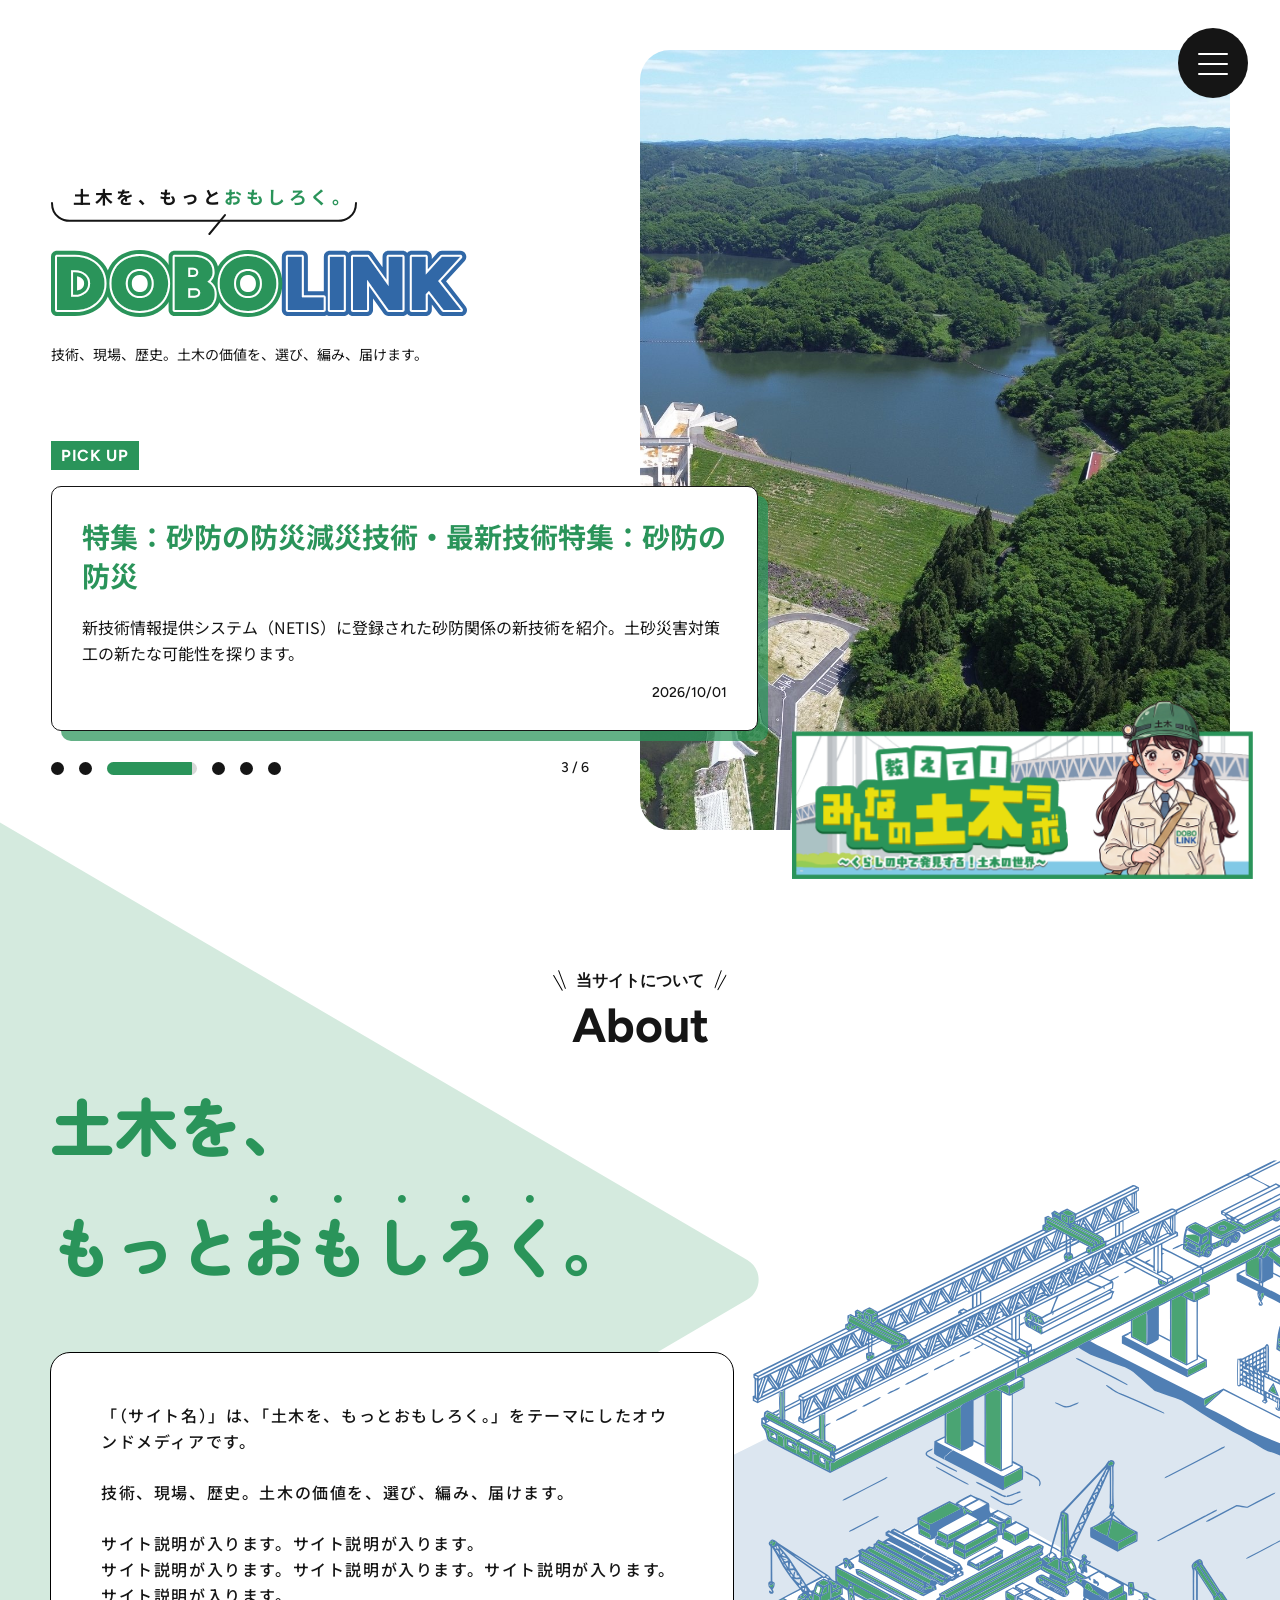
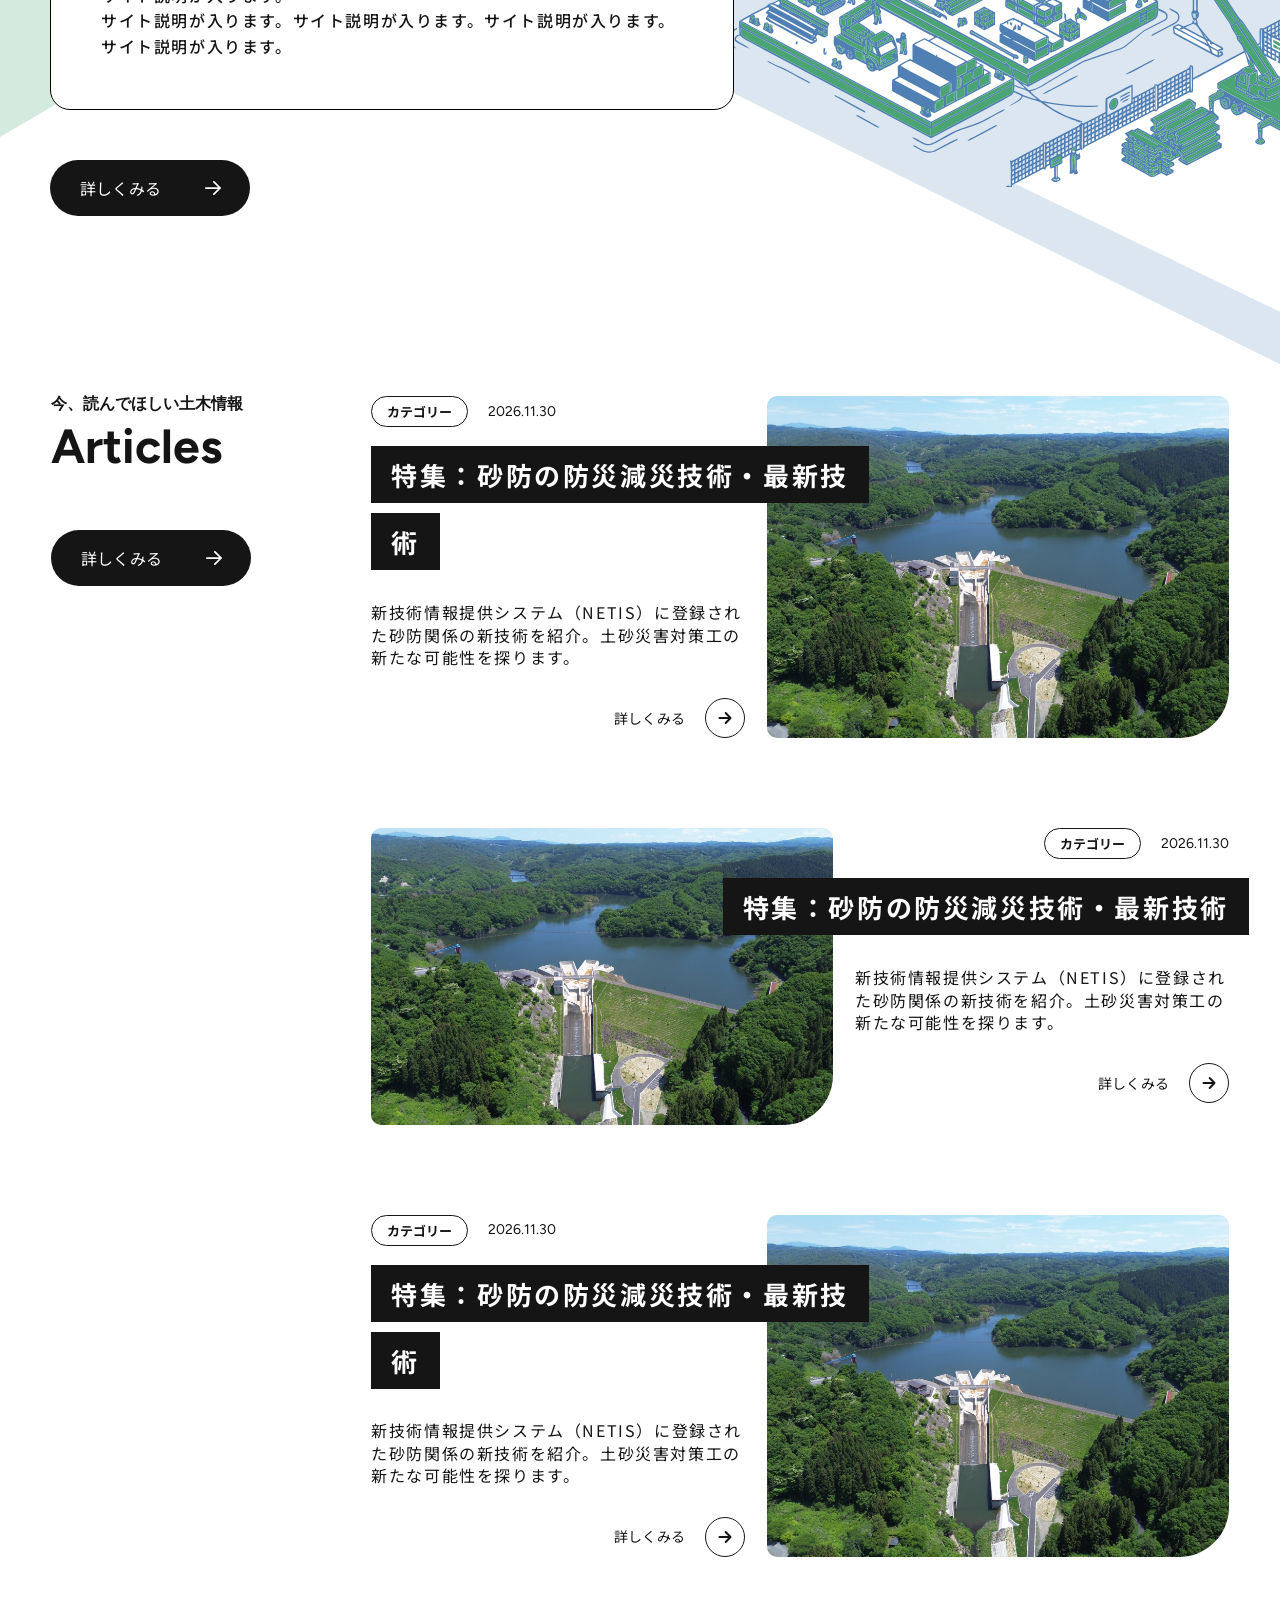
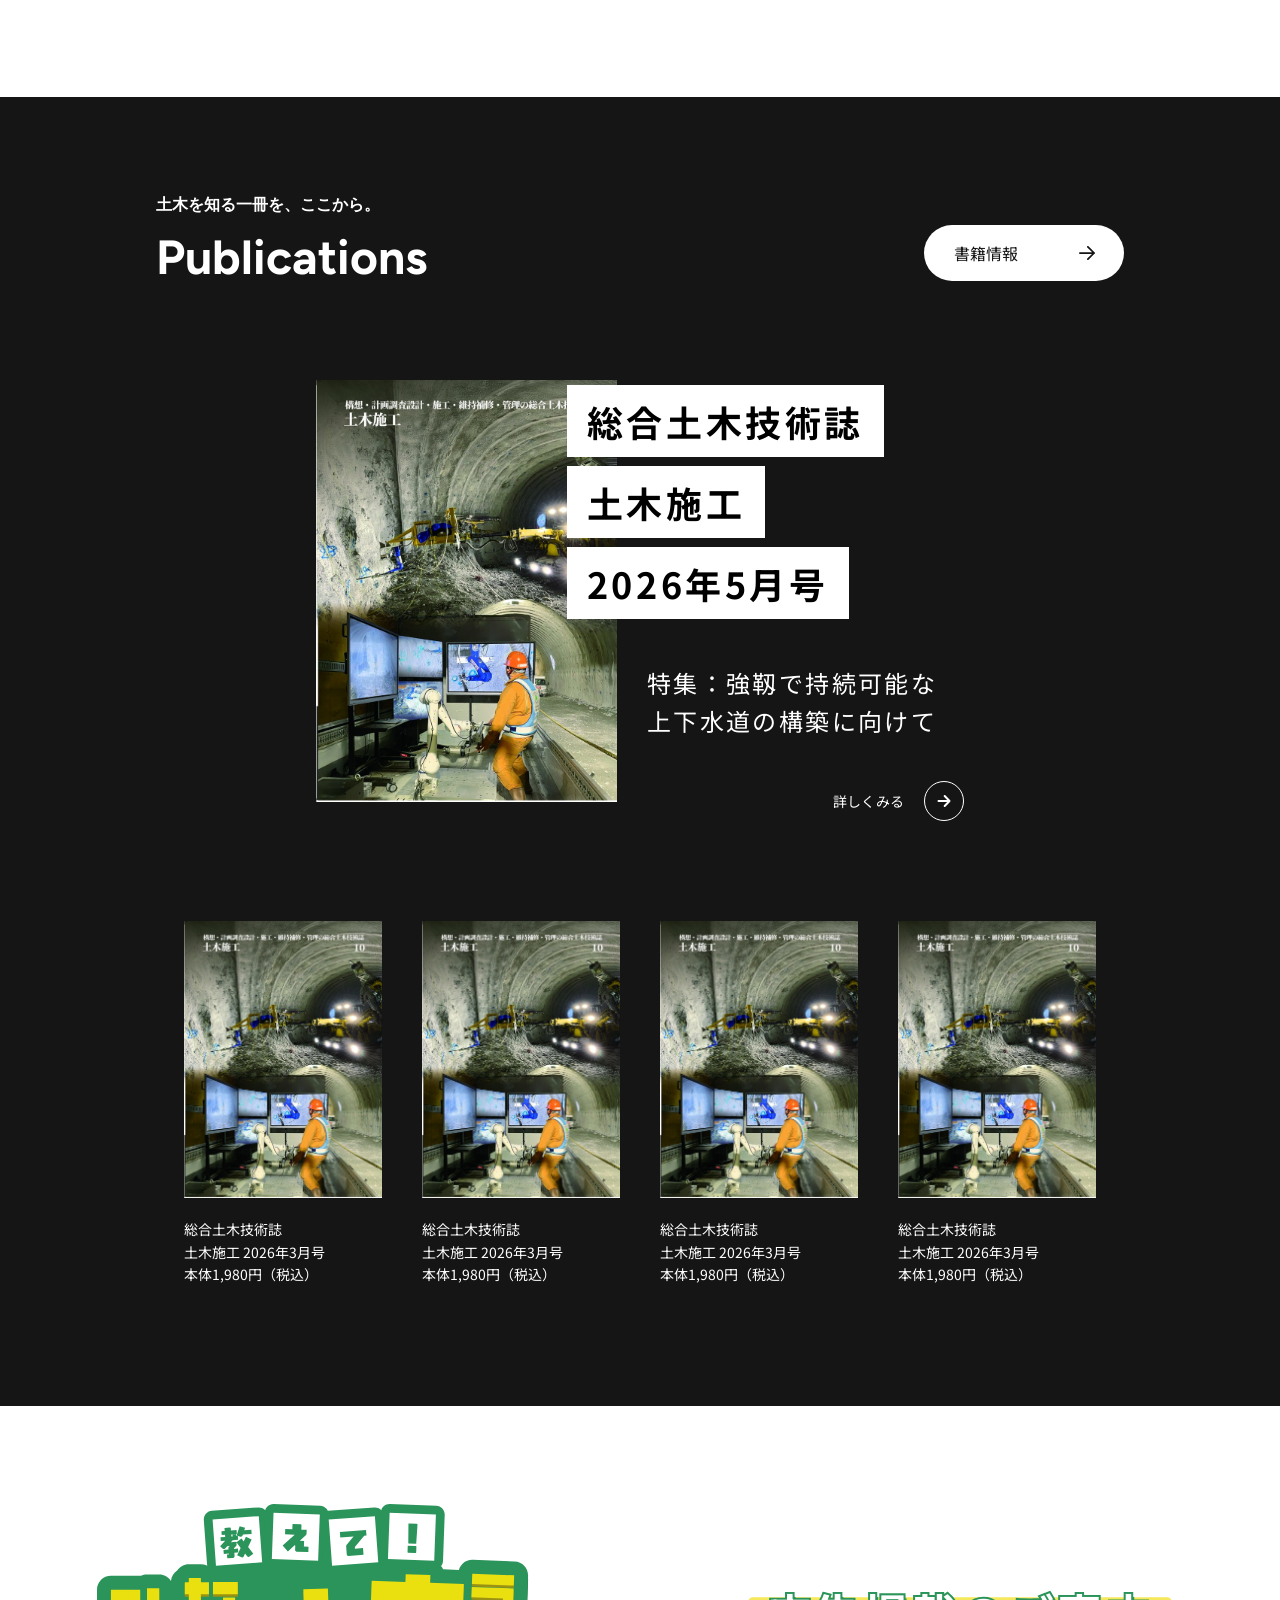
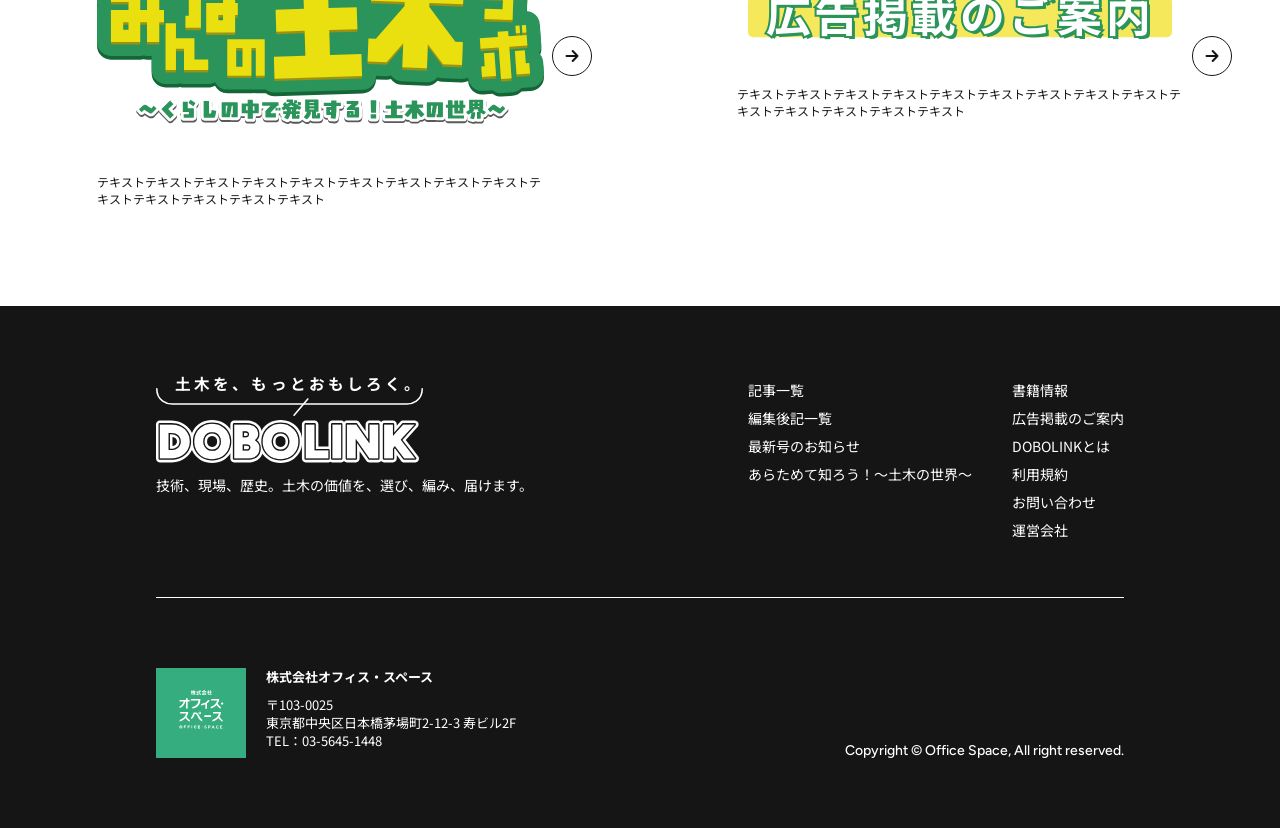
==== index.html @ f8ca1322 "first commit" ====
<!doctype html>
<html lang="ja">
  <head>
    <meta charset="UTF-8" />
    <meta name="viewport" content="width=device-width, initial-scale=1" />
    <title>DOBOLINK | 土木を、もっとおもしろく。</title>
    <meta
      name="description"
      content="技術、現場、歴史。土木の価値を、選び、編み、届けます。"
    />
    <link rel="preconnect" href="https://fonts.googleapis.com" />
    <link rel="preconnect" href="https://fonts.gstatic.com" crossorigin />
    <link
      href="https://fonts.googleapis.com/css2?family=Figtree:wght@500;700&family=Noto+Sans+JP:wght@400;500;700&family=Zen+Maru+Gothic:wght@900&display=swap"
      rel="stylesheet"
    />
    <link rel="stylesheet" href="css/style.css" />
  </head>
  <body>
    <button
      class="menu-btn"
      type="button"
      aria-expanded="false"
      aria-controls="global-nav"
      aria-label="メニューを開く"
    >
      <span></span>
      <span></span>
      <span></span>
    </button>

    <header class="hero">
      <div class="hero-brand">
        <p class="tagline">
          <span class="tagline-text"
            >土木を、もっと<span class="em">おもしろく。</span></span
          >
          <img
            class="tagline-line"
            src="images/catch-line.svg"
            alt=""
            width="308"
            height="33"
          />
        </p>
        <img
          class="brand-logo"
          src="images/logo-dobolink.svg"
          alt="DOBOLINK"
          width="416"
          height="67"
        />
        <p class="brand-lead">
          技術、現場、歴史。土木の価値を、選び、編み、届けます。
        </p>
      </div>

      <figure class="hero-visual"></figure>

      <section class="pickup" aria-label="ピックアップ">
        <p class="pickup-label">PICK UP</p>
        <div class="pickup-card">
          <div class="pickup-window">
            <div class="pickup-track"></div>
          </div>
        </div>
        <div class="pickup-nav">
          <div
            class="pickup-dots"
            role="tablist"
            aria-label="ピックアップのスライド"
          ></div>
          <p class="pickup-count" data-pickup-count>3 / 6</p>
        </div>
      </section>

      <a class="hero-banner" href="#lab">
        <img
          src="images/banner.png"
          alt="教えて！みんなの土木ラボ　くらしの中で発見する！土木の世界"
          width="530"
          height="211"
        />
      </a>
    </header>

    <main class="top">
      <section class="about" id="about" aria-labelledby="about-title">
        <div class="about__inner">
          <div class="section-label">
            <img src="images/bracket-left.svg" alt="" width="13" height="21" />
            <p>当サイトについて</p>
            <img src="images/bracket-right.svg" alt="" width="13" height="21" />
          </div>
          <p class="about-en">About</p>
          <div class="about-layout">
            <div class="about-copy">
              <h2 class="about-title" id="about-title">
                <span>土木を、</span
                ><span class="about-title-em"
                  >もっと<ruby>おもしろく<rt>・・・・・</rt></ruby
                  >。</span
                >
              </h2>
              <div class="about-box">
                <p>
                  「（サイト名）」は、「土木を、もっとおもしろく。」をテーマにしたオウンドメディアです。
                </p>
                <p>技術、現場、歴史。土木の価値を、選び、編み、届けます。</p>
                <p>
                  サイト説明が入ります。サイト説明が入ります。<br />サイト説明が入ります。サイト説明が入ります。サイト説明が入ります。<br />サイト説明が入ります。<br />サイト説明が入ります。サイト説明が入ります。サイト説明が入ります。サイト説明が入ります。
                </p>
              </div>
              <a class="btn-pill" href="#about"
                >詳しくみる<img
                  src="images/arrow-white.svg"
                  alt=""
                  width="16"
                  height="18"
              /></a>
            </div>
          </div>
        </div>
      </section>

      <section class="articles" id="articles" aria-labelledby="articles-title">
        <div class="articles-layout">
          <div class="articles-intro">
            <div class="articles-title-wrap">
              <p class="eyebrow">今、読んでほしい土木情報</p>
              <h2 class="display" id="articles-title">Articles</h2>
            </div>
            <a class="btn-pill" href="#articles"
              >詳しくみる<img
                src="images/arrow-white.svg"
                alt=""
                width="16"
                height="18"
            /></a>
          </div>
          <div class="article-list">
            <article class="article">
              <img
                class="article-photo"
                src="images/hero.jpg"
                alt="ダムと周囲の緑地を上空から見た写真"
                width="1800"
                height="1350"
              />
              <div class="article-copy">
                <div class="article-meta">
                  <span class="category">カテゴリー</span>
                  <time datetime="2026-11-30">2026.11.30</time>
                </div>
                <h3 class="article-titles">
                  特集：砂防の防災減災技術・最新技術
                </h3>
                <div class="article-foot">
                  <p>
                    新技術情報提供システム（NETIS）に登録された砂防関係の新技術を紹介。土砂災害対策工の新たな可能性を探ります。
                  </p>
                  <a class="text-link" href="#articles"
                    >詳しくみる<img
                      src="images/arrow-circle.svg"
                      alt=""
                      width="40"
                      height="40"
                  /></a>
                </div>
              </div>
            </article>

            <article class="article is-flip">
              <img
                class="article-photo"
                src="images/hero.jpg"
                alt="ダムと周囲の緑地を上空から見た写真"
                width="1800"
                height="1350"
              />
              <div class="article-copy">
                <div class="article-meta">
                  <span class="category">カテゴリー</span>
                  <time datetime="2026-11-30">2026.11.30</time>
                </div>
                <h3 class="article-titles">
                  特集：砂防の防災減災技術・最新技術
                </h3>
                <div class="article-foot">
                  <p>
                    新技術情報提供システム（NETIS）に登録された砂防関係の新技術を紹介。土砂災害対策工の新たな可能性を探ります。
                  </p>
                  <a class="text-link" href="#articles"
                    >詳しくみる<img
                      src="images/arrow-circle.svg"
                      alt=""
                      width="40"
                      height="40"
                  /></a>
                </div>
              </div>
            </article>

            <article class="article">
              <img
                class="article-photo"
                src="images/hero.jpg"
                alt="ダムと周囲の緑地を上空から見た写真"
                width="1800"
                height="1350"
              />
              <div class="article-copy">
                <div class="article-meta">
                  <span class="category">カテゴリー</span>
                  <time datetime="2026-11-30">2026.11.30</time>
                </div>
                <h3 class="article-titles">
                  特集：砂防の防災減災技術・最新技術
                </h3>
                <div class="article-foot">
                  <p>
                    新技術情報提供システム（NETIS）に登録された砂防関係の新技術を紹介。土砂災害対策工の新たな可能性を探ります。
                  </p>
                  <a class="text-link" href="#articles"
                    >詳しくみる<img
                      src="images/arrow-circle.svg"
                      alt=""
                      width="40"
                      height="40"
                  /></a>
                </div>
              </div>
            </article>
          </div>
        </div>
      </section>

      <section
        class="publications"
        id="publications"
        aria-labelledby="publications-title"
      >
        <div class="publications-head">
          <div>
            <p class="eyebrow">土木を知る一冊を、ここから。</p>
            <h2 class="display" id="publications-title">Publications</h2>
          </div>
          <a class="btn-pill is-light" href="#publications"
            >書籍情報<img
              src="images/arrow-dark.svg"
              alt=""
              width="16"
              height="18"
          /></a>
        </div>

        <div class="featured">
          <img
            src="images/magazine.jpg"
            alt="土木施工 2026年5月号の表紙"
            width="800"
            height="1122"
          />
          <div class="featured-copy">
            <p class="featured-labels">
              総合土木技術誌<br />土木施工<br />2026年5月号
            </p>
            <p class="featured-lead">
              特集：強靱で持続可能な<br />上下水道の構築に向けて
            </p>
            <a class="text-link is-light" href="#publications"
              >詳しくみる<img
                src="images/arrow-circle-light.svg"
                alt=""
                width="40"
                height="40"
            /></a>
          </div>
        </div>

        <ul class="book-list">
          <li>
            <img
              src="images/magazine.jpg"
              alt="土木施工 2026年3月号の表紙"
              width="800"
              height="1122"
            />
            <p>
              総合土木技術誌<br />土木施工 2026年3月号<br />本体1,980円（税込）
            </p>
          </li>
          <li>
            <img
              src="images/magazine.jpg"
              alt="土木施工 2026年3月号の表紙"
              width="800"
              height="1122"
            />
            <p>
              総合土木技術誌<br />土木施工 2026年3月号<br />本体1,980円（税込）
            </p>
          </li>
          <li>
            <img
              src="images/magazine.jpg"
              alt="土木施工 2026年3月号の表紙"
              width="800"
              height="1122"
            />
            <p>
              総合土木技術誌<br />土木施工 2026年3月号<br />本体1,980円（税込）
            </p>
          </li>
          <li>
            <img
              src="images/magazine.jpg"
              alt="土木施工 2026年3月号の表紙"
              width="800"
              height="1122"
            />
            <p>
              総合土木技術誌<br />土木施工 2026年3月号<br />本体1,980円（税込）
            </p>
          </li>
        </ul>
      </section>

      <section class="promos" aria-label="関連コンテンツ">
        <a class="promo" id="lab" href="#lab">
          <span class="promo-body">
            <img
              class="lab-logo"
              src="images/logo_dobokulab.svg"
              alt="教えて！みんなの土木ラボ　くらしの中で発見する！土木の世界"
              width="447"
              height="222"
            />
            <span class="promo-text"
              >テキストテキストテキストテキストテキストテキストテキストテキストテキストテキストテキストテキストテキストテキスト</span
            >
          </span>
          <img
            class="promo-arrow"
            src="images/arrow-circle.svg"
            alt=""
            width="40"
            height="40"
          />
        </a>
        <a class="promo promo-ad" href="#ad">
          <span class="promo-body">
            <span class="ad-title">広告掲載のご案内</span>
            <span class="promo-text"
              >テキストテキストテキストテキストテキストテキストテキストテキストテキストテキストテキストテキストテキストテキスト</span
            >
          </span>
          <img
            class="promo-arrow"
            src="images/arrow-circle.svg"
            alt=""
            width="40"
            height="40"
          />
        </a>
      </section>
    </main>

    <footer class="site-footer">
      <div class="footer-top">
        <div class="footer-brand">
          <p class="tagline is-light">
            <span class="tagline-text">土木を、もっとおもしろく。</span>
            <img
              class="tagline-line"
              src="images/catch-line-white.svg"
              alt=""
              width="268"
              height="28"
            />
          </p>
          <img
            class="brand-logo is-footer"
            src="images/logo-dobolink-white.svg"
            alt="DOBOLINK"
            width="263"
            height="42"
          />
          <p class="brand-lead">
            技術、現場、歴史。土木の価値を、選び、編み、届けます。
          </p>
        </div>
        <nav class="footer-nav" aria-label="フッター">
          <ul>
            <li><a href="#articles">記事一覧</a></li>
            <li><a href="#articles">編集後記一覧</a></li>
            <li><a href="#publications">最新号のお知らせ</a></li>
            <li><a href="#lab">あらためて知ろう！〜土木の世界〜</a></li>
          </ul>
          <ul>
            <li><a href="#publications">書籍情報</a></li>
            <li><a href="#ad">広告掲載のご案内</a></li>
            <li><a href="#about">DOBOLINKとは</a></li>
            <li><a href="#terms">利用規約</a></li>
            <li><a href="#contact">お問い合わせ</a></li>
            <li><a href="#company">運営会社</a></li>
          </ul>
        </nav>
      </div>
      <div class="footer-bottom">
        <div class="company" id="company">
          <img
            src="images/logo-office.svg"
            alt="株式会社オフィス・スペース"
            width="90"
            height="90"
          />
          <div>
            <p class="company-name">株式会社オフィス・スペース</p>
            <p>
              〒103-0025　<br />東京都中央区日本橋茅場町2-12-3 寿ビル2F<br />TEL：03-5645-1448
            </p>
          </div>
        </div>
        <p class="copyright">Copyright © Office Space, All right reserved.</p>
      </div>
    </footer>

    <div class="nav-overlay" id="global-nav" hidden>
      <div
        class="nav-panel"
        role="dialog"
        aria-modal="true"
        aria-label="メニュー"
      >
        <nav class="global-nav" aria-label="メインメニュー">
          <a href="#about">DOBOLINKとは？</a>
          <a href="#articles">記事一覧</a>
          <a href="#articles">編集後記一覧</a>
          <a href="#publications">最新号のお知らせ</a>
          <a href="#publications">書籍情報</a>
          <a href="#lab">あらためて知ろう！〜土木の世界〜</a>
          <a href="#ad">メディア掲載について</a>
        </nav>
        <div class="nav-aside">
          <div class="nav-brand">
            <p class="tagline">
              <span class="tagline-text"
                >土木を、もっと<span class="em">おもしろく。</span></span
              >
              <img
                class="tagline-line"
                src="images/catch-line.svg"
                alt=""
                width="308"
                height="33"
              />
            </p>
            <img
              class="brand-logo"
              src="images/logo-dobolink.svg"
              alt="DOBOLINK"
              width="416"
              height="67"
            />
            <p class="brand-lead">
              技術、現場、歴史。土木の価値を、選び、編み、届けます。
            </p>
          </div>
          <div class="company">
            <img src="images/logo-office.svg" alt="" width="90" height="90" />
            <div>
              <p class="company-name">株式会社オフィス・スペース</p>
              <p>
                〒103-0025　<br />東京都中央区日本橋茅場町2-12-3 寿ビル2F<br />TEL：03-5645-1448
              </p>
            </div>
          </div>
        </div>
        <ul class="nav-sub">
          <li>
            <a href="#terms"
              ><img
                src="images/dot-green.svg"
                alt=""
                width="10"
                height="10"
              />利用規約</a
            >
          </li>
          <li>
            <a href="#company"
              ><img
                src="images/dot-green.svg"
                alt=""
                width="10"
                height="10"
              />運営会社</a
            >
          </li>
          <li>
            <a href="#contact"
              ><img
                src="images/dot-green.svg"
                alt=""
                width="10"
                height="10"
              />お問い合わせ</a
            >
          </li>
        </ul>
      </div>
    </div>

    <script src="js/main.js"></script>
  </body>
</html>
---- css/style.css ----
:root {
  --black: #151515;
  --green: #2a945a;
  --blue: #3168a7;
  --yellow: #f5e85b;
  --gray: #d8d8d8;
  --shadow: 10px 10px 0 rgba(42, 148, 90, 0.73);
  --font: "Noto Sans JP", sans-serif;
  --en: "Figtree", sans-serif;
  --round: "Zen Maru Gothic", sans-serif;
  --side: 50px;
  --content: 1200px;
}

*,
*::before,
*::after {
  box-sizing: border-box;
}

html {
  scroll-behavior: smooth;
}

body {
  margin: 0;
  color: var(--black);
  background: #fff;
  font-family: var(--font);
  font-size: 16px;
  line-height: 1.6;
}

body.is-locked {
  overflow: hidden;
}

img {
  max-width: 100%;
  height: auto;
  display: block;
}

a {
  color: inherit;
  text-decoration: none;
}

button {
  font-family: inherit;
  cursor: pointer;
}

p {
  margin: 0;
}

.menu-btn {
  position: fixed;
  top: 28px;
  right: 32px;
  z-index: 40;
  width: 70px;
  height: 70px;
  border: 0;
  border-radius: 50%;
  background: var(--black);
  padding: 0;
}

.menu-btn span {
  position: absolute;
  left: 50%;
  top: 50%;
  width: 30px;
  height: 2px;
  margin-left: -15px;
  border-radius: 2px;
  background: #fff;
  transition:
    transform 0.3s ease,
    opacity 0.2s ease;
}

.menu-btn span:nth-child(1) {
  transform: translateY(-10px);
}

.menu-btn span:nth-child(3) {
  transform: translateY(10px);
}

.menu-btn.is-open span:nth-child(1) {
  transform: rotate(45deg);
}

.menu-btn.is-open span:nth-child(2) {
  opacity: 0;
}

.menu-btn.is-open span:nth-child(3) {
  transform: rotate(-45deg);
}

.hero {
  position: relative;
  display: flex;
  flex-direction: column;
  justify-content: center;
  width: 100%;
  height: 100vh;
  height: 100dvh;
  margin: 0;
  padding: clamp(72px, 12vh, 160px) clamp(40px, 4vw, 80px)
    clamp(36px, 5vh, 72px);
  overflow: hidden;
  gap: 80px;
}

.hero-brand {
  display: flex;
  flex-direction: column;
  align-items: flex-start;
  gap: 30px;
  max-width: 416px;
}

.tagline {
  position: relative;
  margin: 0;
  padding: 0 4px 14px 22px;
  font-weight: 700;
  font-size: 17.843px;
  letter-spacing: 0.2em;
  line-height: 1;
}

.tagline-text {
  position: relative;
  z-index: 1;
}

.tagline .em {
  color: var(--green);
}

.tagline-line {
  position: absolute;
  left: 0;
  top: 14px;
  width: 306px;
  height: auto;
  max-width: none;
}

.brand-logo {
  width: 416px;
  height: auto;
}

.brand-lead {
  font-size: 14px;
  line-height: 1;
}

.hero-visual {
  position: absolute;
  top: 0;
  right: 0;
  width: 50%;
  height: 100%;
  margin: 0;
  z-index: 1;
}

.hero-visual img {
  position: absolute;
  top: 50px;
  right: 50px;
  width: calc(100% - 50px);
  height: calc(100% - 120px);
  max-width: none;
  margin: 0;
  object-fit: cover;
  border-radius: 30px;
  opacity: 0;
  transition: opacity 0.45s ease;
}

.hero-visual img.is-active {
  opacity: 1;
  z-index: 1;
}

.hero-visual.is-instant img {
  transition: none;
}

.pickup {
  position: relative;
  z-index: 2;
  margin-top: 0;
  width: min(800px, 60%);
}

.pickup-card {
  position: relative;
  margin-top: 16px;
  background: #fff;
  border: 1px solid var(--black);
  border-radius: 10px;
  box-shadow: var(--shadow);
  padding: 30px;
}

.pickup-window {
  overflow: hidden;
}

.pickup-track {
  display: flex;
  transition: transform 0.45s ease;
}

.pickup-track.is-instant {
  transition: none;
}

.pickup-slide {
  flex: 0 0 auto;
}

.pickup-label {
  background: var(--green);
  color: #fff;
  font-family: var(--en);
  font-weight: 700;
  font-size: 16px;
  line-height: 1.2;
  letter-spacing: 0.04em;
  padding: 5px 10px;
  width: fit-content;
}

.pickup-body {
  display: flex;
  flex-direction: column;
  gap: 20px;
}

.pickup-title {
  margin: 0;
  color: var(--green);
  font-size: 28px;
  font-weight: 700;
  line-height: 1.4;
}

.pickup-text {
  font-size: 16px;
  line-height: 1.6;
}

.pickup-date {
  align-self: flex-end;
  font-family: var(--en);
  font-weight: 500;
  font-size: 14px;
  line-height: 1;
}

.pickup-nav {
  display: flex;
  flex-wrap: wrap;
  gap: 10px;
  align-items: center;
  justify-content: space-between;
  width: min(100%, 42vw);
  margin-top: 30px;
}

.pickup-dots {
  display: flex;
  align-items: center;
  gap: 15px;
}

.pickup-dots button {
  position: relative;
  width: 13px;
  height: 13px;
  padding: 0;
  border: 0;
  border-radius: 11px;
  background: var(--black);
  overflow: hidden;
  transition: width 0.3s ease;
}

.pickup-dots button[aria-selected="true"] {
  width: 90px;
  background: var(--gray);
}

.pickup-meter {
  display: none;
  position: absolute;
  inset: 0 auto 0 0;
  width: 100%;
  background: var(--green);
  transform: scaleX(0);
  transform-origin: left center;
}

.pickup-dots button[aria-selected="true"] .pickup-meter {
  display: block;
}

.pickup-count {
  font-family: var(--en);
  font-weight: 500;
  font-size: 14px;
  line-height: 1;
  flex-shrink: 0;
}

.hero-banner {
  position: fixed;
  right: 27px;
  bottom: 21px;
  width: min(530px, 36%);
  z-index: 15;
}

.hero-banner img {
  width: 100%;
  height: auto;
}

.about {
  position: relative;
}

.about::before {
  content: url(../images/triangle_green.svg);
  position: absolute;
  z-index: 0;
  max-width: none;
  height: auto;
  pointer-events: none;
  user-select: none;
  left: 0;
  top: -7vw;
  width: min(1200px, 60%);
  object-fit: cover;
  object-position: center;
  z-index: -1;
}

.about::after {
  content: url(../images/triangle_blue.svg);
  position: absolute;
  z-index: 0;
  max-width: none;
  height: auto;
  pointer-events: none;
  user-select: none;
  right: 0;
  top: 20vw;
  width: min(1200px, 60%);
  object-fit: cover;
  object-position: center;
  z-index: -1;
}

.about__inner {
  position: relative;
  max-width: 1512px;
  margin: 0 auto;
  padding: 70px var(--side) 140px;
  overflow-x: clip;
}

.about .section-label,
.about-en {
  position: relative;
  z-index: 2;
}

.section-label {
  display: flex;
  align-items: center;
  justify-content: center;
  gap: 10px;
}

.section-label p {
  margin: 0;
  font-family: var(--en);
  font-weight: 700;
  font-size: 16px;
  line-height: 1;
}

.section-label img {
  width: 13px;
  height: 21px;
}

.about-en {
  margin: 10px 0 0;
  text-align: center;
  font-family: var(--en);
  font-weight: 700;
  font-size: 48px;
  line-height: 1;
}

.about-layout {
  position: relative;
  margin-top: 18px;
}

.about-copy {
  position: relative;
  z-index: 2;
  width: min(710px, 58%);
  display: flex;
  flex-direction: column;
  align-items: flex-start;
  gap: 50px;
}

.about-title {
  margin: 0;
  color: var(--green);
  font-family: var(--round);
  font-weight: 900;
  font-size: 64px;
  line-height: 1.8;
}

.about-title span {
  display: block;
}

.about-title-em {
  position: relative;
}

.about-dots {
  position: absolute;
  left: 33%;
  top: 0.15em;
  font-family: var(--font);
  font-weight: 400;
  letter-spacing: 0.12em;
  pointer-events: none;
}

.about-box {
  width: 100%;
  border: 1px solid #000;
  border-radius: 20px;
  padding: 50px;
  display: flex;
  flex-direction: column;
  gap: 1.6em;
  font-weight: 500;
  font-size: 16px;
  line-height: 1.6;
  letter-spacing: 0.1em;
  background: #fff;
}

.btn-pill {
  display: inline-flex;
  align-items: center;
  justify-content: space-between;
  gap: 17px;
  min-width: 200px;
  padding: 20px 30px;
  border-radius: 41px;
  background: var(--black);
  color: #fff;
  font-size: 16px;
  line-height: 1;
}

.btn-pill img {
  width: 14px;
  height: 16px;
  transform: rotate(90deg);
}

.btn-pill.is-light {
  background: #fff;
  color: var(--black);
}

.about-illust {
  position: absolute;
  z-index: 1;
  top: -18px;
  left: 32.58%;
  width: 68.48%;
  max-width: none;
  pointer-events: none;
  user-select: none;
}

.articles {
  max-width: 1200px;
  width: 92%;
  margin: 0 auto;
  padding: 40px 0px 140px;
}

.articles-layout {
  display: grid;
  grid-template-columns: 200px minmax(0, 1fr);
  gap: 80px 120px;
  align-items: start;
}

.articles-intro {
  display: flex;
  flex-direction: column;
  align-items: flex-start;
  gap: 20px;
}

.articles-title-wrap {
  display: flex;
  flex-direction: column;
  gap: 10px;
}

.eyebrow,
.display {
  margin: 0;
  font-family: var(--en);
  font-weight: 700;
  line-height: 1;
}

.eyebrow {
  font-size: 16px;
}

.display {
  font-size: 48px;
}

.articles-intro .btn-pill {
  margin-top: 40px;
  width: 100%;
}

.article-list {
  display: flex;
  flex-direction: column;
  gap: 90px;
}

.article {
  --article-title-span: 131.6%;
  --article-side-span: 71.7%;
  display: grid;
  grid-template-columns: minmax(0, 1fr) minmax(200px, 1.165fr);
  gap: 0;
  align-items: stretch;
}

.article.is-flip {
  grid-template-columns: minmax(200px, 1.165fr) minmax(0, 1fr);
}

.article-copy {
  display: block;
  min-width: 0;
  width: var(--article-title-span);
  position: relative;
  z-index: 1;
}

.article.is-flip .article-copy {
  justify-self: end;
  text-align: right;
}

.article.is-flip .article-titles {
  padding-right: 0;
  box-shadow: 20px 0 0 var(--black);
}

.article.is-flip .article-meta,
.article.is-flip .article-foot {
  margin-left: auto;
  text-align: left;
}

.article.is-flip .article-meta {
  width: fit-content;
  max-width: 100%;
}

.article-meta {
  display: flex;
  align-items: center;
  gap: 20px;
  margin-bottom: 15px;
}

.category {
  display: inline-flex;
  align-items: center;
  justify-content: center;
  min-width: 97px;
  padding: 8px 15px;
  border: 1px solid var(--black);
  border-radius: 16px;
  font-size: 13px;
  font-weight: 700;
  line-height: 1;
}

.article-meta time {
  font-family: var(--en);
  font-size: 14px;
  line-height: 1;
}

.article-titles {
  display: inline;
  margin: 0;
  position: relative;
  z-index: 1;
  padding: 10px 20px;
  background: var(--black);
  color: #fff;
  font-size: 26px;
  font-weight: 700;
  line-height: calc(1.42em + 30px);
  letter-spacing: 0.1em;
  -webkit-box-decoration-break: clone;
  box-decoration-break: clone;
}

.article-foot {
  display: flex;
  flex-direction: column;
  align-items: flex-end;
  gap: 30px;
  width: var(--article-side-span);
  margin-top: 25px;
}

.article-foot p {
  width: 100%;
  font-size: 16px;
  line-height: 1.4;
  letter-spacing: 0.1em;
}

.text-link {
  display: inline-flex;
  align-items: center;
  gap: 20px;
  font-size: 14px;
  line-height: 1.6;
}

.text-link img {
  width: 40px;
  height: 40px;
}

.article-photo {
  grid-row: 1;
  width: 100%;
  aspect-ratio: 464 / 298;
  object-fit: cover;
  border-radius: 10px 10px 50px 10px;
  position: relative;
  z-index: 0;
}

.article .article-photo {
  grid-column: 2;
}

.article.is-flip .article-photo {
  grid-column: 1;
}

.publications {
  background: var(--black);
  color: #fff;
  padding: 100px 156px 120px;
}

.publications-head {
  max-width: var(--content);
  margin: 0 auto 80px;
  display: flex;
  align-items: flex-end;
  justify-content: space-between;
  gap: 24px;
}

.publications-head .display {
  margin-top: 20px;
}

.featured {
  max-width: 760px;
  margin: 0 auto;
  display: flex;
  align-items: center;
  justify-content: center;
  gap: 30px;
}

.featured > img {
  width: min(301px, 34vw);
  height: auto;
  position: relative;
  z-index: 1;
  flex: none;
}

.featured-copy {
  display: block;
  padding-top: 20px;
  z-index: 2;
}

.featured-labels {
  display: inline;
  position: relative;
  left: -80px;
  margin: 0;
  padding: 10px 20px;
  background: #fff;
  color: #000;
  font-size: 36px;
  font-weight: 700;
  line-height: calc(1.42em + 30px);
  letter-spacing: 0.1em;
  -webkit-box-decoration-break: clone;
  box-decoration-break: clone;
}

.featured-lead {
  margin-top: 40px;
  font-size: 24px;
  line-height: 1.6;
  letter-spacing: 0.1em;
}

.featured-copy .text-link {
  display: flex;
  width: fit-content;
  margin-top: 40px;
  margin-left: auto;
  color: #fff;
}

.book-list {
  list-style: none;
  max-width: 912px;
  margin: 100px auto 0;
  padding: 0;
  display: grid;
  grid-template-columns: repeat(4, minmax(0, 1fr));
  gap: 40px;
}

.book-list img {
  width: 100%;
  aspect-ratio: 1825 / 2560;
  object-fit: cover;
}

.book-list p {
  margin-top: 20px;
  font-size: 14px;
  line-height: 1.6;
}

.promos {
  display: grid;
  grid-template-columns: 1fr 1fr;
}

.promo {
  position: relative;
  min-height: 500px;
  display: flex;
  align-items: center;
  justify-content: center;
  padding: 70px 90px;
  color: var(--black);
  background: #fff;
}

.promo-body {
  width: min(447px, 100%);
  display: flex;
  flex-direction: column;
  align-items: center;
  gap: 50px;
  text-align: center;
}

.lab-logo {
  width: min(447px, 100%);
  height: auto;
}

.promo-text {
  font-size: 12px;
  line-height: 1.4;
  text-align: left;
}

.ad-title {
  position: relative;
  z-index: 1;
  display: inline-block;
  color: #fff;
  font-size: clamp(28px, 3.5vw, 52px);
  font-weight: 700;
  line-height: 1;
  letter-spacing: 0.08em;
  white-space: nowrap;
  -webkit-text-stroke: 4px var(--green);
  paint-order: stroke fill;
  text-shadow: 3px 3px 0 var(--green);
}

.ad-title::before {
  content: "";
  position: absolute;
  z-index: -1;
  left: -18px;
  right: -18px;
  top: 50%;
  height: 40px;
  transform: translateY(-42%);
  background: var(--yellow);
  border-radius: 5px;
}

.promo-arrow {
  position: absolute;
  right: 48px;
  top: 50%;
  width: 40px;
  height: 40px;
  transform: translateY(-50%);
}

.site-footer {
  background: var(--black);
  color: #fff;
  padding: 70px 156px;
}

.footer-top,
.footer-bottom {
  max-width: var(--content);
  margin: 0 auto;
}

.footer-top {
  display: flex;
  justify-content: space-between;
  align-items: flex-start;
  gap: 40px;
}

.footer-brand {
  display: flex;
  flex-direction: column;
  align-items: flex-start;
  gap: 15px;
}

.tagline.is-light {
  color: #fff;
  font-size: 15.6px;
  letter-spacing: 0.2em;
  padding-left: 19px;
}

.tagline.is-light .tagline-line {
  width: 267px;
  top: 12px;
}

.brand-logo.is-footer {
  width: 263px;
}

.footer-nav {
  display: flex;
  gap: 40px;
  font-size: 14px;
  line-height: 2;
}

.footer-nav ul {
  list-style: none;
  margin: 0;
  padding: 0;
}

.footer-bottom {
  display: flex;
  align-items: flex-end;
  justify-content: space-between;
  gap: 24px;
  margin-top: 53px;
  padding-top: 70px;
  border-top: 1px solid #fff;
}

.company {
  display: flex;
  align-items: flex-start;
  gap: 20px;
}

.company img {
  width: 90px;
  height: 90px;
  flex: none;
}

.company-name {
  font-size: 18px;
  font-weight: 700;
  line-height: 1.4;
  margin-bottom: 10px;
}

.company p {
  font-size: 13px;
  line-height: 1.4;
}

.copyright {
  font-family: var(--en);
  font-weight: 500;
  font-size: 14px;
  line-height: 1;
}

.nav-overlay {
  position: fixed;
  inset: 0;
  z-index: 20;
  background: rgba(0, 0, 0, 0.3);
  display: flex;
  justify-content: flex-end;
  padding: 19px 19px 19px 10vw;
  opacity: 0;
  visibility: hidden;
  transition:
    opacity 0.35s ease,
    visibility 0.35s ease;
}

.nav-overlay.is-open {
  opacity: 1;
  visibility: visible;
}

.nav-overlay[hidden] {
  display: none;
}

.nav-panel {
  position: relative;
  width: min(1338px, 100%);
  max-height: calc(100vh - 38px);
  overflow: auto;
  background: #fff;
  color: var(--black);
  border-radius: 20px;
  padding: 90px 80px 48px;
  display: grid;
  grid-template-columns: minmax(0, 1fr) minmax(280px, 460px);
  grid-template-areas:
    "links brand"
    "sub company";
  column-gap: 40px;
  row-gap: 48px;
  align-content: start;
  transform: translateX(40px);
  opacity: 0;
  transition:
    transform 0.4s ease,
    opacity 0.35s ease;
}

.nav-overlay.is-open .nav-panel {
  transform: none;
  opacity: 1;
  align-items: center;
}

.global-nav {
  grid-area: links;
  display: flex;
  flex-direction: column;
  align-items: flex-start;
  gap: 40px;
  padding-top: 20px;
}

.global-nav a {
  border-left: 10px solid var(--green);
  padding-left: 20px;
  font-size: 36px;
  font-weight: 700;
  line-height: 1;
}

.nav-brand {
  grid-area: brand;
  display: flex;
  flex-direction: column;
  align-items: flex-start;
  gap: 30px;
}

.nav-aside {
  display: contents;
}

.nav-panel .company {
  grid-area: company;
  align-self: end;
}

.nav-sub {
  grid-area: sub;
  list-style: none;
  display: flex;
  flex-wrap: wrap;
  gap: 16px 40px;
  margin: 0;
  padding: 0;
  align-self: end;
}

.nav-sub a {
  display: inline-flex;
  align-items: center;
  gap: 5px;
  font-size: 16px;
  line-height: 1;
}

.nav-sub img {
  width: 10px;
  height: 10px;
}

@media (min-width: 2000px) {
  .about::after {
    top: 400px;
  }
}

@media (max-width: 1200px) {
  .hero {
    height: auto;
    padding: clamp(72px, 12vh, 160px) clamp(40px, 4vw, 80px)
      clamp(72px, 12vh, 160px);
  }
  .about-copy {
    gap: 30px;
  }
  .about-title {
    font-size: 48px;
  }
  .about-box {
    padding: 30px;
  }
  .articles,
  .publications,
  .site-footer {
    padding-left: 40px;
    padding-right: 40px;
  }

  .articles-layout {
    grid-template-columns: 1fr;
    gap: 40px;
  }

  .articles-intro {
    flex-direction: row;
    flex-wrap: wrap;
    align-items: flex-end;
    justify-content: space-between;
  }

  .articles-intro .btn-pill {
    margin-top: 0;
    width: auto;
  }

  .featured-labels {
    font-size: 28px;
  }

  .featured-lead {
    padding-left: 24px;
    font-size: 20px;
  }

  .book-list {
    grid-template-columns: repeat(2, minmax(0, 220px));
    justify-content: center;
  }

  .ad-title {
    font-size: 40px;
  }

  .global-nav a {
    font-size: 28px;
  }
}

@media (max-width: 980px) {
  .hero {
    height: auto;
    min-height: 0;
    padding: 120px var(--side) 80px;
    justify-content: flex-start;
    overflow: visible;
    gap: 0px;
  }

  .hero-visual {
    position: relative;
    width: 100%;
    height: auto;
    margin-top: 40px;
    order: 2;
    aspect-ratio: 16 / 10;
    max-height: 520px;
  }

  .hero-visual img {
    inset: 0;
    top: 0;
    right: 0;
    width: 100%;
    height: 100%;
    max-height: none;
    border-radius: 30px;
    margin: 0;
  }

  .pickup {
    order: 3;
    width: min(800px, 100%);
    margin-top: 28px;
  }
  .pickup-nav {
    width: 100%;
  }
  .hero-banner {
    position: fixed;
    right: auto;
    left: 50%;
    bottom: 16px;
    width: min(530px, calc(100% - 32px));
    margin: 0;
    transform: translateX(-50%);
  }

  body {
    padding-bottom: calc(min(530px, 100vw - 32px) * 211 / 530 + 36px);
  }

  .about::after {
    top: auto;
    bottom: -7vw;
  }
  .about-title span {
    display: inline-block;
  }
  .about-copy {
    width: 100%;
  }

  .about-illust {
    position: relative;
    top: auto;
    left: auto;
    width: min(640px, 100%);
    max-width: 100%;
    margin: 10px 0 0 auto;
  }

  .article,
  .article.is-flip {
    grid-template-columns: 1fr;
    gap: 20px;
  }

  .article-copy,
  .article.is-flip .article-copy,
  .article-foot,
  .article.is-flip .article-foot {
    width: auto;
    margin-left: 0;
    margin-top: 0;
    text-align: left;
  }

  .article.is-flip .article-titles {
    padding-right: 20px;
    box-shadow: none;
  }
  .article.is-flip .article-meta {
    width: 100%;
  }
  .article-foot,
  .article.is-flip .article-foot {
    margin-top: 15px;
  }

  .article .article-photo,
  .article.is-flip .article-photo {
    grid-column: auto;
    grid-row: auto;
  }

  .article.is-flip .article-photo {
    order: -1;
  }

  .promos {
    grid-template-columns: 1fr;
  }

  .promo {
    min-height: 360px;
  }

  .footer-top,
  .footer-bottom {
    flex-direction: column;
    align-items: flex-start;
  }

  .nav-overlay {
    padding: 12px;
  }

  .nav-panel {
    grid-template-columns: 1fr;
    grid-template-areas:
      "links"
      "brand"
      "company"
      "sub";
    padding: 96px 28px 36px;
  }
}

@media (max-width: 767px) {
  .menu-btn {
    top: 15px;
    right: 15px;
  }

  .hero {
    padding: 98px 15px 36px;
  }

  .hero-brand {
    align-items: center;
    text-align: center;
    margin: 0 auto;
    gap: 10px;
    max-width: 251px;
  }

  .tagline {
    font-size: 11px;
    letter-spacing: 0.16em;
    padding: 0 0 10px 8px;
  }

  .tagline-line {
    width: 185px;
    top: 8px;
  }

  .hero-brand .brand-logo,
  .nav-brand .brand-logo {
    width: min(251px, 100%);
  }

  .brand-logo.is-footer {
    width: 220px;
  }

  .brand-lead {
    font-size: 13px;
    line-height: 1.7;
  }

  .hero-visual {
    margin-top: 24px;
    aspect-ratio: 372 / 237;
    max-height: none;
  }

  .hero-visual img {
    border-radius: 16px;
  }

  .pickup {
    margin: -80px auto 0;
    width: calc(100% - 40px);
  }

  .pickup-card {
    padding: 16px 11px 14px;
  }

  .pickup-title {
    font-size: 18px;
  }

  .pickup-text {
    font-size: 14px;
  }

  .pickup-nav {
    width: 100%;
    margin-top: 20px;
  }

  .hero-banner {
    width: min(530px, calc(100% - 24px));
    margin: 0;
  }

  .about {
    padding: 48px 15px 60px;
  }
  .about::before,
  .about::after {
    width: 80%;
  }
  .about__inner {
    padding: 70px 0px;
  }
  .about-copy {
    width: 100%;
    gap: 28px;
  }

  .about-title {
    font-size: 40px;
    line-height: 1.8;
  }

  .about-box {
    padding: 31px 21px;
    letter-spacing: 0.04em;
    border-radius: 16px;
  }

  .btn-pill {
    min-width: 160px;
    padding: 15px 20px;
    font-size: 14px;
  }

  .about-copy .btn-pill {
    align-self: center;
  }

  .about-illust {
    width: min(360px, 92%);
    margin-top: 8px;
  }

  .articles {
    padding: 20px 15px 70px;
  }

  .articles-intro .display {
    font-size: 40px;
  }

  .eyebrow {
    font-size: 14px;
  }

  .article-list {
    gap: 40px;
  }

  .article-titles {
    font-size: 20px;
    letter-spacing: 0.04em;
    padding: 5px 16px;
    line-height: calc(1.42em + 20px);
  }

  .article.is-flip .article-titles {
    padding-right: 16px;
    box-shadow: none;
  }

  .article-photo {
    border-radius: 16px;
    aspect-ratio: 372 / 239;
  }

  .publications {
    padding: 70px 15px 80px;
  }

  .publications-head {
    margin-bottom: 40px;
    flex-wrap: wrap;
  }

  .publications-head .display {
    font-size: 40px;
  }

  .featured {
    flex-direction: column;
    align-items: center;
  }

  .featured > img {
    width: min(250px, 70%);
    margin: 0;
  }

  .featured-copy {
    width: 100%;
    text-align: center;
    padding-top: 0;
  }

  .featured-labels {
    font-size: 20px;
    padding: 5px 16px;
    left: 0;
    line-height: calc(1.42em + 20px);
  }

  .featured-lead,
  .featured-copy .text-link {
    margin-top: 10px;
  }

  .featured-lead {
    padding-left: 0;
    text-align: center;
    font-size: 18px;
  }

  .book-list {
    grid-template-columns: repeat(2, minmax(0, 1fr));
    gap: 24px 20px;
    margin-top: 48px;
  }

  .promo {
    min-height: 320px;
    padding: 48px 24px 40px;
  }

  .promo-arrow {
    display: none;
  }

  .promo-body {
    gap: 28px;
  }

  .ad-title {
    font-size: 26px;
    -webkit-text-stroke-width: 3px;
  }

  .ad-title::before {
    height: 28px;
  }

  .promo-text {
    text-align: center;
  }

  .site-footer {
    padding: 48px 20px 36px;
  }

  .footer-nav {
    flex-direction: column;
    gap: 0;
  }

  .footer-nav a {
    display: inline-block;
    padding: 10px 0;
    line-height: 1.4;
  }

  .footer-bottom {
    margin-top: 28px;
    padding-top: 28px;
  }

  .copyright {
    align-self: flex-start;
  }

  .global-nav {
    gap: 28px;
  }

  .global-nav a {
    font-size: 22px;
    border-left-width: 8px;
  }

  .nav-brand .brand-logo {
    width: min(280px, 100%);
  }
}

@media (max-width: 480px) {
  .pickup-title {
    font-size: 16px;
  }

  .about-title {
    font-size: 28px;
  }

  .display {
    font-size: 36px;
  }
}

@media (prefers-reduced-motion: reduce) {
  .menu-btn span,
  .nav-overlay,
  .nav-panel,
  .pickup-track {
    transition: none;
  }
}
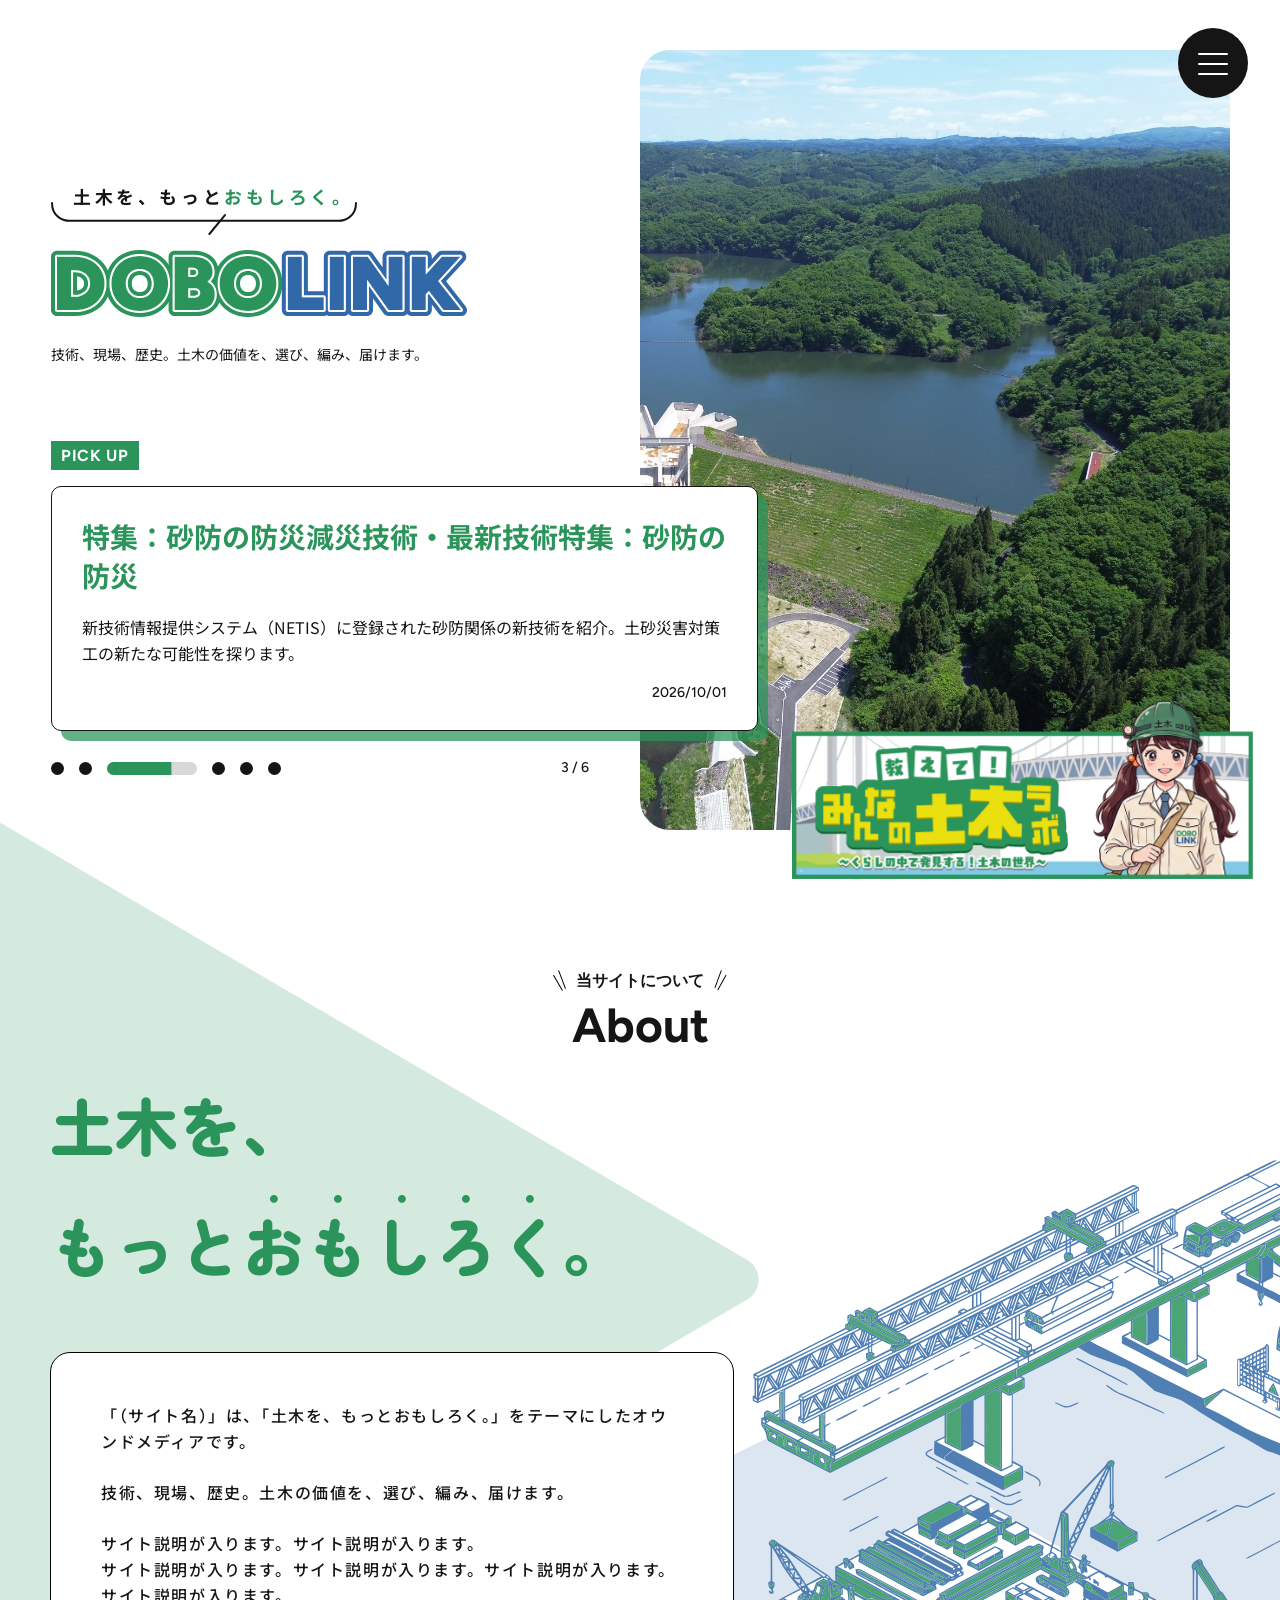
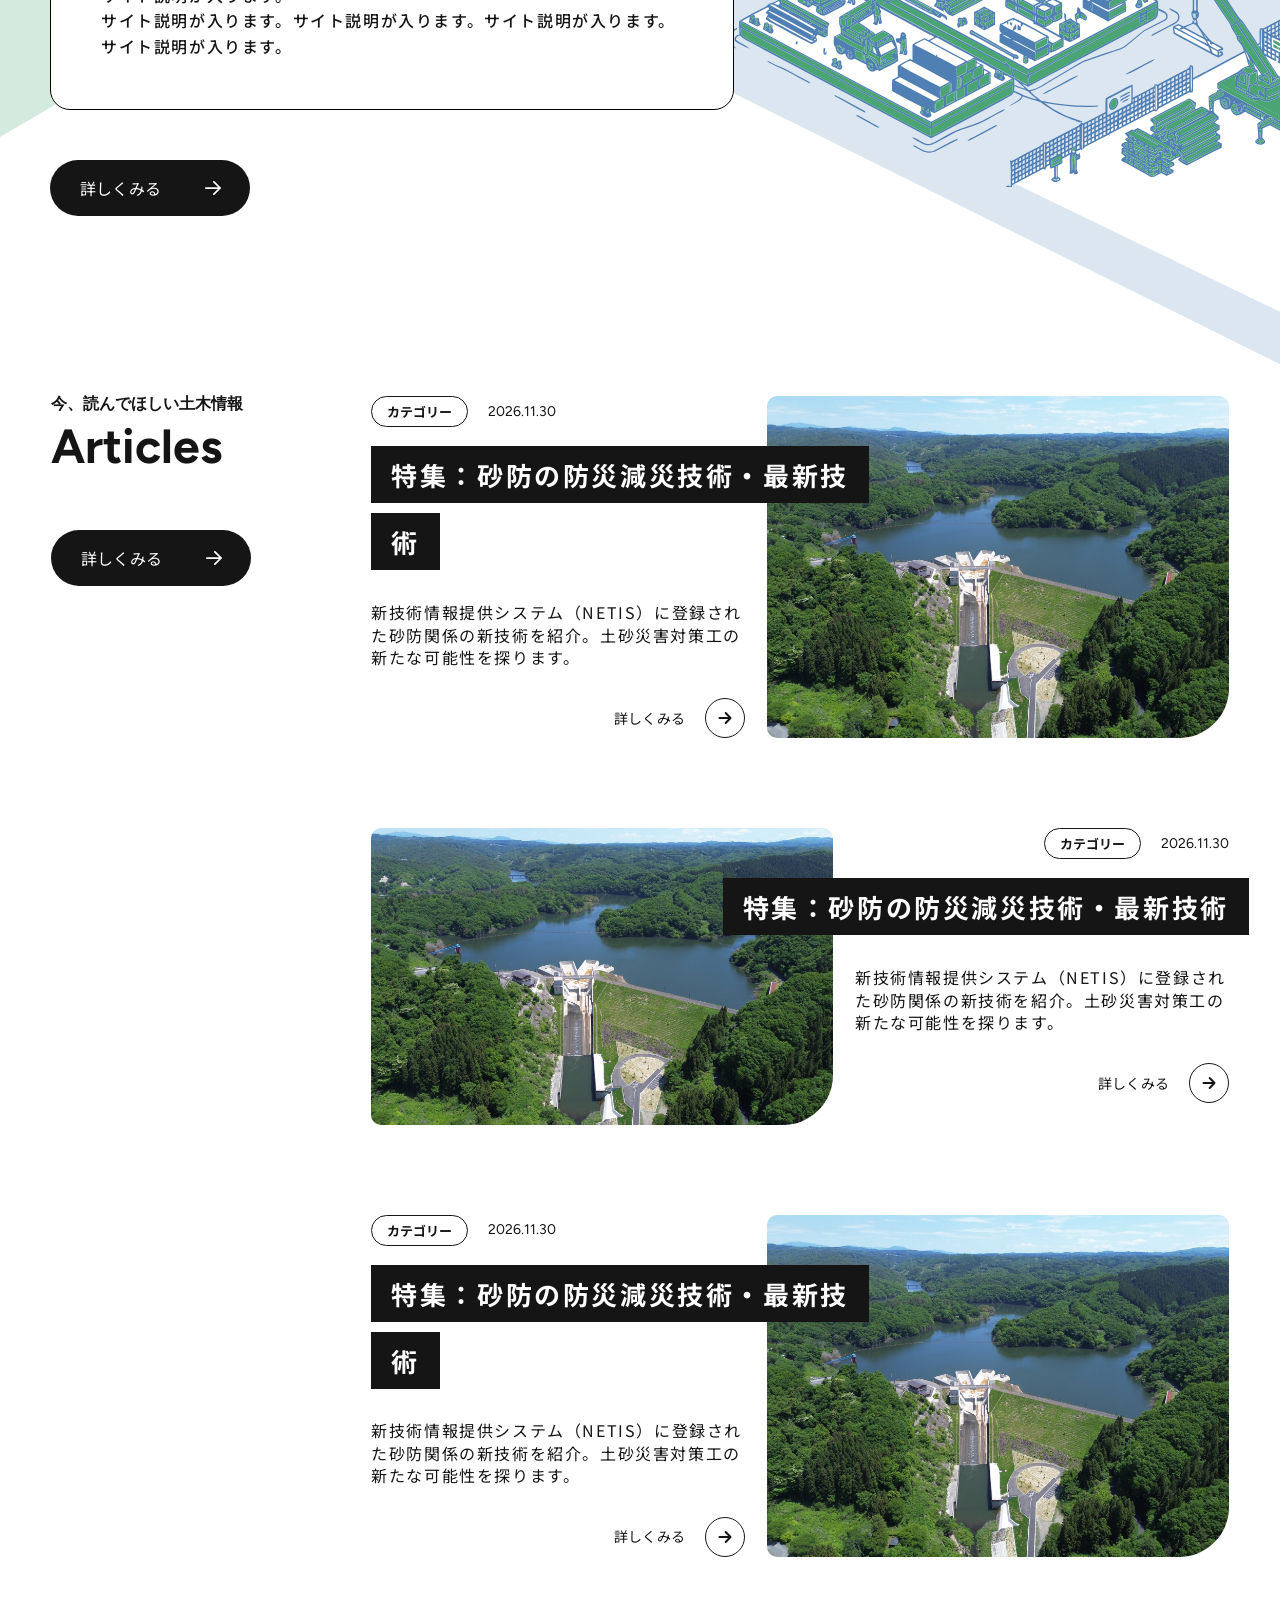
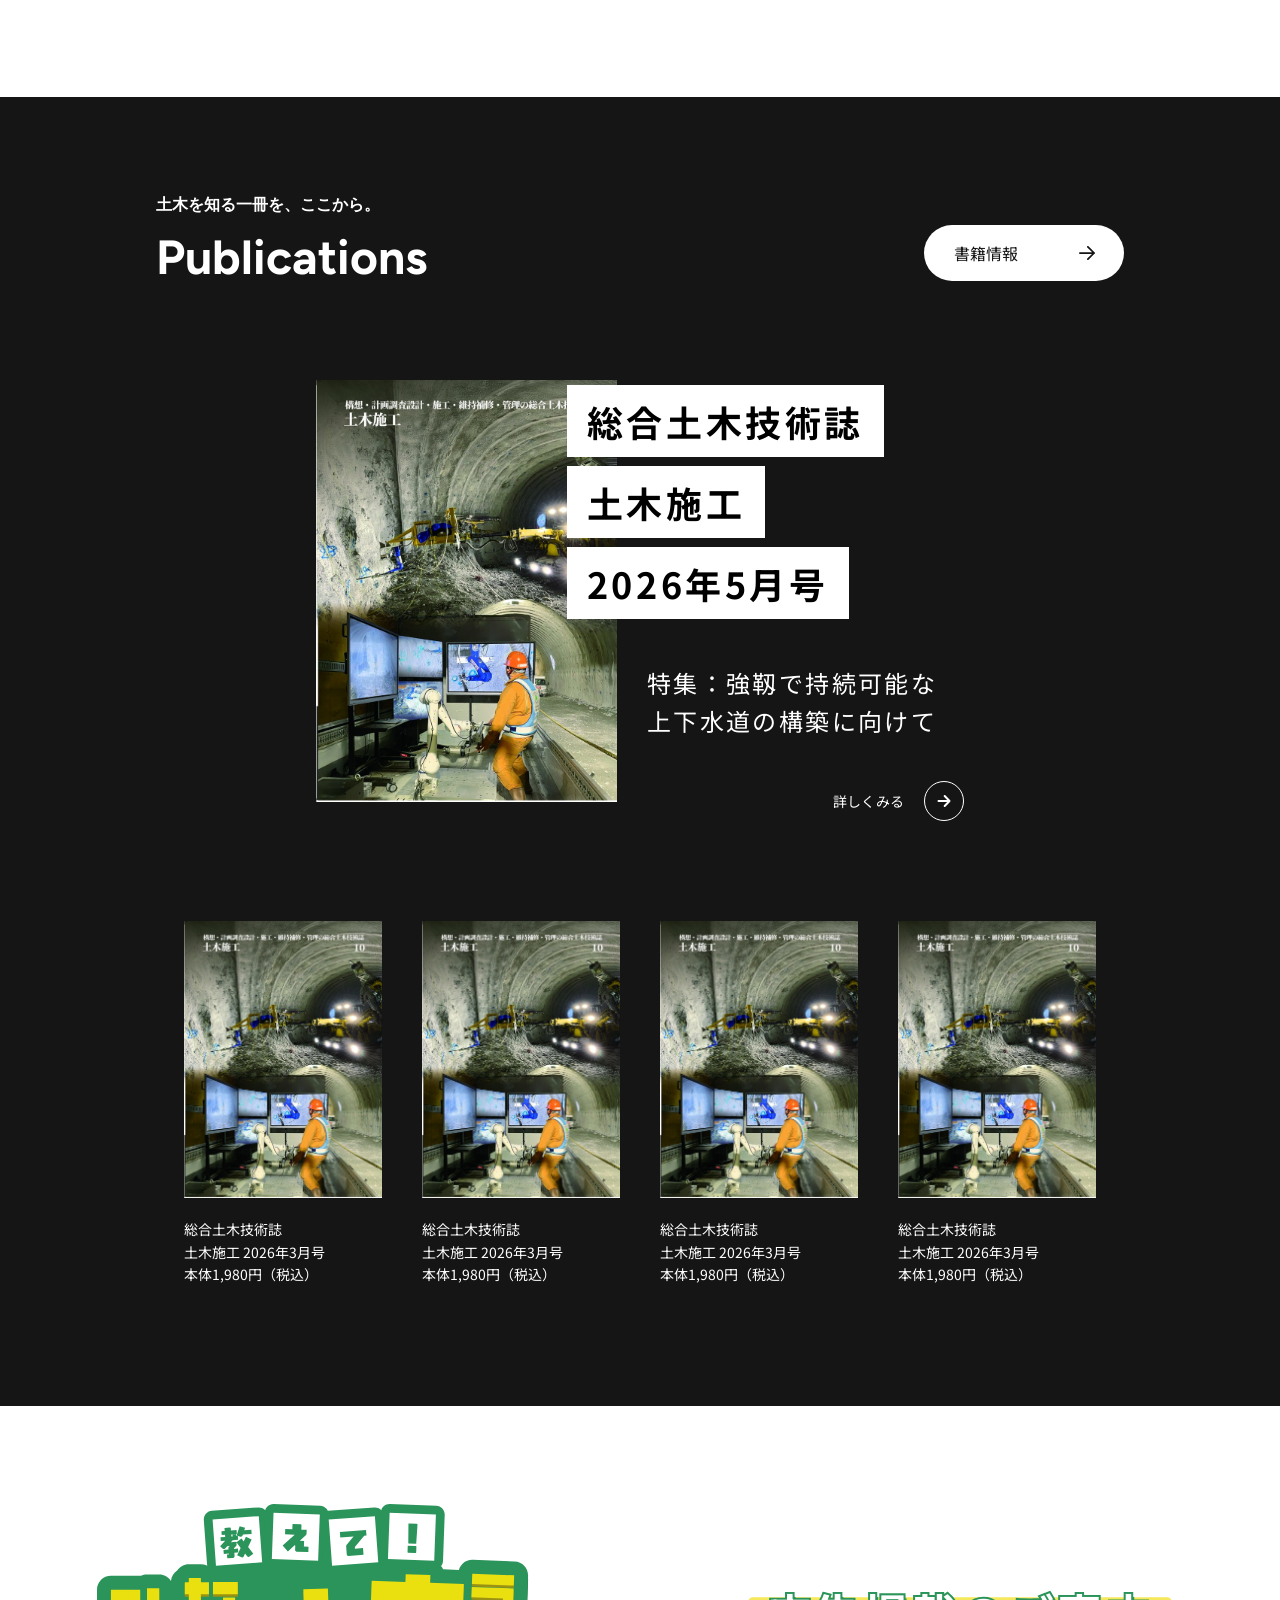
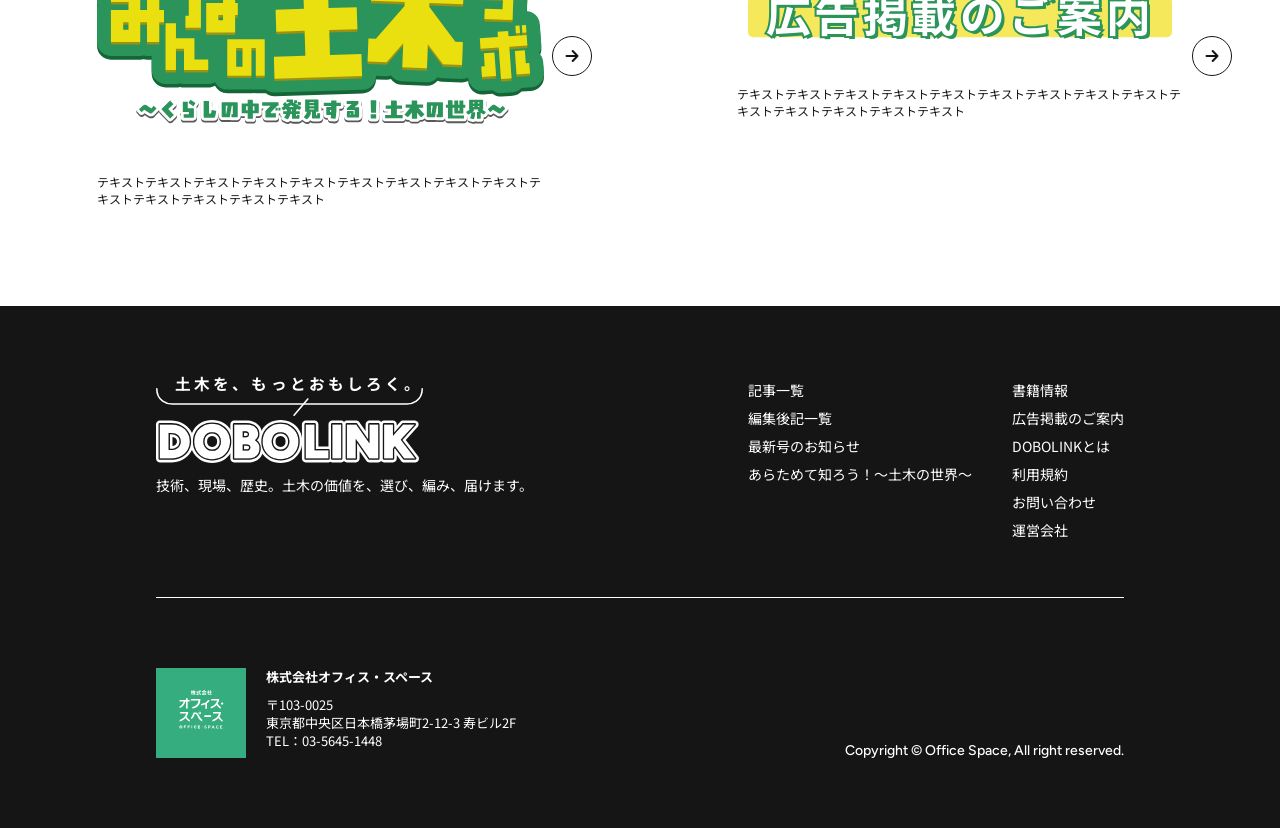
==== commit d664a213: "メニューホバーアニメーション" ====
--- a/index.html
+++ b/index.html
@@ -433,82 +433,84 @@
         aria-modal="true"
         aria-label="メニュー"
       >
-        <nav class="global-nav" aria-label="メインメニュー">
-          <a href="#about">DOBOLINKとは？</a>
-          <a href="#articles">記事一覧</a>
-          <a href="#articles">編集後記一覧</a>
-          <a href="#publications">最新号のお知らせ</a>
-          <a href="#publications">書籍情報</a>
-          <a href="#lab">あらためて知ろう！〜土木の世界〜</a>
-          <a href="#ad">メディア掲載について</a>
-        </nav>
-        <div class="nav-aside">
-          <div class="nav-brand">
-            <p class="tagline">
-              <span class="tagline-text"
-                >土木を、もっと<span class="em">おもしろく。</span></span
-              >
+        <div class="nav-panel__inner">
+          <nav class="global-nav" aria-label="メインメニュー">
+            <a href="#about">DOBOLINKとは？</a>
+            <a href="#articles">記事一覧</a>
+            <a href="#articles">編集後記一覧</a>
+            <a href="#publications">最新号のお知らせ</a>
+            <a href="#publications">書籍情報</a>
+            <a href="#lab">あらためて知ろう！〜土木の世界〜</a>
+            <a href="#ad">メディア掲載について</a>
+          </nav>
+          <div class="nav-aside">
+            <div class="nav-brand">
+              <p class="tagline">
+                <span class="tagline-text"
+                  >土木を、もっと<span class="em">おもしろく。</span></span
+                >
+                <img
+                  class="tagline-line"
+                  src="images/catch-line.svg"
+                  alt=""
+                  width="308"
+                  height="33"
+                />
+              </p>
               <img
-                class="tagline-line"
-                src="images/catch-line.svg"
-                alt=""
-                width="308"
-                height="33"
+                class="brand-logo"
+                src="images/logo-dobolink.svg"
+                alt="DOBOLINK"
+                width="416"
+                height="67"
               />
-            </p>
-            <img
-              class="brand-logo"
-              src="images/logo-dobolink.svg"
-              alt="DOBOLINK"
-              width="416"
-              height="67"
-            />
-            <p class="brand-lead">
-              技術、現場、歴史。土木の価値を、選び、編み、届けます。
-            </p>
-          </div>
-          <div class="company">
-            <img src="images/logo-office.svg" alt="" width="90" height="90" />
-            <div>
-              <p class="company-name">株式会社オフィス・スペース</p>
-              <p>
-                〒103-0025　<br />東京都中央区日本橋茅場町2-12-3 寿ビル2F<br />TEL：03-5645-1448
+              <p class="brand-lead">
+                技術、現場、歴史。土木の価値を、選び、編み、届けます。
               </p>
             </div>
-          </div>
-        </div>
-        <ul class="nav-sub">
-          <li>
-            <a href="#terms"
-              ><img
-                src="images/dot-green.svg"
-                alt=""
-                width="10"
-                height="10"
-              />利用規約</a
-            >
-          </li>
-          <li>
-            <a href="#company"
-              ><img
-                src="images/dot-green.svg"
-                alt=""
-                width="10"
-                height="10"
-              />運営会社</a
-            >
-          </li>
-          <li>
-            <a href="#contact"
-              ><img
-                src="images/dot-green.svg"
-                alt=""
-                width="10"
-                height="10"
-              />お問い合わせ</a
-            >
-          </li>
-        </ul>
+            <div class="company">
+              <img src="images/logo-office.svg" alt="" width="90" height="90" />
+              <div>
+                <p class="company-name">株式会社オフィス・スペース</p>
+                <p>
+                  〒103-0025　<br />東京都中央区日本橋茅場町2-12-3 寿ビル2F<br />TEL：03-5645-1448
+                </p>
+              </div>
+            </div>
+          </div>
+          <ul class="nav-sub">
+            <li>
+              <a href="#terms"
+                ><img
+                  src="images/dot-green.svg"
+                  alt=""
+                  width="10"
+                  height="10"
+                />利用規約</a
+              >
+            </li>
+            <li>
+              <a href="#company"
+                ><img
+                  src="images/dot-green.svg"
+                  alt=""
+                  width="10"
+                  height="10"
+                />運営会社</a
+              >
+            </li>
+            <li>
+              <a href="#contact"
+                ><img
+                  src="images/dot-green.svg"
+                  alt=""
+                  width="10"
+                  height="10"
+                />お問い合わせ</a
+              >
+            </li>
+          </ul>
+        </div>
       </div>
     </div>
 
--- a/css/style.css
+++ b/css/style.css
@@ -991,6 +991,24 @@
   color: var(--black);
   border-radius: 20px;
   padding: 90px 80px 48px;
+  display: flex;
+  flex-wrap: wrap;
+  align-items: center;
+  justify-content: center;
+  transform: translateX(40px);
+  opacity: 0;
+  transition:
+    transform 0.4s ease,
+    opacity 0.35s ease;
+}
+
+.nav-overlay.is-open .nav-panel {
+  transform: none;
+  opacity: 1;
+  align-items: center;
+}
+
+.nav-panel__inner {
   display: grid;
   grid-template-columns: minmax(0, 1fr) minmax(280px, 460px);
   grid-template-areas:
@@ -999,17 +1017,6 @@
   column-gap: 40px;
   row-gap: 48px;
   align-content: start;
-  transform: translateX(40px);
-  opacity: 0;
-  transition:
-    transform 0.4s ease,
-    opacity 0.35s ease;
-}
-
-.nav-overlay.is-open .nav-panel {
-  transform: none;
-  opacity: 1;
-  align-items: center;
 }
 
 .global-nav {
@@ -1027,6 +1034,15 @@
   font-size: 36px;
   font-weight: 700;
   line-height: 1;
+  transition:
+    transform 0.3s ease,
+    color 0.3s ease;
+  color: var(--black);
+}
+
+.global-nav a:hover {
+  transform: translateX(10px);
+  color: var(--green);
 }
 
 .nav-brand {
@@ -1266,15 +1282,16 @@
   .nav-overlay {
     padding: 12px;
   }
-
   .nav-panel {
+    padding: 96px 28px 36px;
+  }
+  .nav-panel__inner {
     grid-template-columns: 1fr;
     grid-template-areas:
       "links"
       "brand"
       "company"
       "sub";
-    padding: 96px 28px 36px;
   }
 }
 
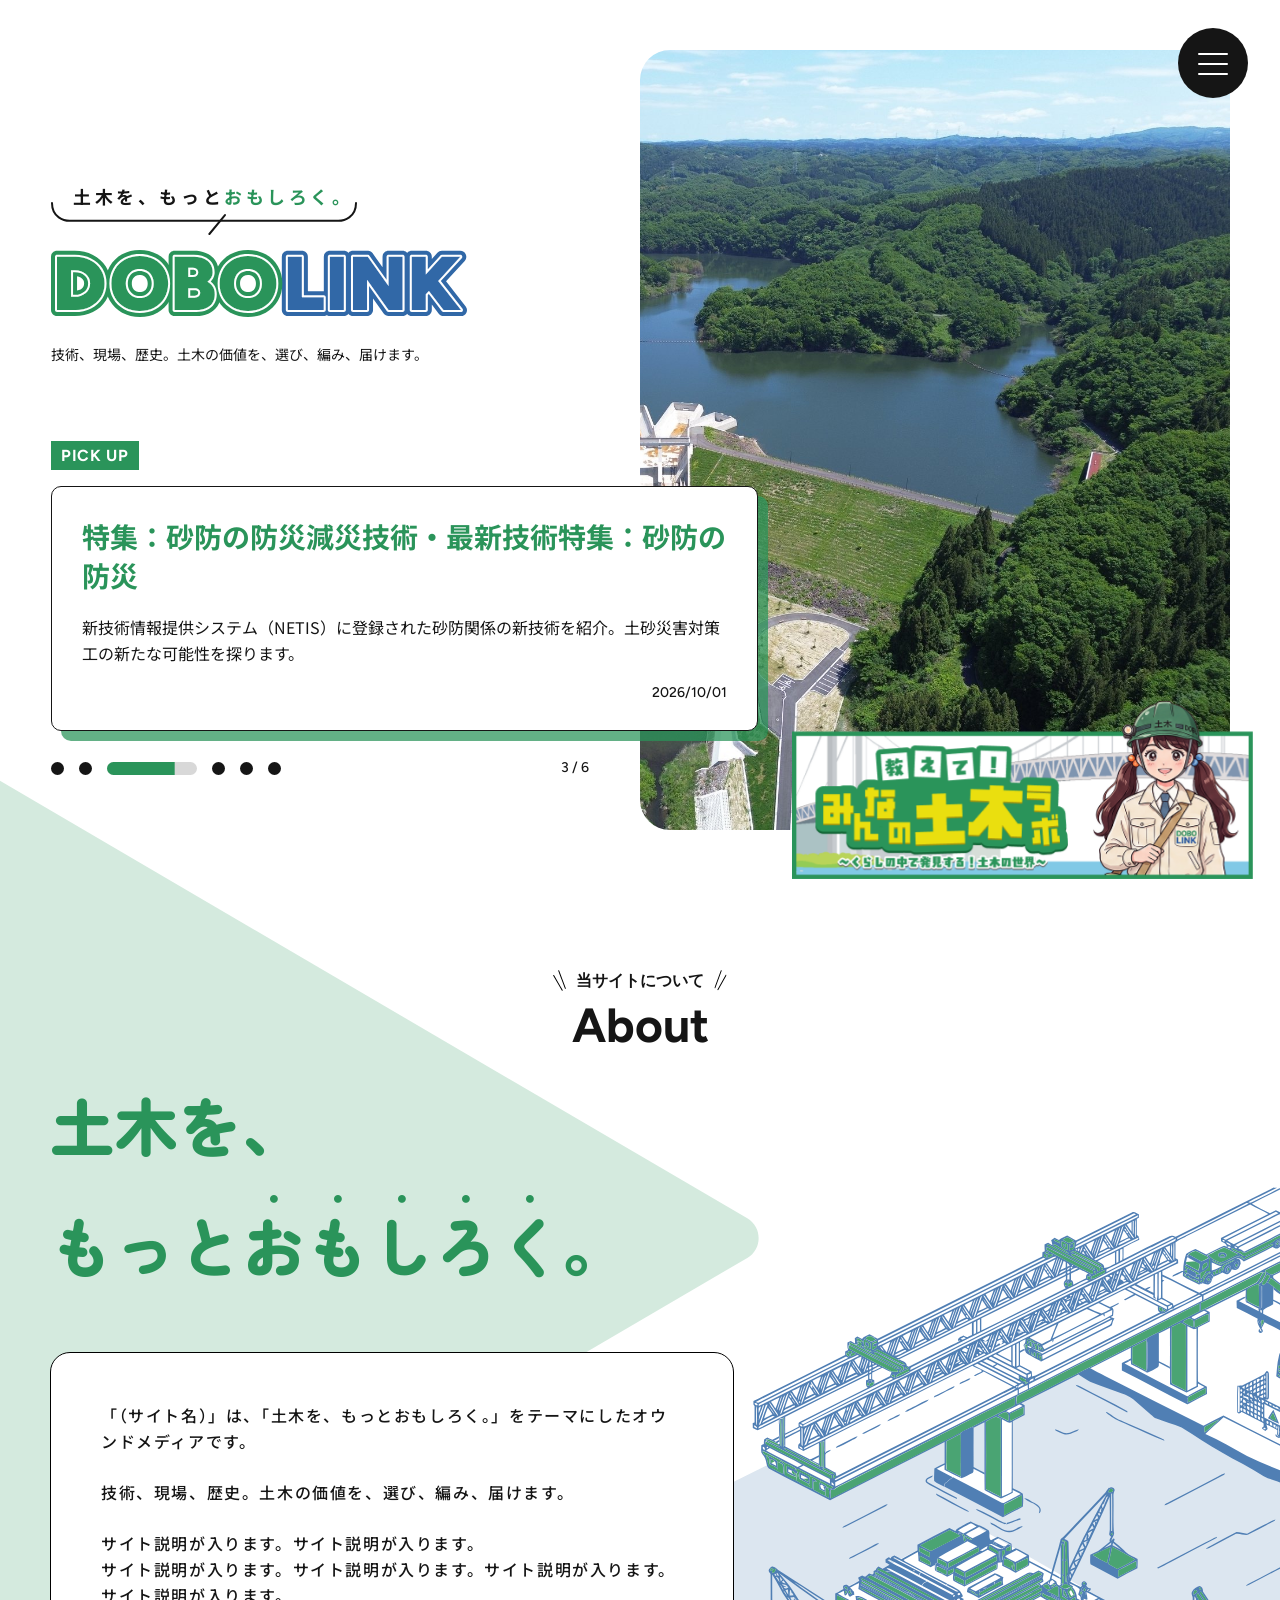
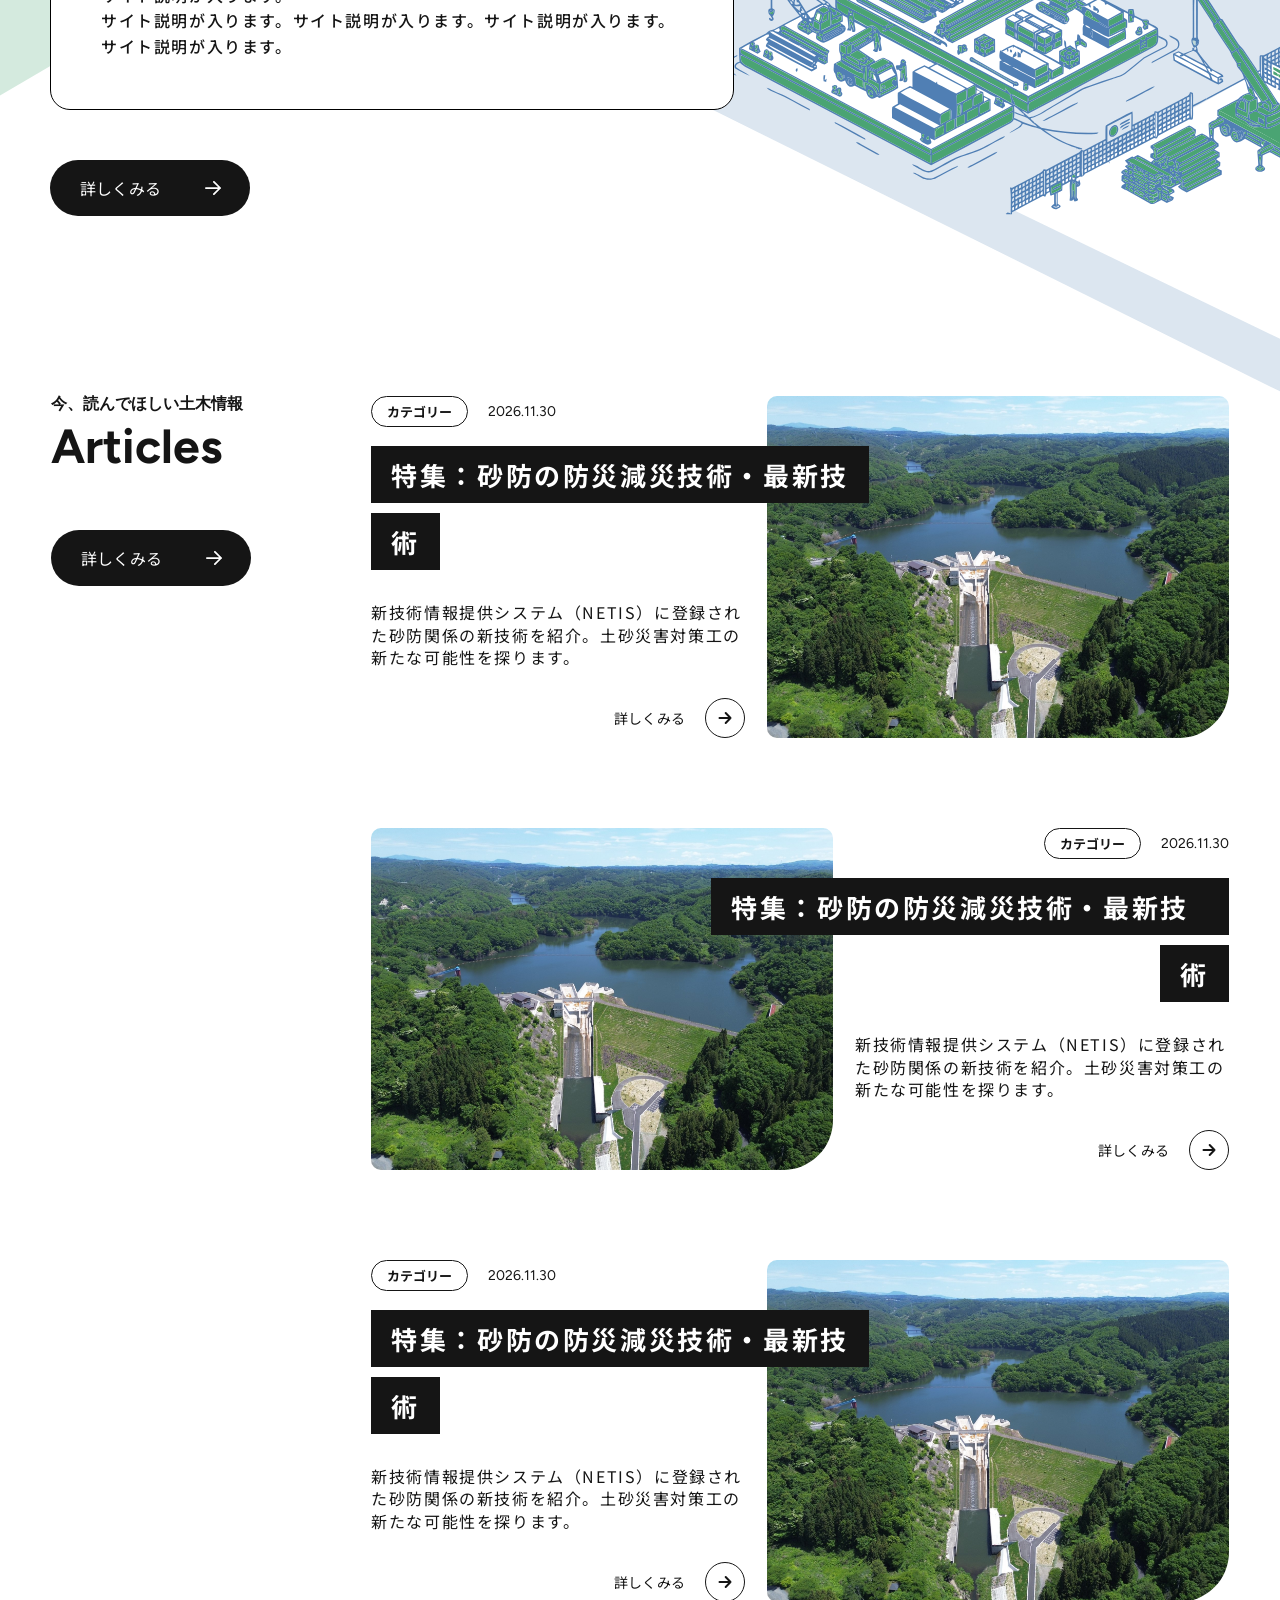
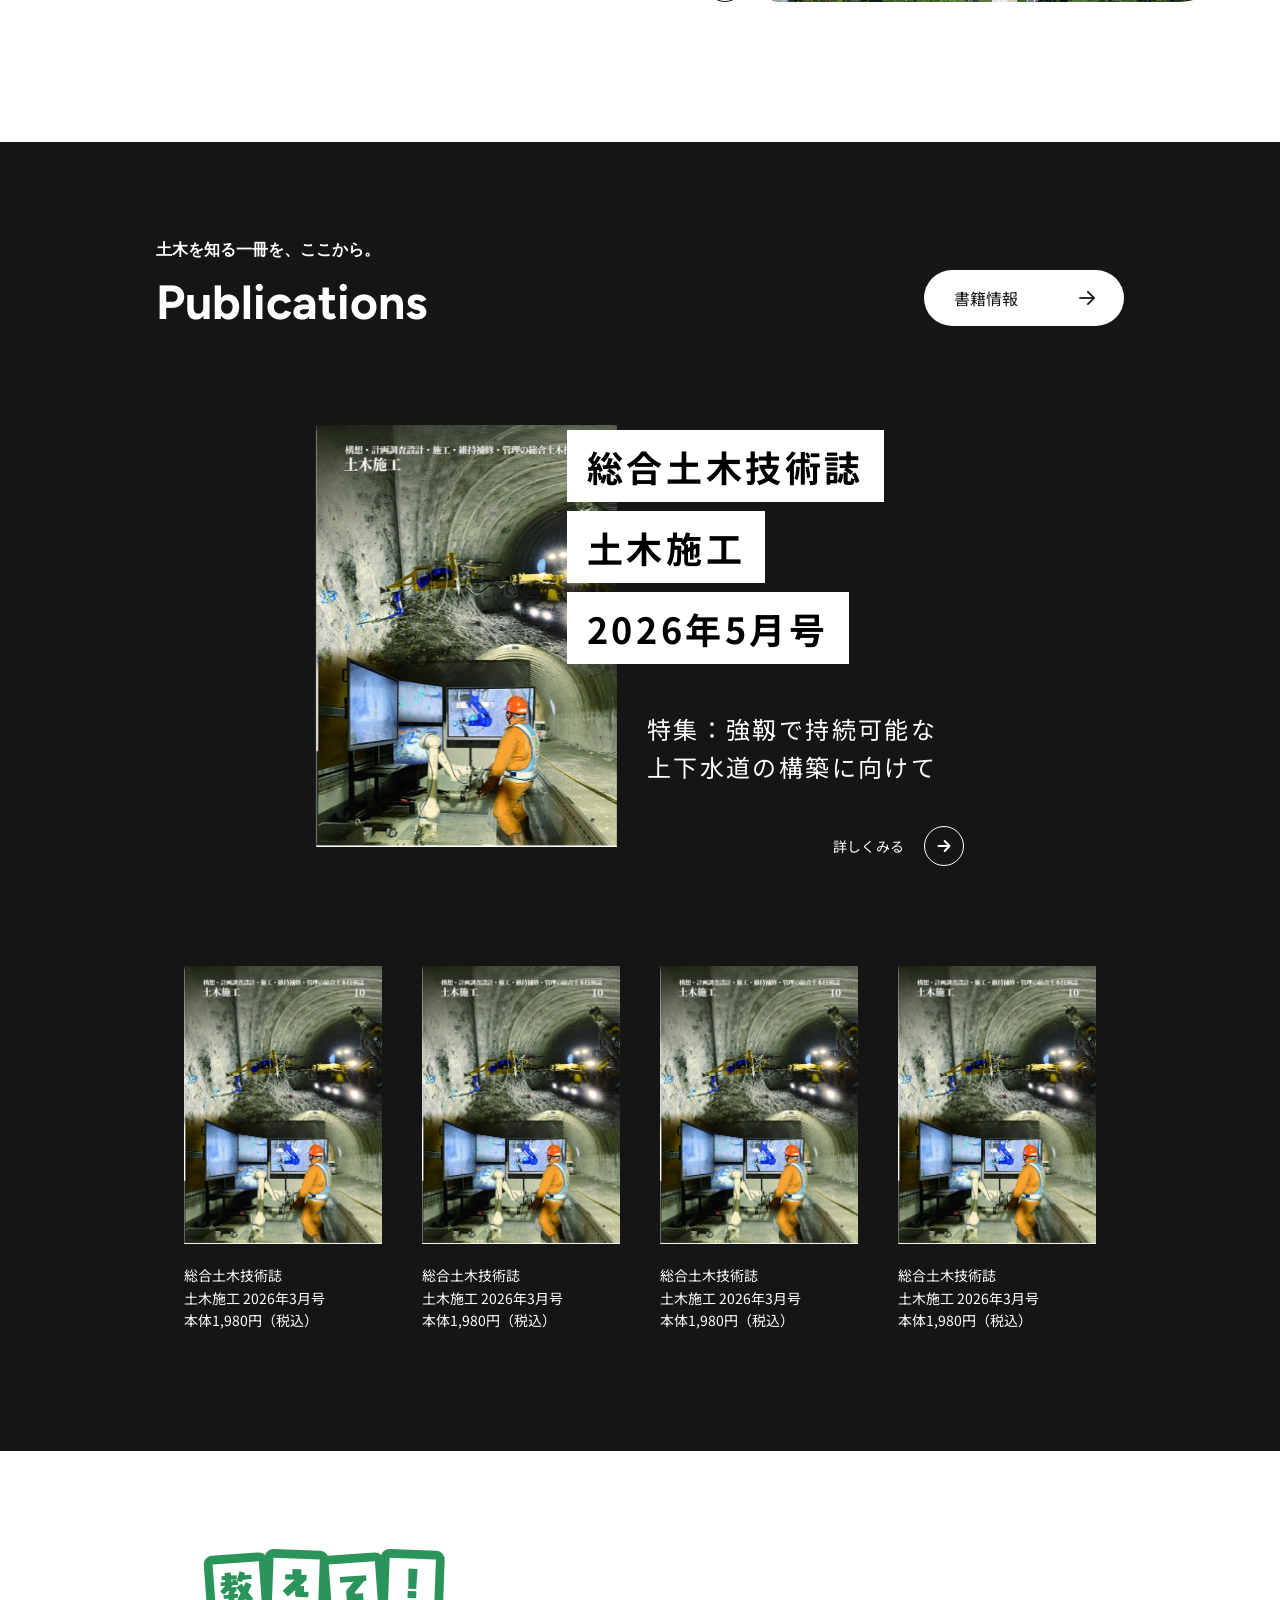
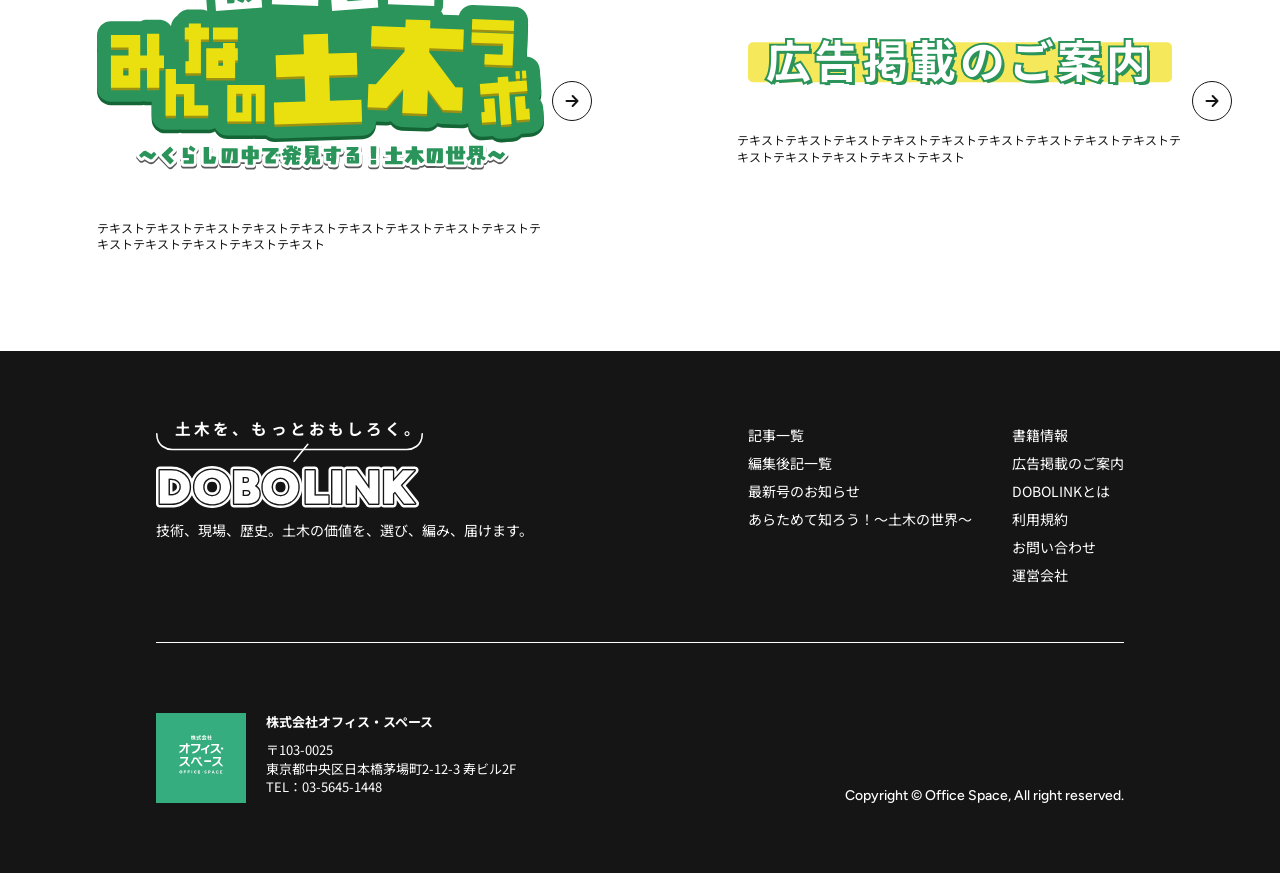
==== commit 0548add3: "スクロールアニメーション" ====
--- a/index.html
+++ b/index.html
@@ -15,6 +15,14 @@
       rel="stylesheet"
     />
     <link rel="stylesheet" href="css/style.css" />
+    <noscript>
+      <style>
+        .reveal {
+          opacity: 1 !important;
+          transform: none !important;
+        }
+      </style>
+    </noscript>
   </head>
   <body>
     <button
@@ -31,7 +39,7 @@
 
     <header class="hero">
       <div class="hero-brand">
-        <p class="tagline">
+        <p class="tagline reveal">
           <span class="tagline-text"
             >土木を、もっと<span class="em">おもしろく。</span></span
           >
@@ -44,20 +52,20 @@
           />
         </p>
         <img
-          class="brand-logo"
+          class="brand-logo reveal"
           src="images/logo-dobolink.svg"
           alt="DOBOLINK"
           width="416"
           height="67"
         />
-        <p class="brand-lead">
+        <p class="brand-lead reveal">
           技術、現場、歴史。土木の価値を、選び、編み、届けます。
         </p>
       </div>
 
-      <figure class="hero-visual"></figure>
-
-      <section class="pickup" aria-label="ピックアップ">
+      <figure class="hero-visual reveal reveal-scale"></figure>
+
+      <section class="pickup reveal" aria-label="ピックアップ">
         <p class="pickup-label">PICK UP</p>
         <div class="pickup-card">
           <div class="pickup-window">
@@ -74,7 +82,7 @@
         </div>
       </section>
 
-      <a class="hero-banner" href="#lab">
+      <a class="hero-banner reveal" href="#lab">
         <img
           src="images/banner.png"
           alt="教えて！みんなの土木ラボ　くらしの中で発見する！土木の世界"
@@ -87,22 +95,22 @@
     <main class="top">
       <section class="about" id="about" aria-labelledby="about-title">
         <div class="about__inner">
-          <div class="section-label">
+          <div class="section-label reveal">
             <img src="images/bracket-left.svg" alt="" width="13" height="21" />
             <p>当サイトについて</p>
             <img src="images/bracket-right.svg" alt="" width="13" height="21" />
           </div>
-          <p class="about-en">About</p>
+          <p class="about-en reveal">About</p>
           <div class="about-layout">
             <div class="about-copy">
-              <h2 class="about-title" id="about-title">
+              <h2 class="about-title reveal" id="about-title">
                 <span>土木を、</span
                 ><span class="about-title-em"
                   >もっと<ruby>おもしろく<rt>・・・・・</rt></ruby
                   >。</span
                 >
               </h2>
-              <div class="about-box">
+              <div class="about-box reveal">
                 <p>
                   「（サイト名）」は、「土木を、もっとおもしろく。」をテーマにしたオウンドメディアです。
                 </p>
@@ -111,7 +119,7 @@
                   サイト説明が入ります。サイト説明が入ります。<br />サイト説明が入ります。サイト説明が入ります。サイト説明が入ります。<br />サイト説明が入ります。<br />サイト説明が入ります。サイト説明が入ります。サイト説明が入ります。サイト説明が入ります。
                 </p>
               </div>
-              <a class="btn-pill" href="#about"
+              <a class="btn-pill reveal" href="#about"
                 >詳しくみる<img
                   src="images/arrow-white.svg"
                   alt=""
@@ -126,11 +134,11 @@
       <section class="articles" id="articles" aria-labelledby="articles-title">
         <div class="articles-layout">
           <div class="articles-intro">
-            <div class="articles-title-wrap">
+            <div class="articles-title-wrap reveal">
               <p class="eyebrow">今、読んでほしい土木情報</p>
               <h2 class="display" id="articles-title">Articles</h2>
             </div>
-            <a class="btn-pill" href="#articles"
+            <a class="btn-pill reveal" href="#articles"
               >詳しくみる<img
                 src="images/arrow-white.svg"
                 alt=""
@@ -141,13 +149,13 @@
           <div class="article-list">
             <article class="article">
               <img
-                class="article-photo"
+                class="article-photo reveal reveal-right"
                 src="images/hero.jpg"
                 alt="ダムと周囲の緑地を上空から見た写真"
                 width="1800"
                 height="1350"
               />
-              <div class="article-copy">
+              <div class="article-copy reveal reveal-left">
                 <div class="article-meta">
                   <span class="category">カテゴリー</span>
                   <time datetime="2026-11-30">2026.11.30</time>
@@ -172,13 +180,13 @@
 
             <article class="article is-flip">
               <img
-                class="article-photo"
+                class="article-photo reveal reveal-left"
                 src="images/hero.jpg"
                 alt="ダムと周囲の緑地を上空から見た写真"
                 width="1800"
                 height="1350"
               />
-              <div class="article-copy">
+              <div class="article-copy reveal reveal-right">
                 <div class="article-meta">
                   <span class="category">カテゴリー</span>
                   <time datetime="2026-11-30">2026.11.30</time>
@@ -203,13 +211,13 @@
 
             <article class="article">
               <img
-                class="article-photo"
+                class="article-photo reveal reveal-right"
                 src="images/hero.jpg"
                 alt="ダムと周囲の緑地を上空から見た写真"
                 width="1800"
                 height="1350"
               />
-              <div class="article-copy">
+              <div class="article-copy reveal reveal-left">
                 <div class="article-meta">
                   <span class="category">カテゴリー</span>
                   <time datetime="2026-11-30">2026.11.30</time>
@@ -240,7 +248,7 @@
         id="publications"
         aria-labelledby="publications-title"
       >
-        <div class="publications-head">
+        <div class="publications-head reveal">
           <div>
             <p class="eyebrow">土木を知る一冊を、ここから。</p>
             <h2 class="display" id="publications-title">Publications</h2>
@@ -254,7 +262,7 @@
           /></a>
         </div>
 
-        <div class="featured">
+        <div class="featured reveal">
           <img
             src="images/magazine.jpg"
             alt="土木施工 2026年5月号の表紙"
@@ -279,7 +287,7 @@
         </div>
 
         <ul class="book-list">
-          <li>
+          <li class="reveal">
             <img
               src="images/magazine.jpg"
               alt="土木施工 2026年3月号の表紙"
@@ -290,7 +298,7 @@
               総合土木技術誌<br />土木施工 2026年3月号<br />本体1,980円（税込）
             </p>
           </li>
-          <li>
+          <li class="reveal">
             <img
               src="images/magazine.jpg"
               alt="土木施工 2026年3月号の表紙"
@@ -301,7 +309,7 @@
               総合土木技術誌<br />土木施工 2026年3月号<br />本体1,980円（税込）
             </p>
           </li>
-          <li>
+          <li class="reveal">
             <img
               src="images/magazine.jpg"
               alt="土木施工 2026年3月号の表紙"
@@ -312,7 +320,7 @@
               総合土木技術誌<br />土木施工 2026年3月号<br />本体1,980円（税込）
             </p>
           </li>
-          <li>
+          <li class="reveal">
             <img
               src="images/magazine.jpg"
               alt="土木施工 2026年3月号の表紙"
@@ -327,7 +335,7 @@
       </section>
 
       <section class="promos" aria-label="関連コンテンツ">
-        <a class="promo" id="lab" href="#lab">
+        <a class="promo reveal" id="lab" href="#lab">
           <span class="promo-body">
             <img
               class="lab-logo"
@@ -348,7 +356,7 @@
             height="40"
           />
         </a>
-        <a class="promo promo-ad" href="#ad">
+        <a class="promo promo-ad reveal" href="#ad">
           <span class="promo-body">
             <span class="ad-title">広告掲載のご案内</span>
             <span class="promo-text"
@@ -368,7 +376,7 @@
 
     <footer class="site-footer">
       <div class="footer-top">
-        <div class="footer-brand">
+        <div class="footer-brand reveal">
           <p class="tagline is-light">
             <span class="tagline-text">土木を、もっとおもしろく。</span>
             <img
@@ -390,7 +398,7 @@
             技術、現場、歴史。土木の価値を、選び、編み、届けます。
           </p>
         </div>
-        <nav class="footer-nav" aria-label="フッター">
+        <nav class="footer-nav reveal" aria-label="フッター">
           <ul>
             <li><a href="#articles">記事一覧</a></li>
             <li><a href="#articles">編集後記一覧</a></li>
@@ -407,7 +415,7 @@
           </ul>
         </nav>
       </div>
-      <div class="footer-bottom">
+      <div class="footer-bottom reveal">
         <div class="company" id="company">
           <img
             src="images/logo-office.svg"
--- a/css/style.css
+++ b/css/style.css
@@ -171,6 +171,7 @@
   height: 100%;
   margin: 0;
   z-index: 1;
+  translate: 0 var(--hero-shift, 0px);
 }
 
 .hero-visual img {
@@ -352,6 +353,9 @@
   left: 0;
   top: -7vw;
   width: min(1200px, 60%);
+  opacity: 0;
+  translate: 0 var(--about-shift, 0px);
+  transition: opacity 1.1s ease;
   object-fit: cover;
   object-position: center;
   z-index: -1;
@@ -368,6 +372,9 @@
   right: 0;
   top: 20vw;
   width: min(1200px, 60%);
+  opacity: 0;
+  translate: 0 calc(var(--about-shift, 0px) * -0.65);
+  transition: opacity 1.1s ease;
   object-fit: cover;
   object-position: center;
   z-index: -1;
@@ -524,6 +531,8 @@
 }
 
 .articles-intro {
+  position: sticky;
+  top: 40px;
   display: flex;
   flex-direction: column;
   align-items: flex-start;
@@ -561,6 +570,7 @@
   display: flex;
   flex-direction: column;
   gap: 90px;
+  overflow-x: clip;
 }
 
 .article {
@@ -590,7 +600,6 @@
 }
 
 .article.is-flip .article-titles {
-  padding-right: 0;
   box-shadow: 20px 0 0 var(--black);
 }
 
@@ -1120,6 +1129,7 @@
   }
 
   .articles-intro {
+    position: static;
     flex-direction: row;
     flex-wrap: wrap;
     align-items: flex-end;
@@ -1580,11 +1590,155 @@
   }
 }
 
+.about.is-in::before,
+.about.is-in::after {
+  opacity: 1;
+}
+
+.reveal {
+  --reveal-x: 0px;
+  --reveal-y: 36px;
+  --reveal-scale: 1;
+  opacity: 0;
+  transform: translate3d(var(--reveal-x), var(--reveal-y), 0)
+    scale(var(--reveal-scale));
+  transition:
+    opacity 0.9s cubic-bezier(0.22, 1, 0.36, 1),
+    transform 0.9s cubic-bezier(0.22, 1, 0.36, 1);
+  transition-delay: var(--reveal-delay, 0s);
+}
+
+.reveal-left {
+  --reveal-x: -40px;
+  --reveal-y: 0px;
+}
+
+.reveal-right {
+  --reveal-x: 40px;
+  --reveal-y: 0px;
+}
+
+.reveal-scale {
+  --reveal-y: 0px;
+  --reveal-scale: 1.05;
+  transform-origin: 68% 42%;
+}
+
+.reveal.is-in {
+  opacity: 1;
+  transform: none;
+}
+
+.hero-brand .tagline {
+  --reveal-delay: 0.08s;
+}
+
+.hero-brand .brand-logo {
+  --reveal-delay: 0.2s;
+}
+
+.hero-brand .brand-lead {
+  --reveal-delay: 0.32s;
+}
+
+.hero-visual.reveal {
+  --reveal-delay: 0.12s;
+}
+
+.pickup.reveal {
+  --reveal-delay: 0.42s;
+}
+
+.hero-banner.reveal {
+  --reveal-delay: 0.58s;
+}
+
+.about-en {
+  --reveal-delay: 0.08s;
+}
+
+.about-title {
+  --reveal-delay: 0.14s;
+}
+
+.about-box {
+  --reveal-delay: 0.24s;
+}
+
+.about-copy .btn-pill {
+  --reveal-delay: 0.34s;
+}
+
+.articles-intro .btn-pill {
+  --reveal-delay: 0.12s;
+}
+
+.article-copy.reveal {
+  --reveal-delay: 0.12s;
+}
+
+.book-list > li:nth-child(2) {
+  --reveal-delay: 0.1s;
+}
+
+.book-list > li:nth-child(3) {
+  --reveal-delay: 0.2s;
+}
+
+.book-list > li:nth-child(4) {
+  --reveal-delay: 0.3s;
+}
+
+.promos .promo:nth-child(2) {
+  --reveal-delay: 0.14s;
+}
+
+.footer-nav {
+  --reveal-delay: 0.12s;
+}
+
+.footer-bottom {
+  --reveal-delay: 0.16s;
+}
+
+@media (max-width: 767px) {
+  .reveal {
+    --reveal-y: 24px;
+  }
+
+  .reveal-left {
+    --reveal-x: -24px;
+  }
+
+  .reveal-right {
+    --reveal-x: 24px;
+  }
+}
+
 @media (prefers-reduced-motion: reduce) {
   .menu-btn span,
   .nav-overlay,
   .nav-panel,
-  .pickup-track {
+  .pickup-track,
+  .reveal,
+  .about::before,
+  .about::after {
     transition: none;
   }
-}
+
+  .reveal,
+  .about::before,
+  .about::after {
+    opacity: 1;
+    transform: none;
+  }
+}
+
+@media (scripting: none) {
+  .reveal,
+  .about::before,
+  .about::after {
+    opacity: 1;
+    transform: none;
+  }
+}
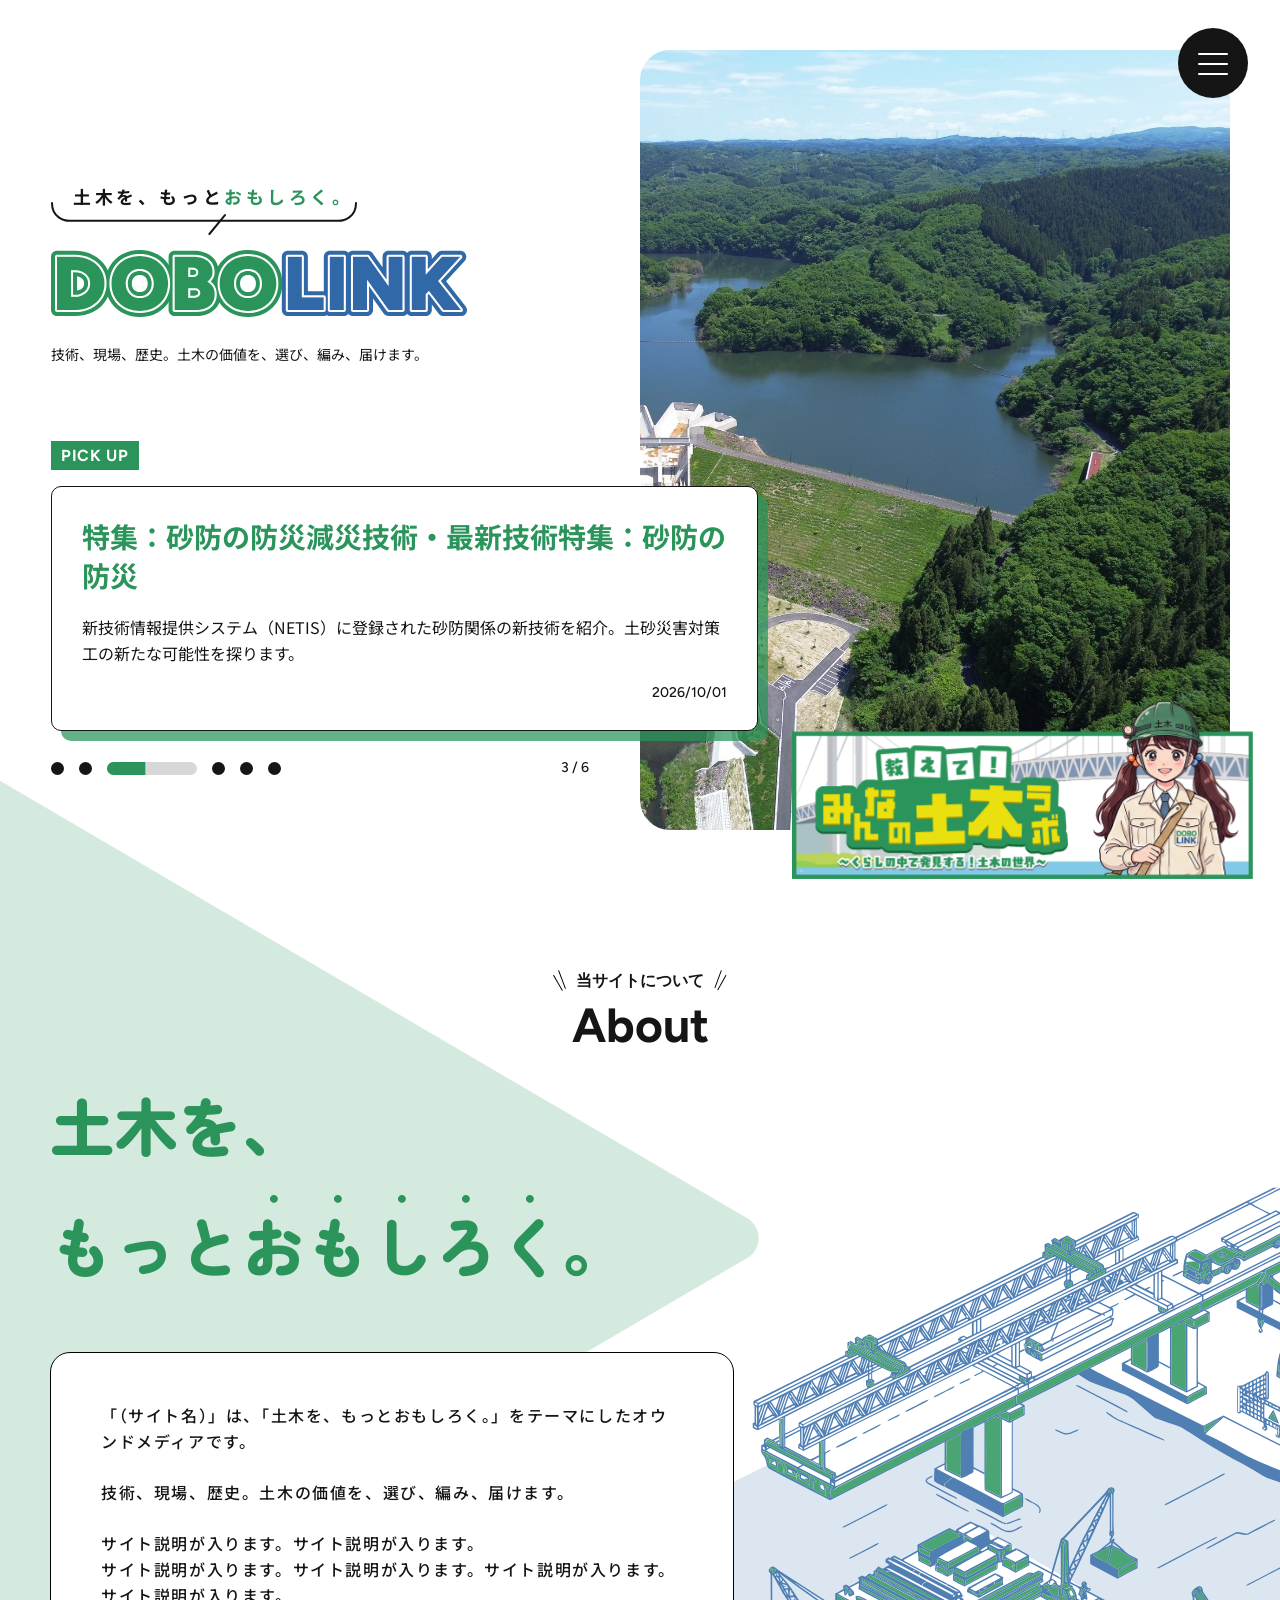
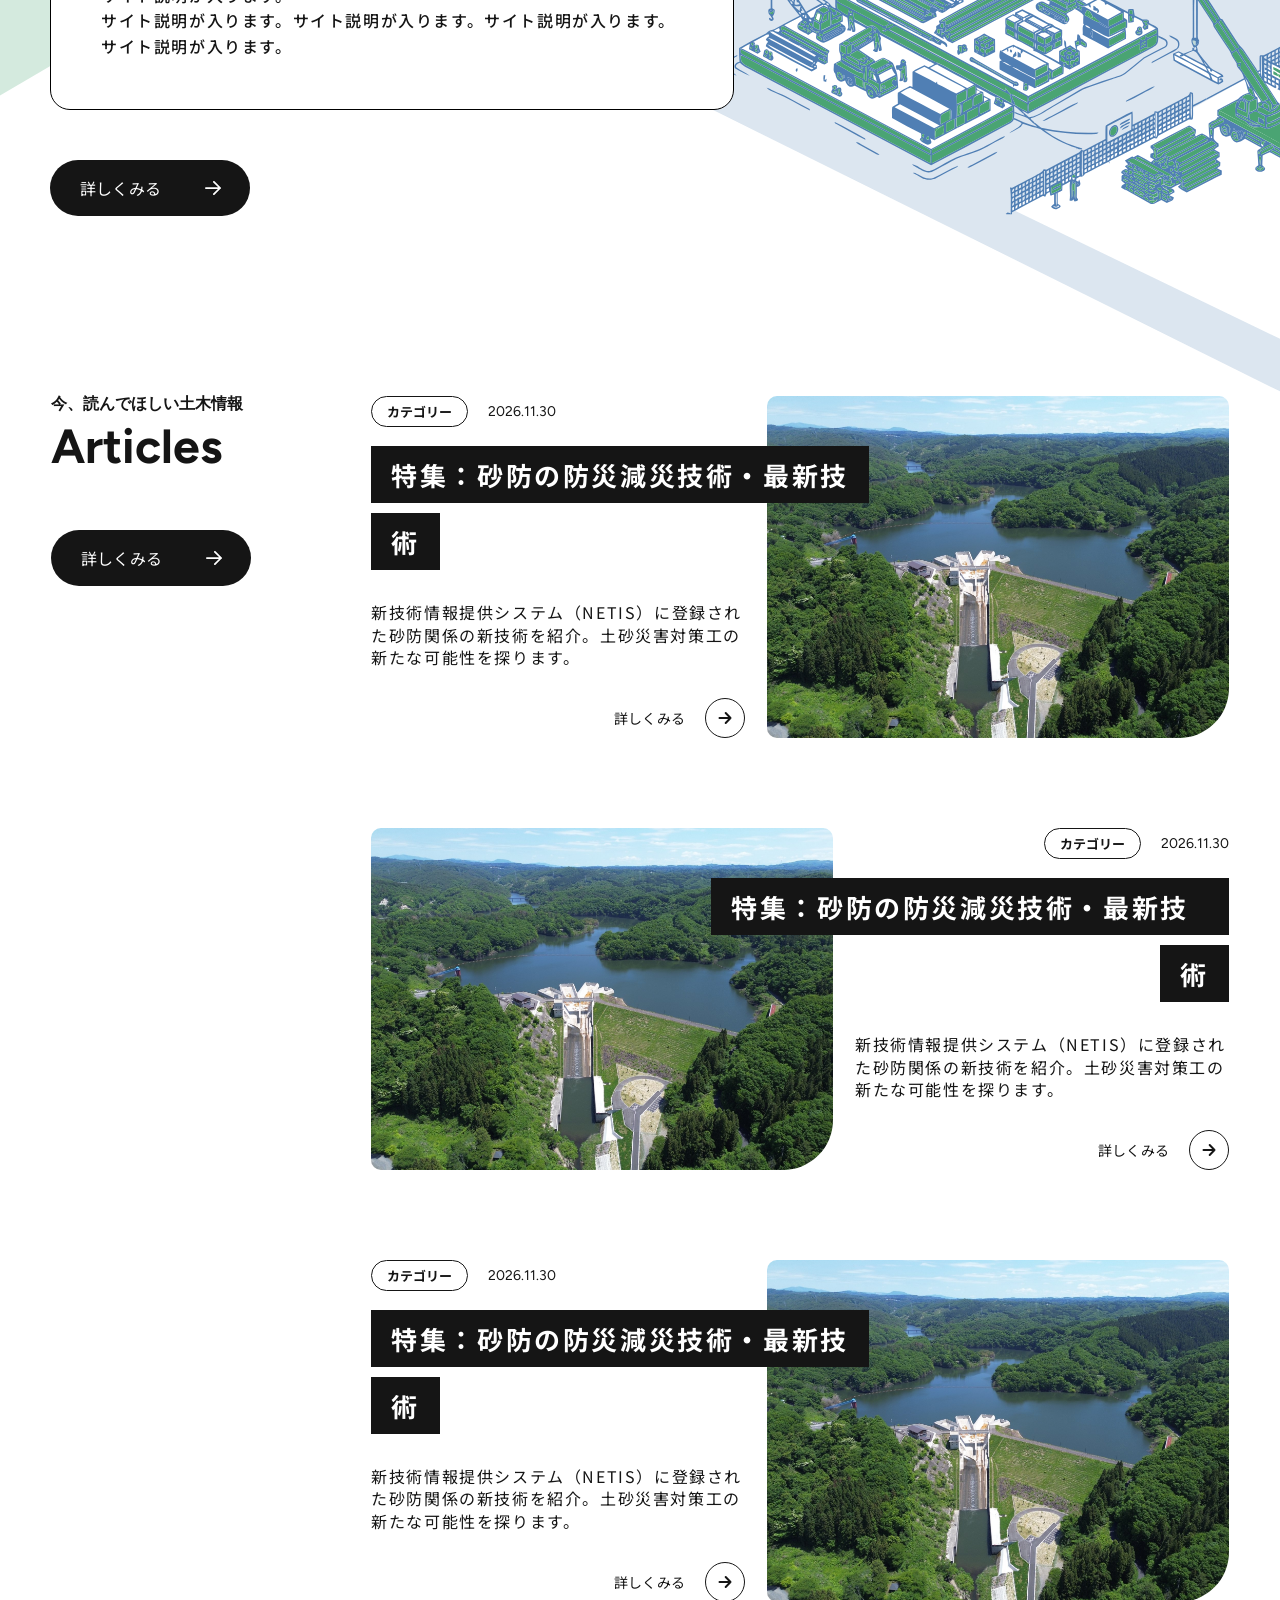
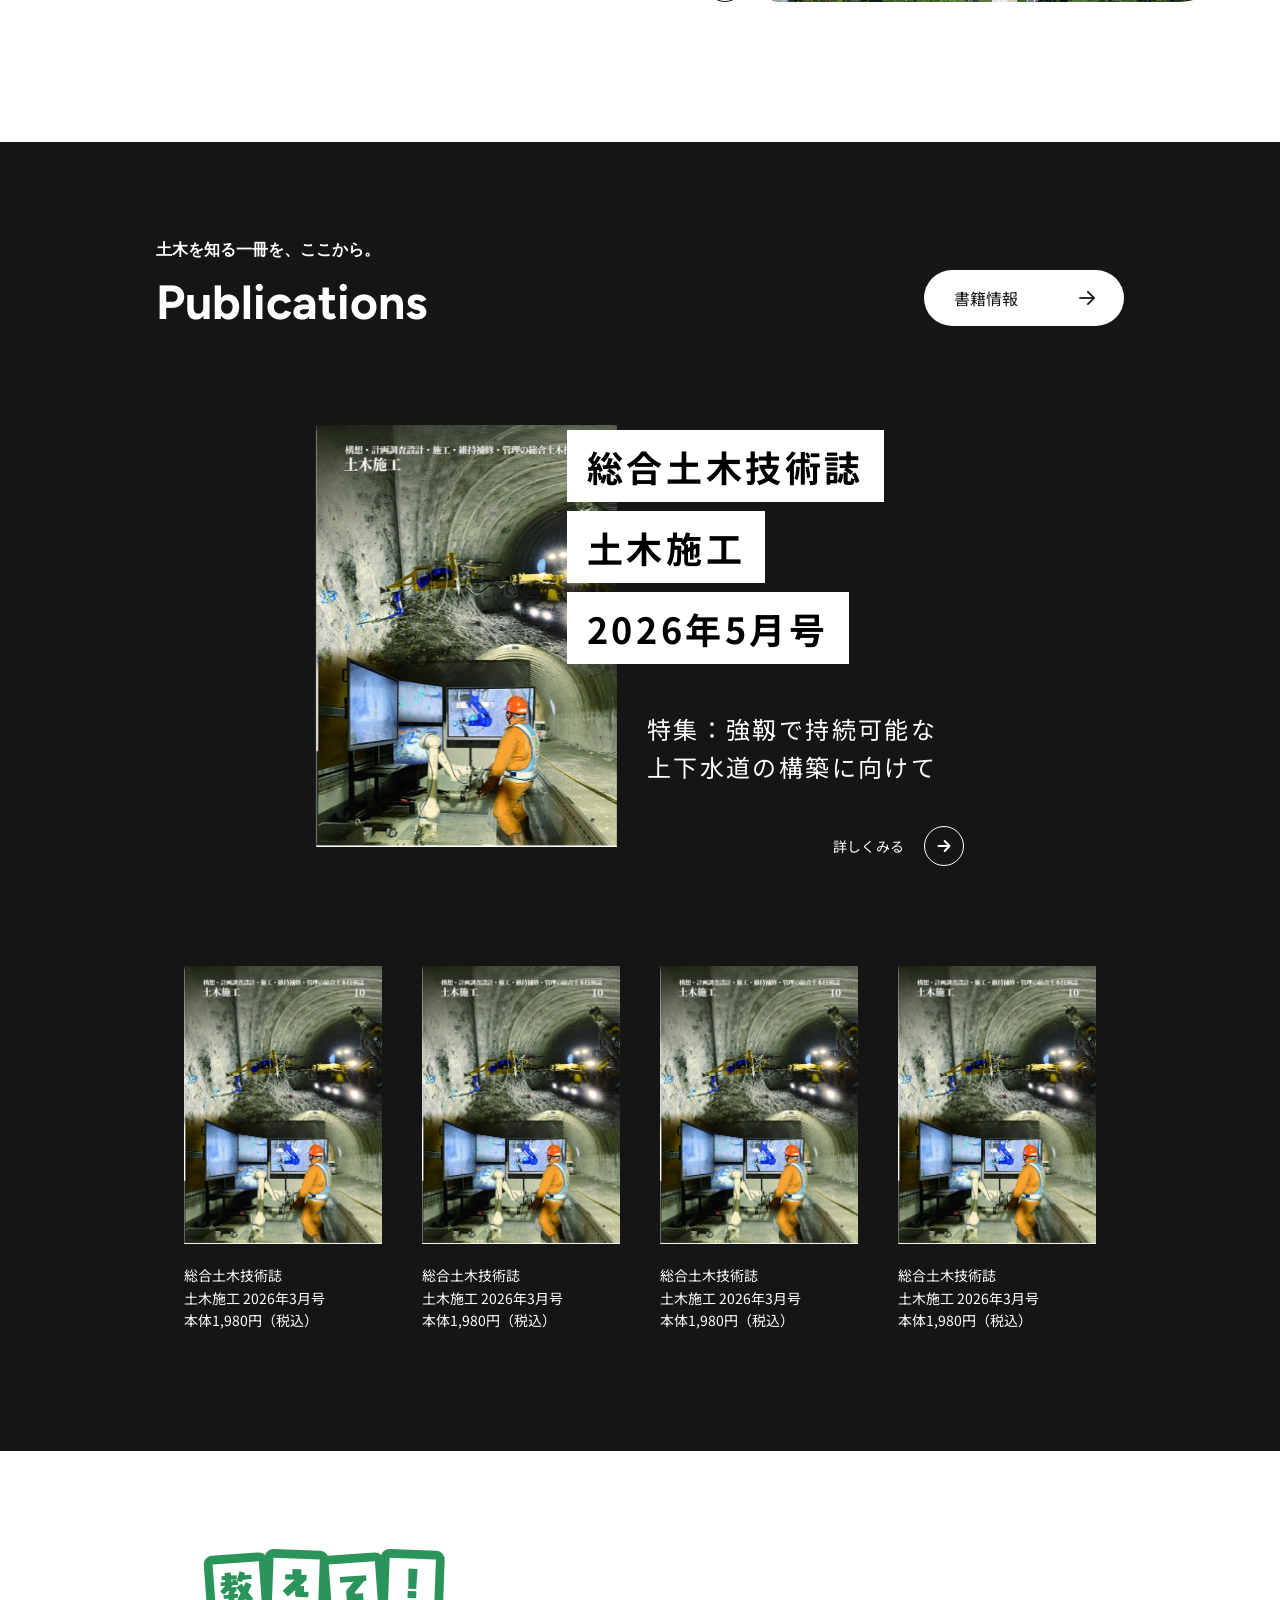
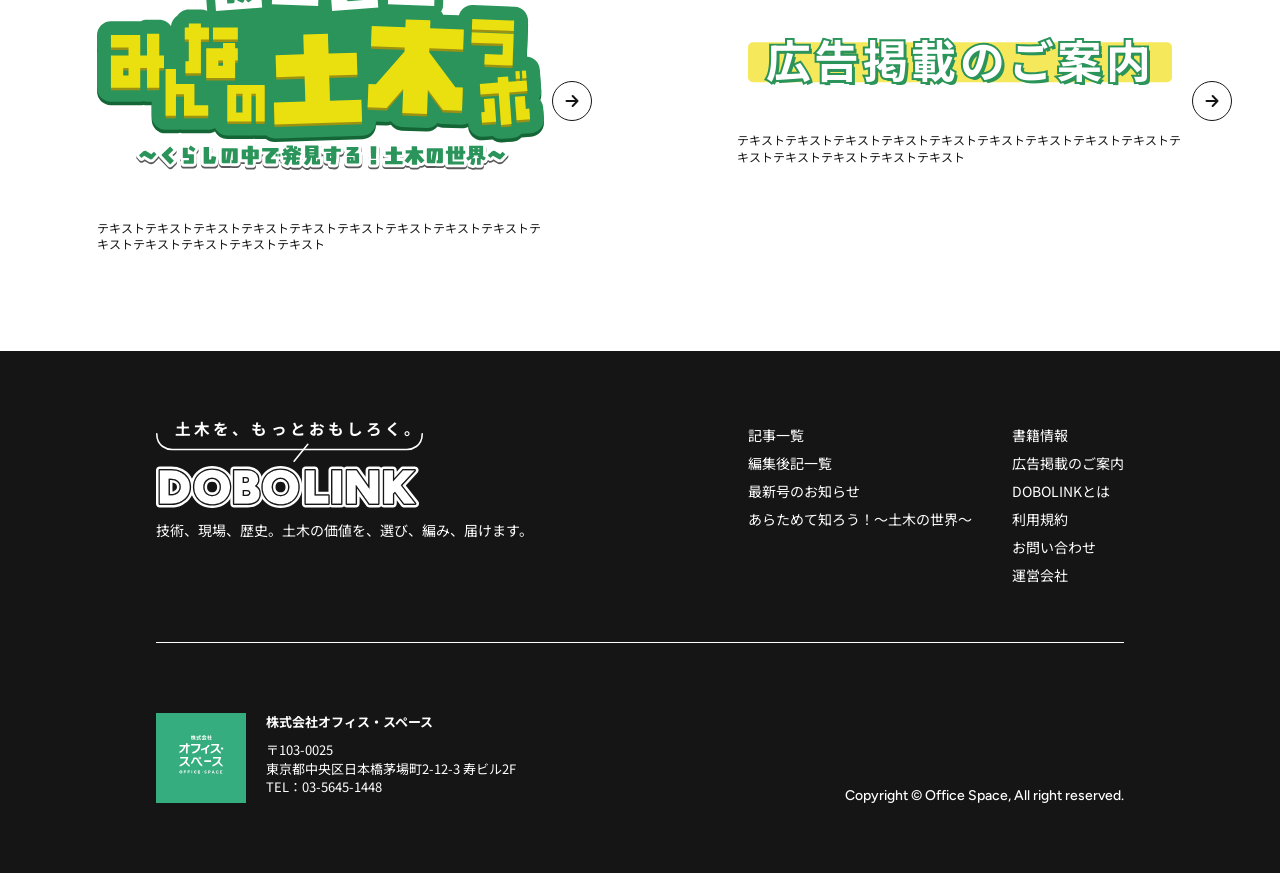
==== commit bf19b381: "共通パーツインクルード化" ====
--- a/index.html
+++ b/index.html
@@ -25,17 +25,7 @@
     </noscript>
   </head>
   <body>
-    <button
-      class="menu-btn"
-      type="button"
-      aria-expanded="false"
-      aria-controls="global-nav"
-      aria-label="メニューを開く"
-    >
-      <span></span>
-      <span></span>
-      <span></span>
-    </button>
+    <div data-include="include/menu.html"></div>
 
     <header class="hero">
       <div class="hero-brand">
@@ -333,195 +323,10 @@
           </li>
         </ul>
       </section>
-
-      <section class="promos" aria-label="関連コンテンツ">
-        <a class="promo reveal" id="lab" href="#lab">
-          <span class="promo-body">
-            <img
-              class="lab-logo"
-              src="images/logo_dobokulab.svg"
-              alt="教えて！みんなの土木ラボ　くらしの中で発見する！土木の世界"
-              width="447"
-              height="222"
-            />
-            <span class="promo-text"
-              >テキストテキストテキストテキストテキストテキストテキストテキストテキストテキストテキストテキストテキストテキスト</span
-            >
-          </span>
-          <img
-            class="promo-arrow"
-            src="images/arrow-circle.svg"
-            alt=""
-            width="40"
-            height="40"
-          />
-        </a>
-        <a class="promo promo-ad reveal" href="#ad">
-          <span class="promo-body">
-            <span class="ad-title">広告掲載のご案内</span>
-            <span class="promo-text"
-              >テキストテキストテキストテキストテキストテキストテキストテキストテキストテキストテキストテキストテキストテキスト</span
-            >
-          </span>
-          <img
-            class="promo-arrow"
-            src="images/arrow-circle.svg"
-            alt=""
-            width="40"
-            height="40"
-          />
-        </a>
-      </section>
     </main>
-
-    <footer class="site-footer">
-      <div class="footer-top">
-        <div class="footer-brand reveal">
-          <p class="tagline is-light">
-            <span class="tagline-text">土木を、もっとおもしろく。</span>
-            <img
-              class="tagline-line"
-              src="images/catch-line-white.svg"
-              alt=""
-              width="268"
-              height="28"
-            />
-          </p>
-          <img
-            class="brand-logo is-footer"
-            src="images/logo-dobolink-white.svg"
-            alt="DOBOLINK"
-            width="263"
-            height="42"
-          />
-          <p class="brand-lead">
-            技術、現場、歴史。土木の価値を、選び、編み、届けます。
-          </p>
-        </div>
-        <nav class="footer-nav reveal" aria-label="フッター">
-          <ul>
-            <li><a href="#articles">記事一覧</a></li>
-            <li><a href="#articles">編集後記一覧</a></li>
-            <li><a href="#publications">最新号のお知らせ</a></li>
-            <li><a href="#lab">あらためて知ろう！〜土木の世界〜</a></li>
-          </ul>
-          <ul>
-            <li><a href="#publications">書籍情報</a></li>
-            <li><a href="#ad">広告掲載のご案内</a></li>
-            <li><a href="#about">DOBOLINKとは</a></li>
-            <li><a href="#terms">利用規約</a></li>
-            <li><a href="#contact">お問い合わせ</a></li>
-            <li><a href="#company">運営会社</a></li>
-          </ul>
-        </nav>
-      </div>
-      <div class="footer-bottom reveal">
-        <div class="company" id="company">
-          <img
-            src="images/logo-office.svg"
-            alt="株式会社オフィス・スペース"
-            width="90"
-            height="90"
-          />
-          <div>
-            <p class="company-name">株式会社オフィス・スペース</p>
-            <p>
-              〒103-0025　<br />東京都中央区日本橋茅場町2-12-3 寿ビル2F<br />TEL：03-5645-1448
-            </p>
-          </div>
-        </div>
-        <p class="copyright">Copyright © Office Space, All right reserved.</p>
-      </div>
-    </footer>
-
-    <div class="nav-overlay" id="global-nav" hidden>
-      <div
-        class="nav-panel"
-        role="dialog"
-        aria-modal="true"
-        aria-label="メニュー"
-      >
-        <div class="nav-panel__inner">
-          <nav class="global-nav" aria-label="メインメニュー">
-            <a href="#about">DOBOLINKとは？</a>
-            <a href="#articles">記事一覧</a>
-            <a href="#articles">編集後記一覧</a>
-            <a href="#publications">最新号のお知らせ</a>
-            <a href="#publications">書籍情報</a>
-            <a href="#lab">あらためて知ろう！〜土木の世界〜</a>
-            <a href="#ad">メディア掲載について</a>
-          </nav>
-          <div class="nav-aside">
-            <div class="nav-brand">
-              <p class="tagline">
-                <span class="tagline-text"
-                  >土木を、もっと<span class="em">おもしろく。</span></span
-                >
-                <img
-                  class="tagline-line"
-                  src="images/catch-line.svg"
-                  alt=""
-                  width="308"
-                  height="33"
-                />
-              </p>
-              <img
-                class="brand-logo"
-                src="images/logo-dobolink.svg"
-                alt="DOBOLINK"
-                width="416"
-                height="67"
-              />
-              <p class="brand-lead">
-                技術、現場、歴史。土木の価値を、選び、編み、届けます。
-              </p>
-            </div>
-            <div class="company">
-              <img src="images/logo-office.svg" alt="" width="90" height="90" />
-              <div>
-                <p class="company-name">株式会社オフィス・スペース</p>
-                <p>
-                  〒103-0025　<br />東京都中央区日本橋茅場町2-12-3 寿ビル2F<br />TEL：03-5645-1448
-                </p>
-              </div>
-            </div>
-          </div>
-          <ul class="nav-sub">
-            <li>
-              <a href="#terms"
-                ><img
-                  src="images/dot-green.svg"
-                  alt=""
-                  width="10"
-                  height="10"
-                />利用規約</a
-              >
-            </li>
-            <li>
-              <a href="#company"
-                ><img
-                  src="images/dot-green.svg"
-                  alt=""
-                  width="10"
-                  height="10"
-                />運営会社</a
-              >
-            </li>
-            <li>
-              <a href="#contact"
-                ><img
-                  src="images/dot-green.svg"
-                  alt=""
-                  width="10"
-                  height="10"
-                />お問い合わせ</a
-              >
-            </li>
-          </ul>
-        </div>
-      </div>
-    </div>
-
+    <div data-include="include/footer.html"></div>
+
+    <script src="js/include.js"></script>
     <script src="js/main.js"></script>
   </body>
 </html>
--- a/css/style.css
+++ b/css/style.css
@@ -1213,10 +1213,6 @@
     transform: translateX(-50%);
   }
 
-  body {
-    padding-bottom: calc(min(530px, 100vw - 32px) * 211 / 530 + 36px);
-  }
-
   .about::after {
     top: auto;
     bottom: -7vw;
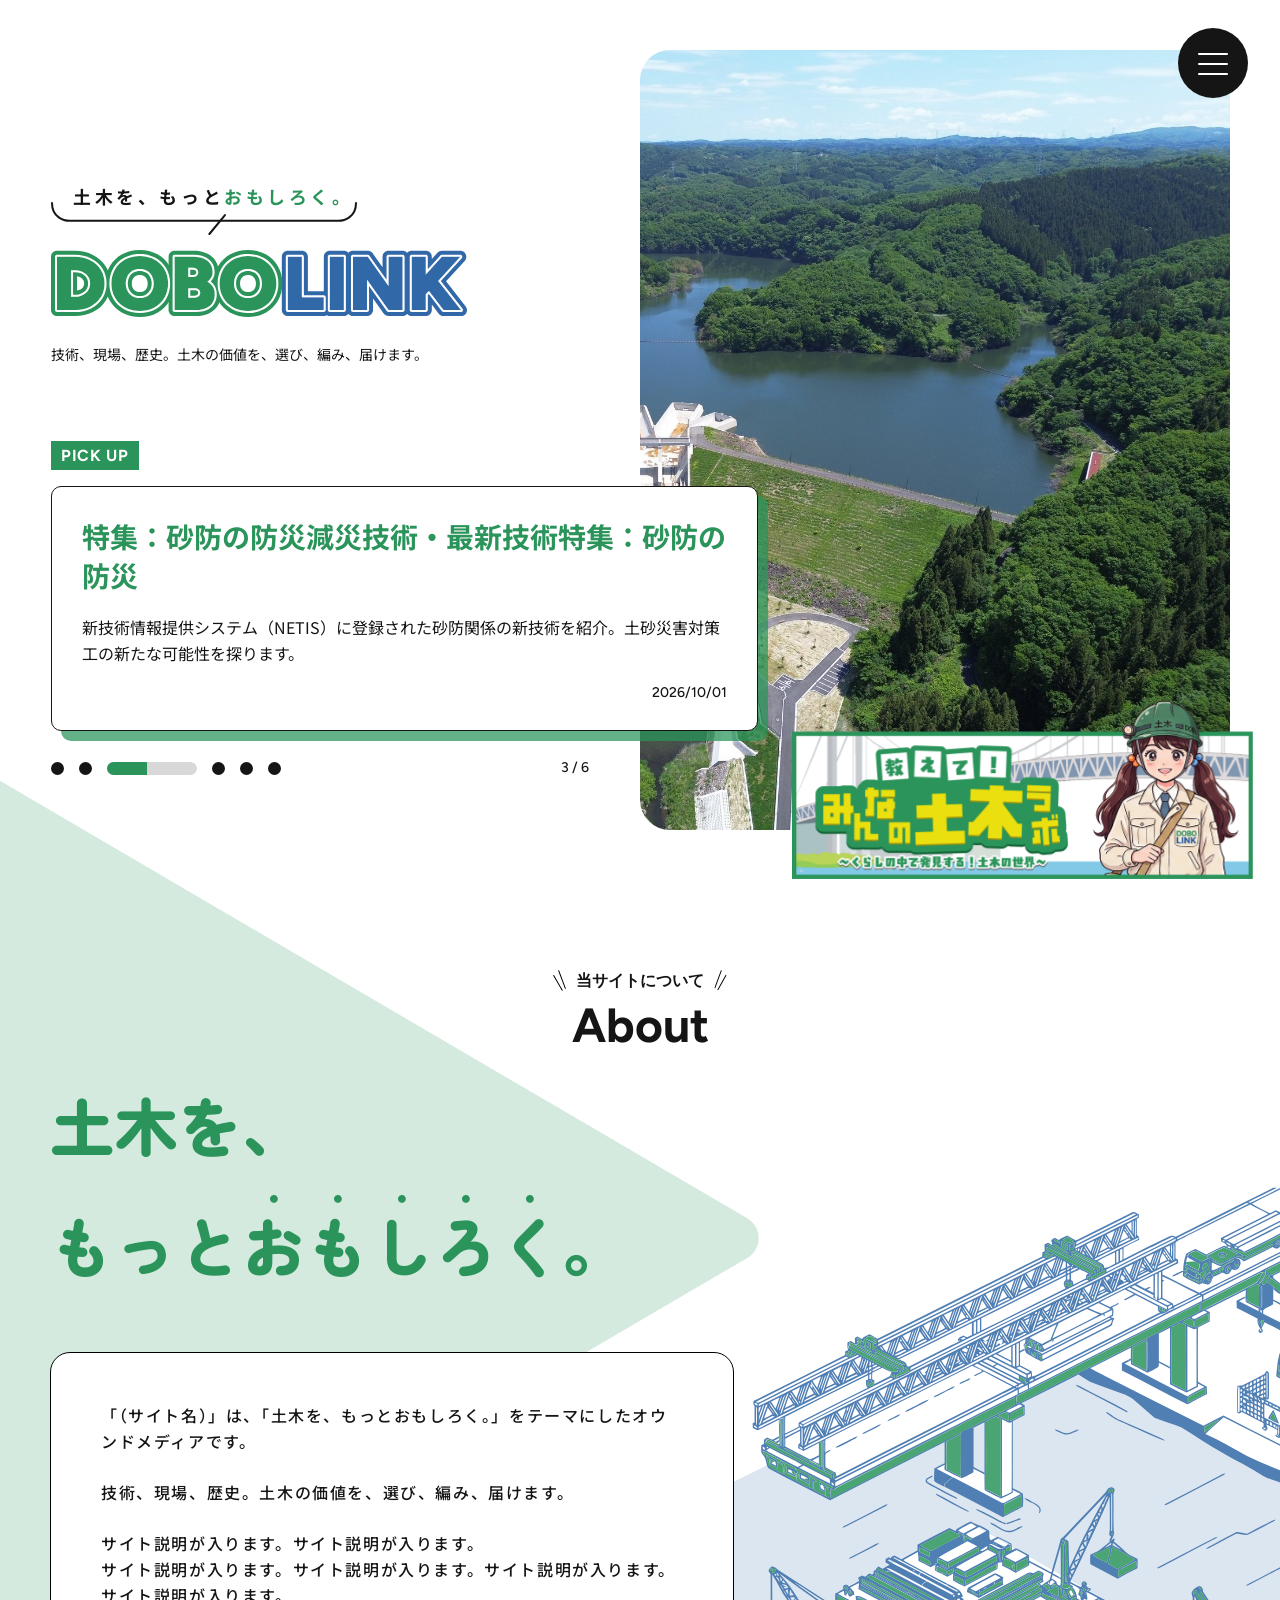
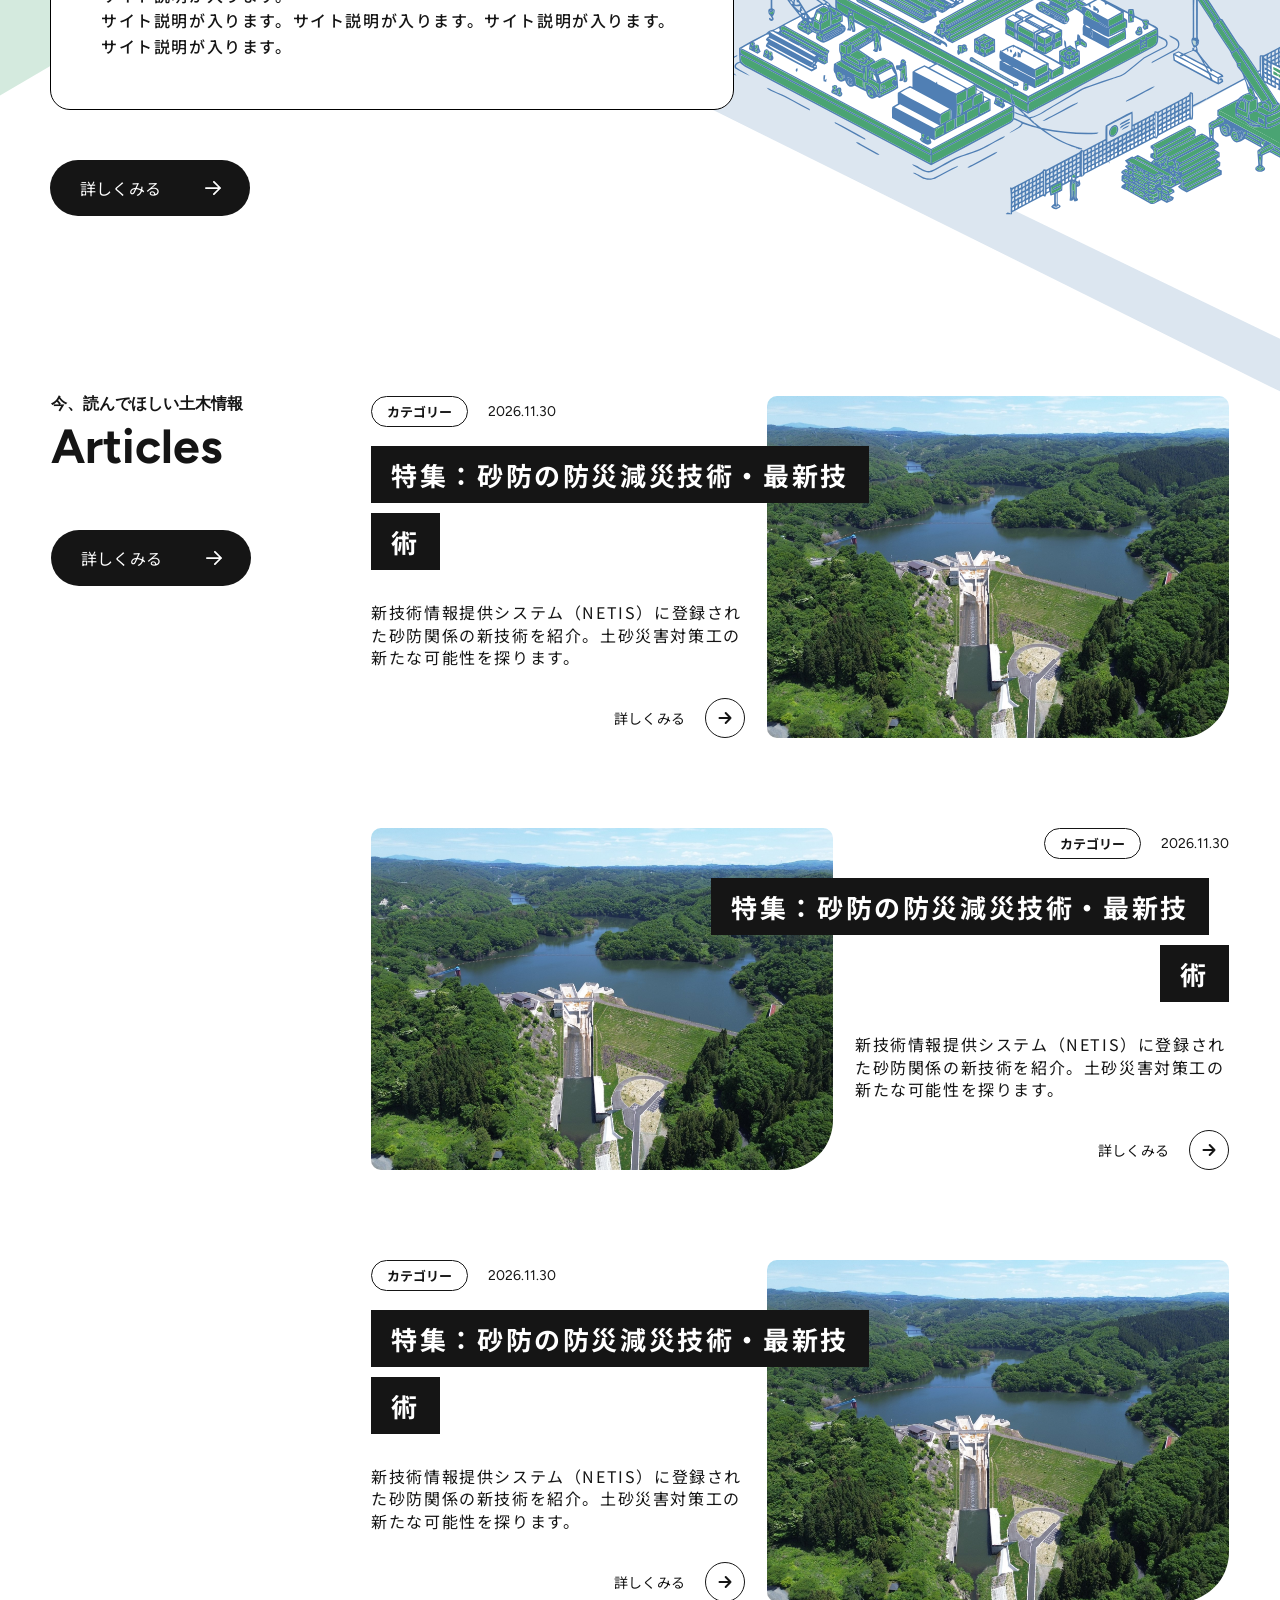
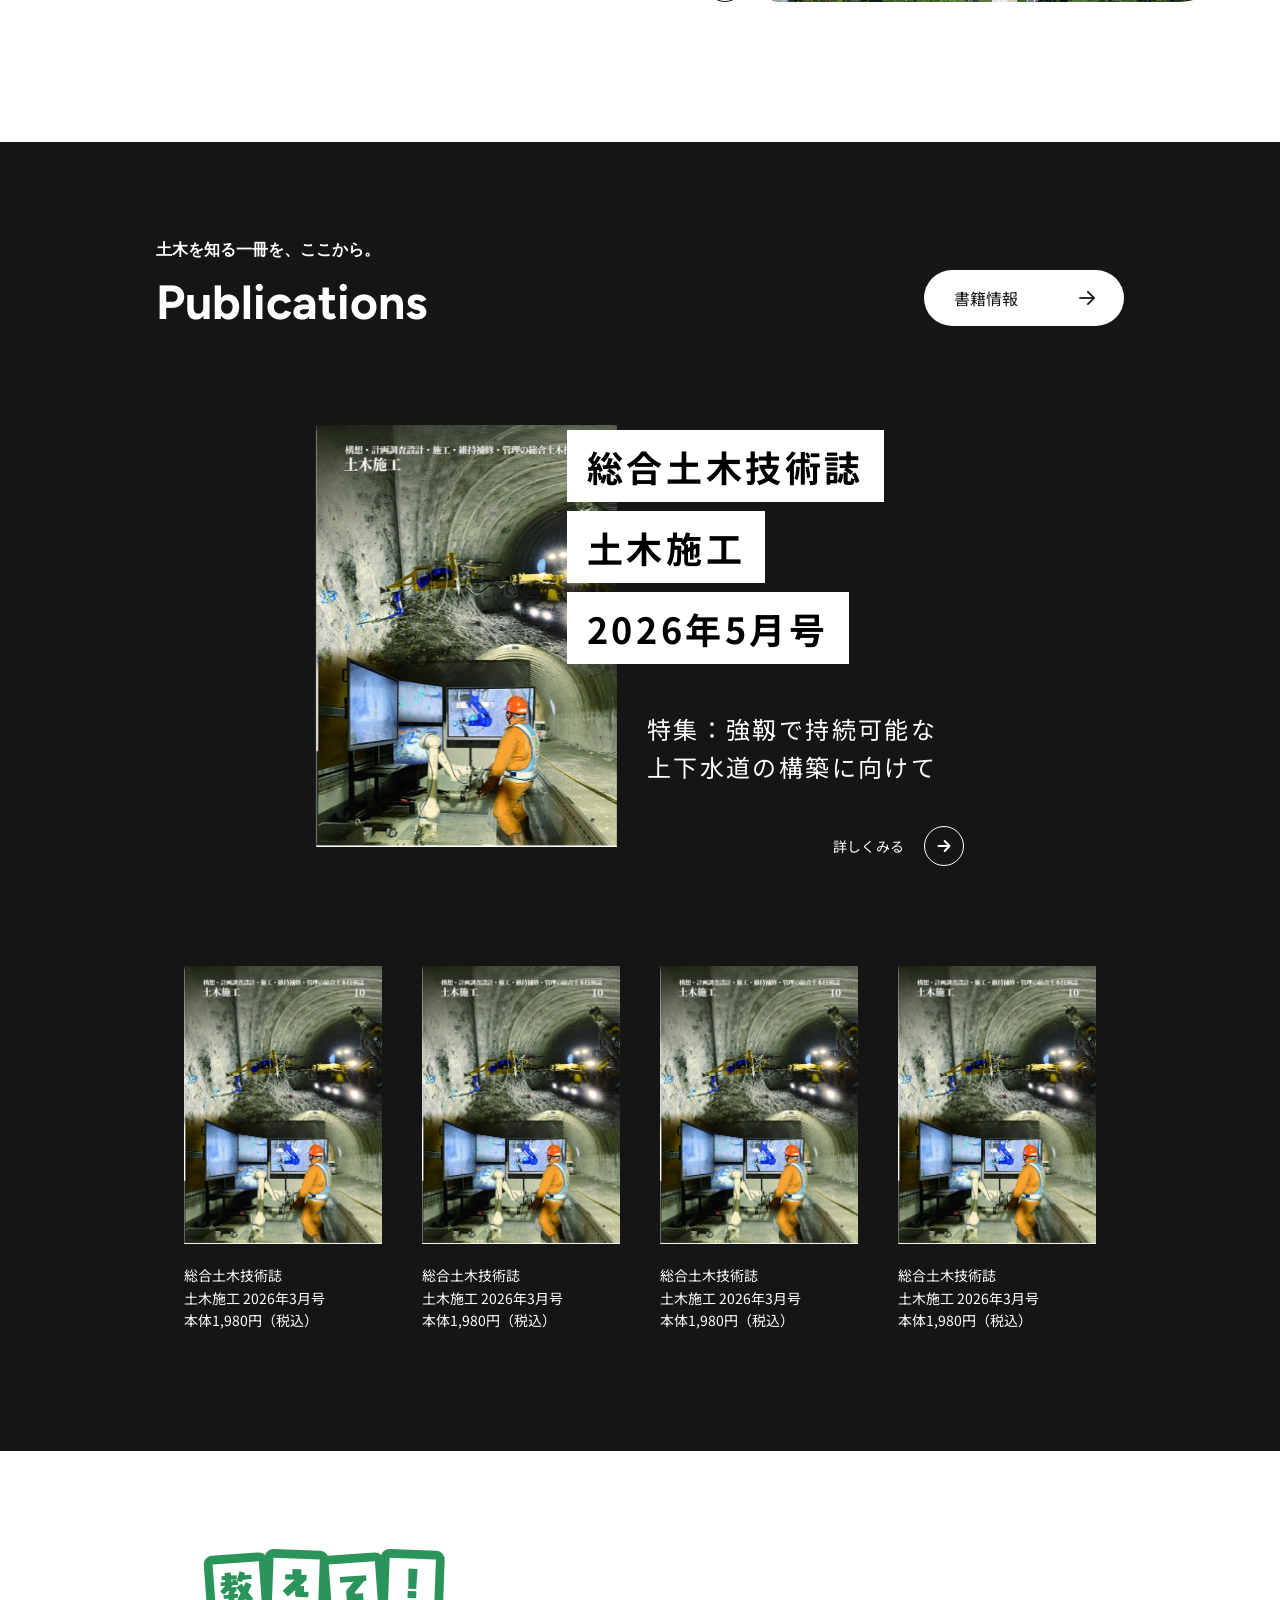
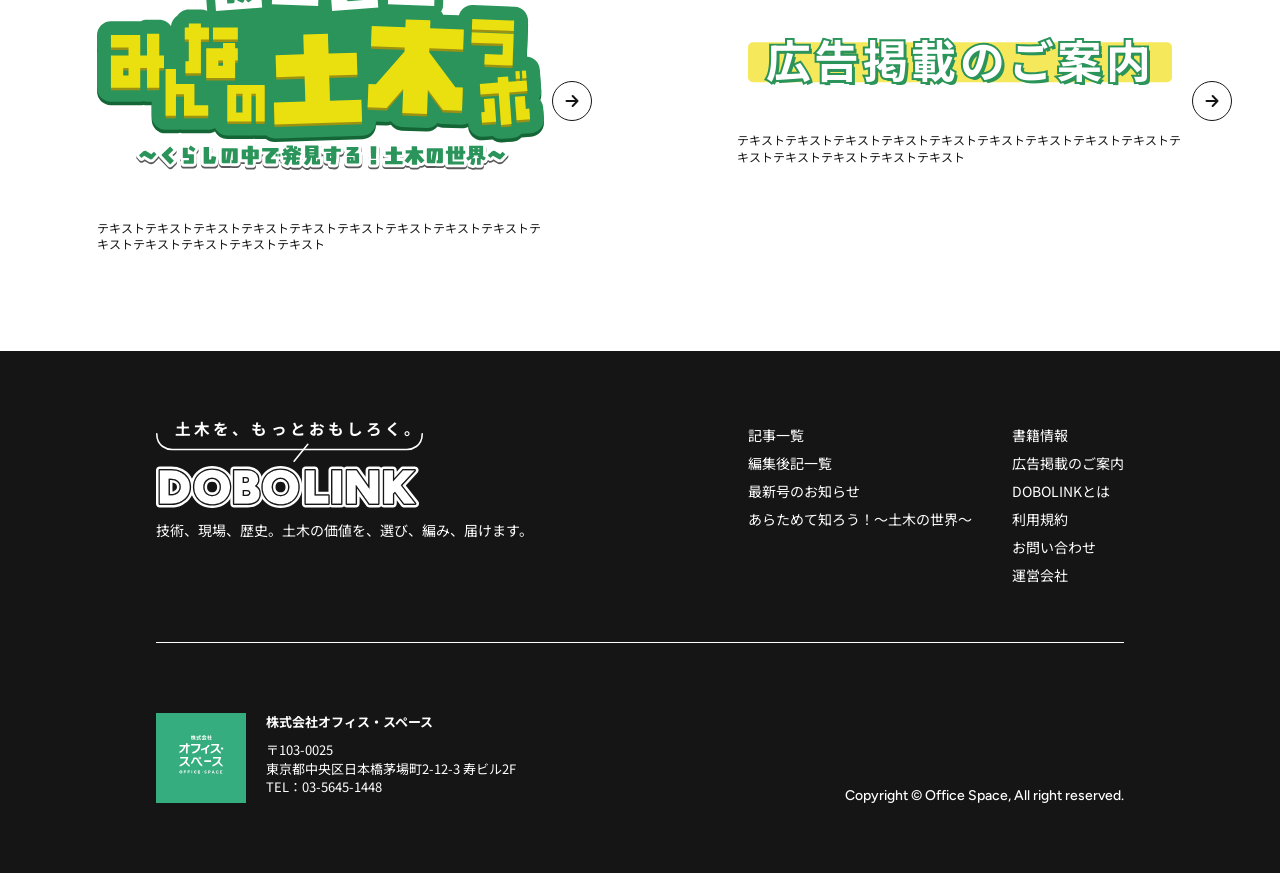
==== commit 2a3a8008: "CSSをBEM化" ====
--- a/index.html
+++ b/index.html
@@ -28,13 +28,13 @@
     <div data-include="include/menu.html"></div>
 
     <header class="hero">
-      <div class="hero-brand">
+      <div class="hero__brand">
         <p class="tagline reveal">
-          <span class="tagline-text"
-            >土木を、もっと<span class="em">おもしろく。</span></span
+          <span class="tagline__text"
+            >土木を、もっと<span class="tagline__em">おもしろく。</span></span
           >
           <img
-            class="tagline-line"
+            class="tagline__line"
             src="images/catch-line.svg"
             alt=""
             width="308"
@@ -53,27 +53,28 @@
         </p>
       </div>
 
-      <figure class="hero-visual reveal reveal-scale"></figure>
+      <figure class="hero__visual reveal reveal--scale"></figure>
 
       <section class="pickup reveal" aria-label="ピックアップ">
-        <p class="pickup-label">PICK UP</p>
-        <div class="pickup-card">
-          <div class="pickup-window">
-            <div class="pickup-track"></div>
-          </div>
-        </div>
-        <div class="pickup-nav">
+        <p class="pickup__label">PICK UP</p>
+        <div class="pickup__card">
+          <div class="pickup__window">
+            <div class="pickup__track"></div>
+          </div>
+        </div>
+        <div class="pickup__nav">
           <div
-            class="pickup-dots"
+            class="pickup__dots"
             role="tablist"
             aria-label="ピックアップのスライド"
           ></div>
-          <p class="pickup-count" data-pickup-count>3 / 6</p>
+          <p class="pickup__count" data-pickup-count>3 / 6</p>
         </div>
       </section>
 
-      <a class="hero-banner reveal" href="#lab">
+      <a class="hero__banner reveal" href="#lab">
         <img
+          class="hero__banner-image"
           src="images/banner.png"
           alt="教えて！みんなの土木ラボ　くらしの中で発見する！土木の世界"
           width="530"
@@ -85,22 +86,34 @@
     <main class="top">
       <section class="about" id="about" aria-labelledby="about-title">
         <div class="about__inner">
-          <div class="section-label reveal">
-            <img src="images/bracket-left.svg" alt="" width="13" height="21" />
-            <p>当サイトについて</p>
-            <img src="images/bracket-right.svg" alt="" width="13" height="21" />
-          </div>
-          <p class="about-en reveal">About</p>
-          <div class="about-layout">
-            <div class="about-copy">
-              <h2 class="about-title reveal" id="about-title">
-                <span>土木を、</span
-                ><span class="about-title-em"
+          <div class="about__label reveal">
+            <img
+              class="about__mark"
+              src="images/bracket-left.svg"
+              alt=""
+              width="13"
+              height="21"
+            />
+            <p class="about__label-text">当サイトについて</p>
+            <img
+              class="about__mark"
+              src="images/bracket-right.svg"
+              alt=""
+              width="13"
+              height="21"
+            />
+          </div>
+          <p class="about__en reveal">About</p>
+          <div class="about__layout">
+            <div class="about__copy">
+              <h2 class="about__title reveal" id="about-title">
+                <span class="about__line">土木を、</span
+                ><span class="about__line about__line--accent"
                   >もっと<ruby>おもしろく<rt>・・・・・</rt></ruby
                   >。</span
                 >
               </h2>
-              <div class="about-box reveal">
+              <div class="about__box reveal">
                 <p>
                   「（サイト名）」は、「土木を、もっとおもしろく。」をテーマにしたオウンドメディアです。
                 </p>
@@ -111,6 +124,7 @@
               </div>
               <a class="btn-pill reveal" href="#about"
                 >詳しくみる<img
+                  class="btn-pill__icon"
                   src="images/arrow-white.svg"
                   alt=""
                   width="16"
@@ -122,43 +136,45 @@
       </section>
 
       <section class="articles" id="articles" aria-labelledby="articles-title">
-        <div class="articles-layout">
-          <div class="articles-intro">
-            <div class="articles-title-wrap reveal">
+        <div class="articles__layout">
+          <div class="articles__intro">
+            <div class="articles__heading reveal">
               <p class="eyebrow">今、読んでほしい土木情報</p>
               <h2 class="display" id="articles-title">Articles</h2>
             </div>
             <a class="btn-pill reveal" href="#articles"
               >詳しくみる<img
+                class="btn-pill__icon"
                 src="images/arrow-white.svg"
                 alt=""
                 width="16"
                 height="18"
             /></a>
           </div>
-          <div class="article-list">
+          <div class="articles__list">
             <article class="article">
               <img
-                class="article-photo reveal reveal-right"
+                class="article__photo reveal reveal--right"
                 src="images/hero.jpg"
                 alt="ダムと周囲の緑地を上空から見た写真"
                 width="1800"
                 height="1350"
               />
-              <div class="article-copy reveal reveal-left">
-                <div class="article-meta">
-                  <span class="category">カテゴリー</span>
-                  <time datetime="2026-11-30">2026.11.30</time>
-                </div>
-                <h3 class="article-titles">
+              <div class="article__copy reveal reveal--left">
+                <div class="article__meta">
+                  <span class="article__category">カテゴリー</span>
+                  <time class="article__date" datetime="2026-11-30">2026.11.30</time>
+                </div>
+                <h3 class="article__title">
                   特集：砂防の防災減災技術・最新技術
                 </h3>
-                <div class="article-foot">
-                  <p>
+                <div class="article__foot">
+                  <p class="article__text">
                     新技術情報提供システム（NETIS）に登録された砂防関係の新技術を紹介。土砂災害対策工の新たな可能性を探ります。
                   </p>
                   <a class="text-link" href="#articles"
                     >詳しくみる<img
+                      class="text-link__icon"
                       src="images/arrow-circle.svg"
                       alt=""
                       width="40"
@@ -168,28 +184,29 @@
               </div>
             </article>
 
-            <article class="article is-flip">
+            <article class="article article--flip">
               <img
-                class="article-photo reveal reveal-left"
+                class="article__photo reveal reveal--left"
                 src="images/hero.jpg"
                 alt="ダムと周囲の緑地を上空から見た写真"
                 width="1800"
                 height="1350"
               />
-              <div class="article-copy reveal reveal-right">
-                <div class="article-meta">
-                  <span class="category">カテゴリー</span>
-                  <time datetime="2026-11-30">2026.11.30</time>
-                </div>
-                <h3 class="article-titles">
+              <div class="article__copy reveal reveal--right">
+                <div class="article__meta">
+                  <span class="article__category">カテゴリー</span>
+                  <time class="article__date" datetime="2026-11-30">2026.11.30</time>
+                </div>
+                <h3 class="article__title">
                   特集：砂防の防災減災技術・最新技術
                 </h3>
-                <div class="article-foot">
-                  <p>
+                <div class="article__foot">
+                  <p class="article__text">
                     新技術情報提供システム（NETIS）に登録された砂防関係の新技術を紹介。土砂災害対策工の新たな可能性を探ります。
                   </p>
                   <a class="text-link" href="#articles"
                     >詳しくみる<img
+                      class="text-link__icon"
                       src="images/arrow-circle.svg"
                       alt=""
                       width="40"
@@ -201,26 +218,27 @@
 
             <article class="article">
               <img
-                class="article-photo reveal reveal-right"
+                class="article__photo reveal reveal--right"
                 src="images/hero.jpg"
                 alt="ダムと周囲の緑地を上空から見た写真"
                 width="1800"
                 height="1350"
               />
-              <div class="article-copy reveal reveal-left">
-                <div class="article-meta">
-                  <span class="category">カテゴリー</span>
-                  <time datetime="2026-11-30">2026.11.30</time>
-                </div>
-                <h3 class="article-titles">
+              <div class="article__copy reveal reveal--left">
+                <div class="article__meta">
+                  <span class="article__category">カテゴリー</span>
+                  <time class="article__date" datetime="2026-11-30">2026.11.30</time>
+                </div>
+                <h3 class="article__title">
                   特集：砂防の防災減災技術・最新技術
                 </h3>
-                <div class="article-foot">
-                  <p>
+                <div class="article__foot">
+                  <p class="article__text">
                     新技術情報提供システム（NETIS）に登録された砂防関係の新技術を紹介。土砂災害対策工の新たな可能性を探ります。
                   </p>
                   <a class="text-link" href="#articles"
                     >詳しくみる<img
+                      class="text-link__icon"
                       src="images/arrow-circle.svg"
                       alt=""
                       width="40"
@@ -238,13 +256,14 @@
         id="publications"
         aria-labelledby="publications-title"
       >
-        <div class="publications-head reveal">
+        <div class="publications__head reveal">
           <div>
             <p class="eyebrow">土木を知る一冊を、ここから。</p>
             <h2 class="display" id="publications-title">Publications</h2>
           </div>
-          <a class="btn-pill is-light" href="#publications"
+          <a class="btn-pill btn-pill--light" href="#publications"
             >書籍情報<img
+              class="btn-pill__icon"
               src="images/arrow-dark.svg"
               alt=""
               width="16"
@@ -254,20 +273,22 @@
 
         <div class="featured reveal">
           <img
+            class="featured__cover"
             src="images/magazine.jpg"
             alt="土木施工 2026年5月号の表紙"
             width="800"
             height="1122"
           />
-          <div class="featured-copy">
-            <p class="featured-labels">
+          <div class="featured__copy">
+            <p class="featured__label">
               総合土木技術誌<br />土木施工<br />2026年5月号
             </p>
-            <p class="featured-lead">
+            <p class="featured__lead">
               特集：強靱で持続可能な<br />上下水道の構築に向けて
             </p>
-            <a class="text-link is-light" href="#publications"
+            <a class="text-link text-link--light" href="#publications"
               >詳しくみる<img
+                class="text-link__icon"
                 src="images/arrow-circle-light.svg"
                 alt=""
                 width="40"
@@ -277,47 +298,51 @@
         </div>
 
         <ul class="book-list">
-          <li class="reveal">
-            <img
+          <li class="book-list__item reveal">
+            <img
+              class="book-list__cover"
               src="images/magazine.jpg"
               alt="土木施工 2026年3月号の表紙"
               width="800"
               height="1122"
             />
-            <p>
+            <p class="book-list__text">
               総合土木技術誌<br />土木施工 2026年3月号<br />本体1,980円（税込）
             </p>
           </li>
-          <li class="reveal">
-            <img
+          <li class="book-list__item reveal">
+            <img
+              class="book-list__cover"
               src="images/magazine.jpg"
               alt="土木施工 2026年3月号の表紙"
               width="800"
               height="1122"
             />
-            <p>
+            <p class="book-list__text">
               総合土木技術誌<br />土木施工 2026年3月号<br />本体1,980円（税込）
             </p>
           </li>
-          <li class="reveal">
-            <img
+          <li class="book-list__item reveal">
+            <img
+              class="book-list__cover"
               src="images/magazine.jpg"
               alt="土木施工 2026年3月号の表紙"
               width="800"
               height="1122"
             />
-            <p>
+            <p class="book-list__text">
               総合土木技術誌<br />土木施工 2026年3月号<br />本体1,980円（税込）
             </p>
           </li>
-          <li class="reveal">
-            <img
+          <li class="book-list__item reveal">
+            <img
+              class="book-list__cover"
               src="images/magazine.jpg"
               alt="土木施工 2026年3月号の表紙"
               width="800"
               height="1122"
             />
-            <p>
+            <p class="book-list__text">
               総合土木技術誌<br />土木施工 2026年3月号<br />本体1,980円（税込）
             </p>
           </li>
--- a/css/style.css
+++ b/css/style.css
@@ -31,7 +31,7 @@
   line-height: 1.6;
 }
 
-body.is-locked {
+body.u-scroll-lock {
   overflow: hidden;
 }
 
@@ -66,9 +66,18 @@
   border-radius: 50%;
   background: var(--black);
   padding: 0;
-}
-
-.menu-btn span {
+  transition:
+    background-color 0.3s ease,
+    scale 0.3s ease;
+}
+
+.menu-btn:hover,
+.menu-btn:focus-visible {
+  background: var(--green);
+  scale: 1.06;
+}
+
+.menu-btn__line {
   position: absolute;
   left: 50%;
   top: 50%;
@@ -82,23 +91,23 @@
     opacity 0.2s ease;
 }
 
-.menu-btn span:nth-child(1) {
+.menu-btn__line:nth-child(1) {
   transform: translateY(-10px);
 }
 
-.menu-btn span:nth-child(3) {
+.menu-btn__line:nth-child(3) {
   transform: translateY(10px);
 }
 
-.menu-btn.is-open span:nth-child(1) {
+.menu-btn--open .menu-btn__line:nth-child(1) {
   transform: rotate(45deg);
 }
 
-.menu-btn.is-open span:nth-child(2) {
+.menu-btn--open .menu-btn__line:nth-child(2) {
   opacity: 0;
 }
 
-.menu-btn.is-open span:nth-child(3) {
+.menu-btn--open .menu-btn__line:nth-child(3) {
   transform: rotate(-45deg);
 }
 
@@ -117,7 +126,7 @@
   gap: 80px;
 }
 
-.hero-brand {
+.hero__brand {
   display: flex;
   flex-direction: column;
   align-items: flex-start;
@@ -135,16 +144,16 @@
   line-height: 1;
 }
 
-.tagline-text {
+.tagline__text {
   position: relative;
   z-index: 1;
 }
 
-.tagline .em {
+.tagline__em {
   color: var(--green);
 }
 
-.tagline-line {
+.tagline__line {
   position: absolute;
   left: 0;
   top: 14px;
@@ -163,7 +172,7 @@
   line-height: 1;
 }
 
-.hero-visual {
+.hero__visual {
   position: absolute;
   top: 0;
   right: 0;
@@ -174,7 +183,7 @@
   translate: 0 var(--hero-shift, 0px);
 }
 
-.hero-visual img {
+.hero__image {
   position: absolute;
   top: 50px;
   right: 50px;
@@ -188,12 +197,12 @@
   transition: opacity 0.45s ease;
 }
 
-.hero-visual img.is-active {
+.hero__image--active {
   opacity: 1;
   z-index: 1;
 }
 
-.hero-visual.is-instant img {
+.hero__visual--instant .hero__image {
   transition: none;
 }
 
@@ -204,7 +213,7 @@
   width: min(800px, 60%);
 }
 
-.pickup-card {
+.pickup__card {
   position: relative;
   margin-top: 16px;
   background: #fff;
@@ -214,24 +223,24 @@
   padding: 30px;
 }
 
-.pickup-window {
+.pickup__window {
   overflow: hidden;
 }
 
-.pickup-track {
+.pickup__track {
   display: flex;
   transition: transform 0.45s ease;
 }
 
-.pickup-track.is-instant {
+.pickup__track--instant {
   transition: none;
 }
 
-.pickup-slide {
+.pickup__slide {
   flex: 0 0 auto;
 }
 
-.pickup-label {
+.pickup__label {
   background: var(--green);
   color: #fff;
   font-family: var(--en);
@@ -243,13 +252,13 @@
   width: fit-content;
 }
 
-.pickup-body {
+.pickup__body {
   display: flex;
   flex-direction: column;
   gap: 20px;
 }
 
-.pickup-title {
+.pickup__title {
   margin: 0;
   color: var(--green);
   font-size: 28px;
@@ -257,12 +266,12 @@
   line-height: 1.4;
 }
 
-.pickup-text {
+.pickup__text {
   font-size: 16px;
   line-height: 1.6;
 }
 
-.pickup-date {
+.pickup__date {
   align-self: flex-end;
   font-family: var(--en);
   font-weight: 500;
@@ -270,7 +279,7 @@
   line-height: 1;
 }
 
-.pickup-nav {
+.pickup__nav {
   display: flex;
   flex-wrap: wrap;
   gap: 10px;
@@ -280,13 +289,13 @@
   margin-top: 30px;
 }
 
-.pickup-dots {
+.pickup__dots {
   display: flex;
   align-items: center;
   gap: 15px;
 }
 
-.pickup-dots button {
+.pickup__dot {
   position: relative;
   width: 13px;
   height: 13px;
@@ -298,12 +307,17 @@
   transition: width 0.3s ease;
 }
 
-.pickup-dots button[aria-selected="true"] {
+.pickup__dot:hover,
+.pickup__dot:focus-visible {
+  background: var(--green);
+}
+
+.pickup__dot[aria-selected="true"] {
   width: 90px;
   background: var(--gray);
 }
 
-.pickup-meter {
+.pickup__meter {
   display: none;
   position: absolute;
   inset: 0 auto 0 0;
@@ -313,11 +327,11 @@
   transform-origin: left center;
 }
 
-.pickup-dots button[aria-selected="true"] .pickup-meter {
+.pickup__dot[aria-selected="true"] .pickup__meter {
   display: block;
 }
 
-.pickup-count {
+.pickup__count {
   font-family: var(--en);
   font-weight: 500;
   font-size: 14px;
@@ -325,7 +339,7 @@
   flex-shrink: 0;
 }
 
-.hero-banner {
+.hero__banner {
   position: fixed;
   right: 27px;
   bottom: 21px;
@@ -333,7 +347,7 @@
   z-index: 15;
 }
 
-.hero-banner img {
+.hero__banner-image {
   width: 100%;
   height: auto;
 }
@@ -388,20 +402,20 @@
   overflow-x: clip;
 }
 
-.about .section-label,
-.about-en {
+.about__label,
+.about__en {
   position: relative;
   z-index: 2;
 }
 
-.section-label {
+.about__label {
   display: flex;
   align-items: center;
   justify-content: center;
   gap: 10px;
 }
 
-.section-label p {
+.about__label-text {
   margin: 0;
   font-family: var(--en);
   font-weight: 700;
@@ -409,12 +423,12 @@
   line-height: 1;
 }
 
-.section-label img {
+.about__mark {
   width: 13px;
   height: 21px;
 }
 
-.about-en {
+.about__en {
   margin: 10px 0 0;
   text-align: center;
   font-family: var(--en);
@@ -423,12 +437,12 @@
   line-height: 1;
 }
 
-.about-layout {
+.about__layout {
   position: relative;
   margin-top: 18px;
 }
 
-.about-copy {
+.about__copy {
   position: relative;
   z-index: 2;
   width: min(710px, 58%);
@@ -438,7 +452,7 @@
   gap: 50px;
 }
 
-.about-title {
+.about__title {
   margin: 0;
   color: var(--green);
   font-family: var(--round);
@@ -447,15 +461,15 @@
   line-height: 1.8;
 }
 
-.about-title span {
+.about__line {
   display: block;
 }
 
-.about-title-em {
-  position: relative;
-}
-
-.about-dots {
+.about__line--accent {
+  position: relative;
+}
+
+.about__dots {
   position: absolute;
   left: 33%;
   top: 0.15em;
@@ -465,7 +479,7 @@
   pointer-events: none;
 }
 
-.about-box {
+.about__box {
   width: 100%;
   border: 1px solid #000;
   border-radius: 20px;
@@ -494,18 +508,19 @@
   line-height: 1;
 }
 
-.btn-pill img {
+.btn-pill__icon {
   width: 14px;
   height: 16px;
   transform: rotate(90deg);
-}
-
-.btn-pill.is-light {
+  transition: transform 0.3s ease;
+}
+
+.btn-pill--light {
   background: #fff;
   color: var(--black);
 }
 
-.about-illust {
+.about__illust {
   position: absolute;
   z-index: 1;
   top: -18px;
@@ -523,14 +538,14 @@
   padding: 40px 0px 140px;
 }
 
-.articles-layout {
+.articles__layout {
   display: grid;
   grid-template-columns: 200px minmax(0, 1fr);
   gap: 80px 120px;
   align-items: start;
 }
 
-.articles-intro {
+.articles__intro {
   position: sticky;
   top: 40px;
   display: flex;
@@ -539,7 +554,7 @@
   gap: 20px;
 }
 
-.articles-title-wrap {
+.articles__heading {
   display: flex;
   flex-direction: column;
   gap: 10px;
@@ -561,16 +576,15 @@
   font-size: 48px;
 }
 
-.articles-intro .btn-pill {
+.articles__intro .btn-pill {
   margin-top: 40px;
   width: 100%;
 }
 
-.article-list {
+.articles__list {
   display: flex;
   flex-direction: column;
   gap: 90px;
-  overflow-x: clip;
 }
 
 .article {
@@ -582,11 +596,11 @@
   align-items: stretch;
 }
 
-.article.is-flip {
+.article--flip {
   grid-template-columns: minmax(200px, 1.165fr) minmax(0, 1fr);
 }
 
-.article-copy {
+.article__copy {
   display: block;
   min-width: 0;
   width: var(--article-title-span);
@@ -594,34 +608,30 @@
   z-index: 1;
 }
 
-.article.is-flip .article-copy {
+.article--flip .article__copy {
   justify-self: end;
   text-align: right;
 }
 
-.article.is-flip .article-titles {
-  box-shadow: 20px 0 0 var(--black);
-}
-
-.article.is-flip .article-meta,
-.article.is-flip .article-foot {
+.article--flip .article__meta,
+.article--flip .article__foot {
   margin-left: auto;
   text-align: left;
 }
 
-.article.is-flip .article-meta {
+.article--flip .article__meta {
   width: fit-content;
   max-width: 100%;
 }
 
-.article-meta {
+.article__meta {
   display: flex;
   align-items: center;
   gap: 20px;
   margin-bottom: 15px;
 }
 
-.category {
+.article__category {
   display: inline-flex;
   align-items: center;
   justify-content: center;
@@ -634,13 +644,13 @@
   line-height: 1;
 }
 
-.article-meta time {
+.article__date {
   font-family: var(--en);
   font-size: 14px;
   line-height: 1;
 }
 
-.article-titles {
+.article__title {
   display: inline;
   margin: 0;
   position: relative;
@@ -656,7 +666,7 @@
   box-decoration-break: clone;
 }
 
-.article-foot {
+.article__foot {
   display: flex;
   flex-direction: column;
   align-items: flex-end;
@@ -665,7 +675,7 @@
   margin-top: 25px;
 }
 
-.article-foot p {
+.article__text {
   width: 100%;
   font-size: 16px;
   line-height: 1.4;
@@ -678,15 +688,18 @@
   gap: 20px;
   font-size: 14px;
   line-height: 1.6;
-}
-
-.text-link img {
+  transition: color 0.3s ease;
+}
+
+.text-link__icon {
   width: 40px;
   height: 40px;
-}
-
-.article-photo {
+  transition: translate 0.3s ease;
+}
+
+.article__photo {
   grid-row: 1;
+  grid-column: 2;
   width: 100%;
   aspect-ratio: 464 / 298;
   object-fit: cover;
@@ -695,11 +708,7 @@
   z-index: 0;
 }
 
-.article .article-photo {
-  grid-column: 2;
-}
-
-.article.is-flip .article-photo {
+.article--flip .article__photo {
   grid-column: 1;
 }
 
@@ -709,7 +718,7 @@
   padding: 100px 156px 120px;
 }
 
-.publications-head {
+.publications__head {
   max-width: var(--content);
   margin: 0 auto 80px;
   display: flex;
@@ -718,7 +727,7 @@
   gap: 24px;
 }
 
-.publications-head .display {
+.publications__head .display {
   margin-top: 20px;
 }
 
@@ -731,7 +740,7 @@
   gap: 30px;
 }
 
-.featured > img {
+.featured__cover {
   width: min(301px, 34vw);
   height: auto;
   position: relative;
@@ -739,13 +748,13 @@
   flex: none;
 }
 
-.featured-copy {
+.featured__copy {
   display: block;
   padding-top: 20px;
   z-index: 2;
 }
 
-.featured-labels {
+.featured__label {
   display: inline;
   position: relative;
   left: -80px;
@@ -761,14 +770,14 @@
   box-decoration-break: clone;
 }
 
-.featured-lead {
+.featured__lead {
   margin-top: 40px;
   font-size: 24px;
   line-height: 1.6;
   letter-spacing: 0.1em;
 }
 
-.featured-copy .text-link {
+.featured__copy .text-link {
   display: flex;
   width: fit-content;
   margin-top: 40px;
@@ -786,13 +795,13 @@
   gap: 40px;
 }
 
-.book-list img {
+.book-list__cover {
   width: 100%;
   aspect-ratio: 1825 / 2560;
   object-fit: cover;
 }
 
-.book-list p {
+.book-list__text {
   margin-top: 20px;
   font-size: 14px;
   line-height: 1.6;
@@ -814,7 +823,7 @@
   background: #fff;
 }
 
-.promo-body {
+.promo__body {
   width: min(447px, 100%);
   display: flex;
   flex-direction: column;
@@ -823,18 +832,18 @@
   text-align: center;
 }
 
-.lab-logo {
+.promo__logo {
   width: min(447px, 100%);
   height: auto;
 }
 
-.promo-text {
+.promo__text {
   font-size: 12px;
   line-height: 1.4;
   text-align: left;
 }
 
-.ad-title {
+.promo__title {
   position: relative;
   z-index: 1;
   display: inline-block;
@@ -849,7 +858,7 @@
   text-shadow: 3px 3px 0 var(--green);
 }
 
-.ad-title::before {
+.promo__title::before {
   content: "";
   position: absolute;
   z-index: -1;
@@ -862,13 +871,14 @@
   border-radius: 5px;
 }
 
-.promo-arrow {
+.promo__arrow {
   position: absolute;
   right: 48px;
   top: 50%;
   width: 40px;
   height: 40px;
   transform: translateY(-50%);
+  transition: translate 0.3s ease;
 }
 
 .site-footer {
@@ -877,56 +887,63 @@
   padding: 70px 156px;
 }
 
-.footer-top,
-.footer-bottom {
+.site-footer__top,
+.site-footer__bottom {
   max-width: var(--content);
   margin: 0 auto;
 }
 
-.footer-top {
+.site-footer__top {
   display: flex;
   justify-content: space-between;
   align-items: flex-start;
   gap: 40px;
 }
 
-.footer-brand {
+.site-footer__brand {
   display: flex;
   flex-direction: column;
   align-items: flex-start;
   gap: 15px;
 }
 
-.tagline.is-light {
+.tagline--light {
   color: #fff;
   font-size: 15.6px;
   letter-spacing: 0.2em;
   padding-left: 19px;
 }
 
-.tagline.is-light .tagline-line {
+.tagline--light .tagline__line {
   width: 267px;
   top: 12px;
 }
 
-.brand-logo.is-footer {
+.brand-logo--footer {
   width: 263px;
 }
 
-.footer-nav {
+.site-footer__nav {
   display: flex;
   gap: 40px;
   font-size: 14px;
   line-height: 2;
 }
 
-.footer-nav ul {
+.site-footer__list {
   list-style: none;
   margin: 0;
   padding: 0;
 }
 
-.footer-bottom {
+.site-footer__link {
+  display: inline-block;
+  transition:
+    color 0.3s ease,
+    translate 0.3s ease;
+}
+
+.site-footer__bottom {
   display: flex;
   align-items: flex-end;
   justify-content: space-between;
@@ -942,32 +959,33 @@
   gap: 20px;
 }
 
-.company img {
+.company__logo {
   width: 90px;
   height: 90px;
   flex: none;
 }
 
-.company-name {
+.company__name {
   font-size: 18px;
   font-weight: 700;
   line-height: 1.4;
   margin-bottom: 10px;
 }
 
-.company p {
+.company__name,
+.company__address {
   font-size: 13px;
   line-height: 1.4;
 }
 
-.copyright {
+.site-footer__copyright {
   font-family: var(--en);
   font-weight: 500;
   font-size: 14px;
   line-height: 1;
 }
 
-.nav-overlay {
+.nav {
   position: fixed;
   inset: 0;
   z-index: 20;
@@ -982,16 +1000,16 @@
     visibility 0.35s ease;
 }
 
-.nav-overlay.is-open {
+.nav--open {
   opacity: 1;
   visibility: visible;
 }
 
-.nav-overlay[hidden] {
+.nav[hidden] {
   display: none;
 }
 
-.nav-panel {
+.nav__panel {
   position: relative;
   width: min(1338px, 100%);
   max-height: calc(100vh - 38px);
@@ -1011,13 +1029,13 @@
     opacity 0.35s ease;
 }
 
-.nav-overlay.is-open .nav-panel {
+.nav--open .nav__panel {
   transform: none;
   opacity: 1;
   align-items: center;
 }
 
-.nav-panel__inner {
+.nav__inner {
   display: grid;
   grid-template-columns: minmax(0, 1fr) minmax(280px, 460px);
   grid-template-areas:
@@ -1028,7 +1046,7 @@
   align-content: start;
 }
 
-.global-nav {
+.nav__menu {
   grid-area: links;
   display: flex;
   flex-direction: column;
@@ -1037,7 +1055,7 @@
   padding-top: 20px;
 }
 
-.global-nav a {
+.nav__link {
   border-left: 10px solid var(--green);
   padding-left: 20px;
   font-size: 36px;
@@ -1049,12 +1067,12 @@
   color: var(--black);
 }
 
-.global-nav a:hover {
+.nav__link:hover {
   transform: translateX(10px);
   color: var(--green);
 }
 
-.nav-brand {
+.nav__brand {
   grid-area: brand;
   display: flex;
   flex-direction: column;
@@ -1062,16 +1080,16 @@
   gap: 30px;
 }
 
-.nav-aside {
+.nav__aside {
   display: contents;
 }
 
-.nav-panel .company {
+.nav__panel .company {
   grid-area: company;
   align-self: end;
 }
 
-.nav-sub {
+.nav__sub {
   grid-area: sub;
   list-style: none;
   display: flex;
@@ -1082,15 +1100,16 @@
   align-self: end;
 }
 
-.nav-sub a {
+.nav__sub-link {
   display: inline-flex;
   align-items: center;
   gap: 5px;
   font-size: 16px;
   line-height: 1;
-}
-
-.nav-sub img {
+  transition: color 0.3s ease;
+}
+
+.nav__icon {
   width: 10px;
   height: 10px;
 }
@@ -1107,13 +1126,13 @@
     padding: clamp(72px, 12vh, 160px) clamp(40px, 4vw, 80px)
       clamp(72px, 12vh, 160px);
   }
-  .about-copy {
+  .about__copy {
     gap: 30px;
   }
-  .about-title {
+  .about__title {
     font-size: 48px;
   }
-  .about-box {
+  .about__box {
     padding: 30px;
   }
   .articles,
@@ -1123,12 +1142,12 @@
     padding-right: 40px;
   }
 
-  .articles-layout {
+  .articles__layout {
     grid-template-columns: 1fr;
     gap: 40px;
   }
 
-  .articles-intro {
+  .articles__intro {
     position: static;
     flex-direction: row;
     flex-wrap: wrap;
@@ -1136,16 +1155,16 @@
     justify-content: space-between;
   }
 
-  .articles-intro .btn-pill {
+  .articles__intro .btn-pill {
     margin-top: 0;
     width: auto;
   }
 
-  .featured-labels {
+  .featured__label {
     font-size: 28px;
   }
 
-  .featured-lead {
+  .featured__lead {
     padding-left: 24px;
     font-size: 20px;
   }
@@ -1155,11 +1174,11 @@
     justify-content: center;
   }
 
-  .ad-title {
+  .promo__title {
     font-size: 40px;
   }
 
-  .global-nav a {
+  .nav__link {
     font-size: 28px;
   }
 }
@@ -1174,7 +1193,7 @@
     gap: 0px;
   }
 
-  .hero-visual {
+  .hero__visual {
     position: relative;
     width: 100%;
     height: auto;
@@ -1184,7 +1203,7 @@
     max-height: 520px;
   }
 
-  .hero-visual img {
+  .hero__image {
     inset: 0;
     top: 0;
     right: 0;
@@ -1200,31 +1219,31 @@
     width: min(800px, 100%);
     margin-top: 28px;
   }
-  .pickup-nav {
+  .pickup__nav {
     width: 100%;
   }
-  .hero-banner {
+  .hero__banner {
     position: fixed;
     right: auto;
     left: 50%;
     bottom: 16px;
     width: min(530px, calc(100% - 32px));
     margin: 0;
-    transform: translateX(-50%);
+    translate: -50% 0;
   }
 
   .about::after {
     top: auto;
     bottom: -7vw;
   }
-  .about-title span {
+  .about__line {
     display: inline-block;
   }
-  .about-copy {
+  .about__copy {
     width: 100%;
   }
 
-  .about-illust {
+  .about__illust {
     position: relative;
     top: auto;
     left: auto;
@@ -1234,40 +1253,40 @@
   }
 
   .article,
-  .article.is-flip {
+  .article--flip {
     grid-template-columns: 1fr;
     gap: 20px;
   }
 
-  .article-copy,
-  .article.is-flip .article-copy,
-  .article-foot,
-  .article.is-flip .article-foot {
+  .article__copy,
+  .article--flip .article__copy,
+  .article__foot,
+  .article--flip .article__foot {
     width: auto;
     margin-left: 0;
     margin-top: 0;
     text-align: left;
   }
 
-  .article.is-flip .article-titles {
+  .article--flip .article__title {
     padding-right: 20px;
     box-shadow: none;
   }
-  .article.is-flip .article-meta {
+  .article--flip .article__meta {
     width: 100%;
   }
-  .article-foot,
-  .article.is-flip .article-foot {
+  .article__foot,
+  .article--flip .article__foot {
     margin-top: 15px;
   }
 
-  .article .article-photo,
-  .article.is-flip .article-photo {
+  .article__photo,
+  .article--flip .article__photo {
     grid-column: auto;
     grid-row: auto;
   }
 
-  .article.is-flip .article-photo {
+  .article--flip .article__photo {
     order: -1;
   }
 
@@ -1279,19 +1298,19 @@
     min-height: 360px;
   }
 
-  .footer-top,
-  .footer-bottom {
+  .site-footer__top,
+  .site-footer__bottom {
     flex-direction: column;
     align-items: flex-start;
   }
 
-  .nav-overlay {
+  .nav {
     padding: 12px;
   }
-  .nav-panel {
+  .nav__panel {
     padding: 96px 28px 36px;
   }
-  .nav-panel__inner {
+  .nav__inner {
     grid-template-columns: 1fr;
     grid-template-areas:
       "links"
@@ -1311,7 +1330,7 @@
     padding: 98px 15px 36px;
   }
 
-  .hero-brand {
+  .hero__brand {
     align-items: center;
     text-align: center;
     margin: 0 auto;
@@ -1325,17 +1344,17 @@
     padding: 0 0 10px 8px;
   }
 
-  .tagline-line {
+  .tagline__line {
     width: 185px;
     top: 8px;
   }
 
-  .hero-brand .brand-logo,
-  .nav-brand .brand-logo {
+  .hero__brand .brand-logo,
+  .nav__brand .brand-logo {
     width: min(251px, 100%);
   }
 
-  .brand-logo.is-footer {
+  .brand-logo--footer {
     width: 220px;
   }
 
@@ -1344,13 +1363,13 @@
     line-height: 1.7;
   }
 
-  .hero-visual {
+  .hero__visual {
     margin-top: 24px;
     aspect-ratio: 372 / 237;
     max-height: none;
   }
 
-  .hero-visual img {
+  .hero__image {
     border-radius: 16px;
   }
 
@@ -1359,24 +1378,24 @@
     width: calc(100% - 40px);
   }
 
-  .pickup-card {
+  .pickup__card {
     padding: 16px 11px 14px;
   }
 
-  .pickup-title {
+  .pickup__title {
     font-size: 18px;
   }
 
-  .pickup-text {
+  .pickup__text {
     font-size: 14px;
   }
 
-  .pickup-nav {
+  .pickup__nav {
     width: 100%;
     margin-top: 20px;
   }
 
-  .hero-banner {
+  .hero__banner {
     width: min(530px, calc(100% - 24px));
     margin: 0;
   }
@@ -1391,17 +1410,17 @@
   .about__inner {
     padding: 70px 0px;
   }
-  .about-copy {
+  .about__copy {
     width: 100%;
     gap: 28px;
   }
 
-  .about-title {
+  .about__title {
     font-size: 40px;
     line-height: 1.8;
   }
 
-  .about-box {
+  .about__box {
     padding: 31px 21px;
     letter-spacing: 0.04em;
     border-radius: 16px;
@@ -1413,11 +1432,11 @@
     font-size: 14px;
   }
 
-  .about-copy .btn-pill {
+  .about__copy .btn-pill {
     align-self: center;
   }
 
-  .about-illust {
+  .about__illust {
     width: min(360px, 92%);
     margin-top: 8px;
   }
@@ -1426,7 +1445,7 @@
     padding: 20px 15px 70px;
   }
 
-  .articles-intro .display {
+  .articles__intro .display {
     font-size: 40px;
   }
 
@@ -1434,23 +1453,23 @@
     font-size: 14px;
   }
 
-  .article-list {
+  .articles__list {
     gap: 40px;
   }
 
-  .article-titles {
+  .article__title {
     font-size: 20px;
     letter-spacing: 0.04em;
     padding: 5px 16px;
     line-height: calc(1.42em + 20px);
   }
 
-  .article.is-flip .article-titles {
+  .article--flip .article__title {
     padding-right: 16px;
     box-shadow: none;
   }
 
-  .article-photo {
+  .article__photo {
     border-radius: 16px;
     aspect-ratio: 372 / 239;
   }
@@ -1459,12 +1478,12 @@
     padding: 70px 15px 80px;
   }
 
-  .publications-head {
+  .publications__head {
     margin-bottom: 40px;
     flex-wrap: wrap;
   }
 
-  .publications-head .display {
+  .publications__head .display {
     font-size: 40px;
   }
 
@@ -1473,30 +1492,30 @@
     align-items: center;
   }
 
-  .featured > img {
+  .featured__cover {
     width: min(250px, 70%);
     margin: 0;
   }
 
-  .featured-copy {
+  .featured__copy {
     width: 100%;
     text-align: center;
     padding-top: 0;
   }
 
-  .featured-labels {
+  .featured__label {
     font-size: 20px;
     padding: 5px 16px;
     left: 0;
     line-height: calc(1.42em + 20px);
   }
 
-  .featured-lead,
-  .featured-copy .text-link {
+  .featured__lead,
+  .featured__copy .text-link {
     margin-top: 10px;
   }
 
-  .featured-lead {
+  .featured__lead {
     padding-left: 0;
     text-align: center;
     font-size: 18px;
@@ -1513,24 +1532,24 @@
     padding: 48px 24px 40px;
   }
 
-  .promo-arrow {
+  .promo__arrow {
     display: none;
   }
 
-  .promo-body {
+  .promo__body {
     gap: 28px;
   }
 
-  .ad-title {
+  .promo__title {
     font-size: 26px;
     -webkit-text-stroke-width: 3px;
   }
 
-  .ad-title::before {
+  .promo__title::before {
     height: 28px;
   }
 
-  .promo-text {
+  .promo__text {
     text-align: center;
   }
 
@@ -1538,46 +1557,46 @@
     padding: 48px 20px 36px;
   }
 
-  .footer-nav {
+  .site-footer__nav {
     flex-direction: column;
     gap: 0;
   }
 
-  .footer-nav a {
+  .site-footer__link {
     display: inline-block;
     padding: 10px 0;
     line-height: 1.4;
   }
 
-  .footer-bottom {
+  .site-footer__bottom {
     margin-top: 28px;
     padding-top: 28px;
   }
 
-  .copyright {
+  .site-footer__copyright {
     align-self: flex-start;
   }
 
-  .global-nav {
+  .nav__menu {
     gap: 28px;
   }
 
-  .global-nav a {
+  .nav__link {
     font-size: 22px;
     border-left-width: 8px;
   }
 
-  .nav-brand .brand-logo {
+  .nav__brand .brand-logo {
     width: min(280px, 100%);
   }
 }
 
 @media (max-width: 480px) {
-  .pickup-title {
+  .pickup__title {
     font-size: 16px;
   }
 
-  .about-title {
+  .about__title {
     font-size: 28px;
   }
 
@@ -1586,8 +1605,8 @@
   }
 }
 
-.about.is-in::before,
-.about.is-in::after {
+.about--in::before,
+.about--in::after {
   opacity: 1;
 }
 
@@ -1604,40 +1623,40 @@
   transition-delay: var(--reveal-delay, 0s);
 }
 
-.reveal-left {
+.reveal--left {
   --reveal-x: -40px;
   --reveal-y: 0px;
 }
 
-.reveal-right {
+.reveal--right {
   --reveal-x: 40px;
   --reveal-y: 0px;
 }
 
-.reveal-scale {
+.reveal--scale {
   --reveal-y: 0px;
   --reveal-scale: 1.05;
   transform-origin: 68% 42%;
 }
 
-.reveal.is-in {
+.reveal--in {
   opacity: 1;
   transform: none;
 }
 
-.hero-brand .tagline {
+.hero__brand .tagline {
   --reveal-delay: 0.08s;
 }
 
-.hero-brand .brand-logo {
+.hero__brand .brand-logo {
   --reveal-delay: 0.2s;
 }
 
-.hero-brand .brand-lead {
+.hero__brand .brand-lead {
   --reveal-delay: 0.32s;
 }
 
-.hero-visual.reveal {
+.hero__visual.reveal {
   --reveal-delay: 0.12s;
 }
 
@@ -1645,43 +1664,48 @@
   --reveal-delay: 0.42s;
 }
 
-.hero-banner.reveal {
+.hero__banner.reveal {
   --reveal-delay: 0.58s;
-}
-
-.about-en {
+  transition-property: opacity, visibility, transform;
+  transition-duration: 0.45s, 0.45s, 0.9s;
+  transition-timing-function: ease, ease, cubic-bezier(0.22, 1, 0.36, 1);
+  transition-delay:
+    var(--reveal-delay), var(--reveal-delay), var(--reveal-delay);
+}
+
+.about__en {
   --reveal-delay: 0.08s;
 }
 
-.about-title {
+.about__title {
   --reveal-delay: 0.14s;
 }
 
-.about-box {
+.about__box {
   --reveal-delay: 0.24s;
 }
 
-.about-copy .btn-pill {
+.about__copy .btn-pill {
   --reveal-delay: 0.34s;
 }
 
-.articles-intro .btn-pill {
+.articles__intro .btn-pill {
   --reveal-delay: 0.12s;
 }
 
-.article-copy.reveal {
+.article__copy.reveal {
   --reveal-delay: 0.12s;
 }
 
-.book-list > li:nth-child(2) {
+.book-list__item:nth-child(2) {
   --reveal-delay: 0.1s;
 }
 
-.book-list > li:nth-child(3) {
+.book-list__item:nth-child(3) {
   --reveal-delay: 0.2s;
 }
 
-.book-list > li:nth-child(4) {
+.book-list__item:nth-child(4) {
   --reveal-delay: 0.3s;
 }
 
@@ -1689,12 +1713,98 @@
   --reveal-delay: 0.14s;
 }
 
-.footer-nav {
+.site-footer__nav {
   --reveal-delay: 0.12s;
 }
 
-.footer-bottom {
+.site-footer__bottom {
   --reveal-delay: 0.16s;
+}
+
+a.btn-pill {
+  transition-property: opacity, transform, background-color, color, translate;
+  transition-duration: 0.9s, 0.9s, 0.3s, 0.3s, 0.3s;
+  transition-timing-function:
+    cubic-bezier(0.22, 1, 0.36, 1), cubic-bezier(0.22, 1, 0.36, 1), ease, ease,
+    ease;
+  transition-delay:
+    var(--reveal-delay, 0s), var(--reveal-delay, 0s), 0s, 0s, 0s;
+}
+
+a.btn-pill:hover,
+a.btn-pill:focus-visible {
+  background: var(--green);
+  translate: 0 -4px;
+}
+
+a.btn-pill:active {
+  translate: 0 -1px;
+}
+
+a.btn-pill:hover .btn-pill__icon,
+a.btn-pill:focus-visible .btn-pill__icon {
+  transform: translateX(5px) rotate(90deg);
+}
+
+a.btn-pill--light:hover,
+a.btn-pill--light:focus-visible {
+  background: var(--yellow);
+  color: var(--black);
+}
+
+.text-link:hover,
+.text-link:focus-visible {
+  color: var(--green);
+}
+
+.text-link:hover .text-link__icon,
+.text-link:focus-visible .text-link__icon {
+  translate: 6px 0;
+}
+
+.text-link--light:hover,
+.text-link--light:focus-visible {
+  color: var(--yellow);
+}
+
+.promo.reveal {
+  transition-property: opacity, transform, background-color;
+  transition-duration: 0.9s, 0.9s, 0.3s;
+  transition-timing-function:
+    cubic-bezier(0.22, 1, 0.36, 1), cubic-bezier(0.22, 1, 0.36, 1), ease;
+  transition-delay: var(--reveal-delay, 0s), var(--reveal-delay, 0s), 0s;
+}
+
+.promo:hover,
+.promo:focus-visible {
+  background: #f3f8f5;
+}
+
+.promo:hover .promo__arrow,
+.promo:focus-visible .promo__arrow {
+  translate: 8px 0;
+}
+
+.site-footer__link:hover,
+.site-footer__link:focus-visible {
+  color: var(--yellow);
+  translate: 6px 0;
+}
+
+.nav__sub-link:hover,
+.nav__sub-link:focus-visible {
+  color: var(--green);
+}
+
+.hero__banner--hidden {
+  opacity: 0;
+  visibility: hidden;
+  pointer-events: none;
+  transition-delay: 0s;
+}
+
+.hero__banner--ready {
+  transition-delay: 0s;
 }
 
 @media (max-width: 767px) {
@@ -1702,24 +1812,56 @@
     --reveal-y: 24px;
   }
 
-  .reveal-left {
+  .reveal--left {
     --reveal-x: -24px;
   }
 
-  .reveal-right {
+  .reveal--right {
     --reveal-x: 24px;
   }
 }
 
 @media (prefers-reduced-motion: reduce) {
-  .menu-btn span,
-  .nav-overlay,
-  .nav-panel,
-  .pickup-track,
+  .menu-btn,
+  .menu-btn__line,
+  .nav,
+  .nav__panel,
+  .pickup__track,
+  .pickup__dot,
   .reveal,
+  .hero__banner.reveal,
+  a.btn-pill,
+  .btn-pill__icon,
+  .text-link,
+  .text-link__icon,
+  .promo.reveal,
+  .promo__arrow,
+  .site-footer__link,
+  .nav__sub-link,
   .about::before,
   .about::after {
     transition: none;
+    animation: none;
+  }
+
+  .menu-btn:hover,
+  .menu-btn:focus-visible,
+  a.btn-pill:hover,
+  a.btn-pill:focus-visible,
+  a.btn-pill:active,
+  .text-link:hover .text-link__icon,
+  .text-link:focus-visible .text-link__icon,
+  .promo:hover .promo__arrow,
+  .promo:focus-visible .promo__arrow,
+  .site-footer__link:hover,
+  .site-footer__link:focus-visible {
+    translate: none;
+    scale: none;
+  }
+
+  a.btn-pill:hover .btn-pill__icon,
+  a.btn-pill:focus-visible .btn-pill__icon {
+    transform: rotate(90deg);
   }
 
   .reveal,
